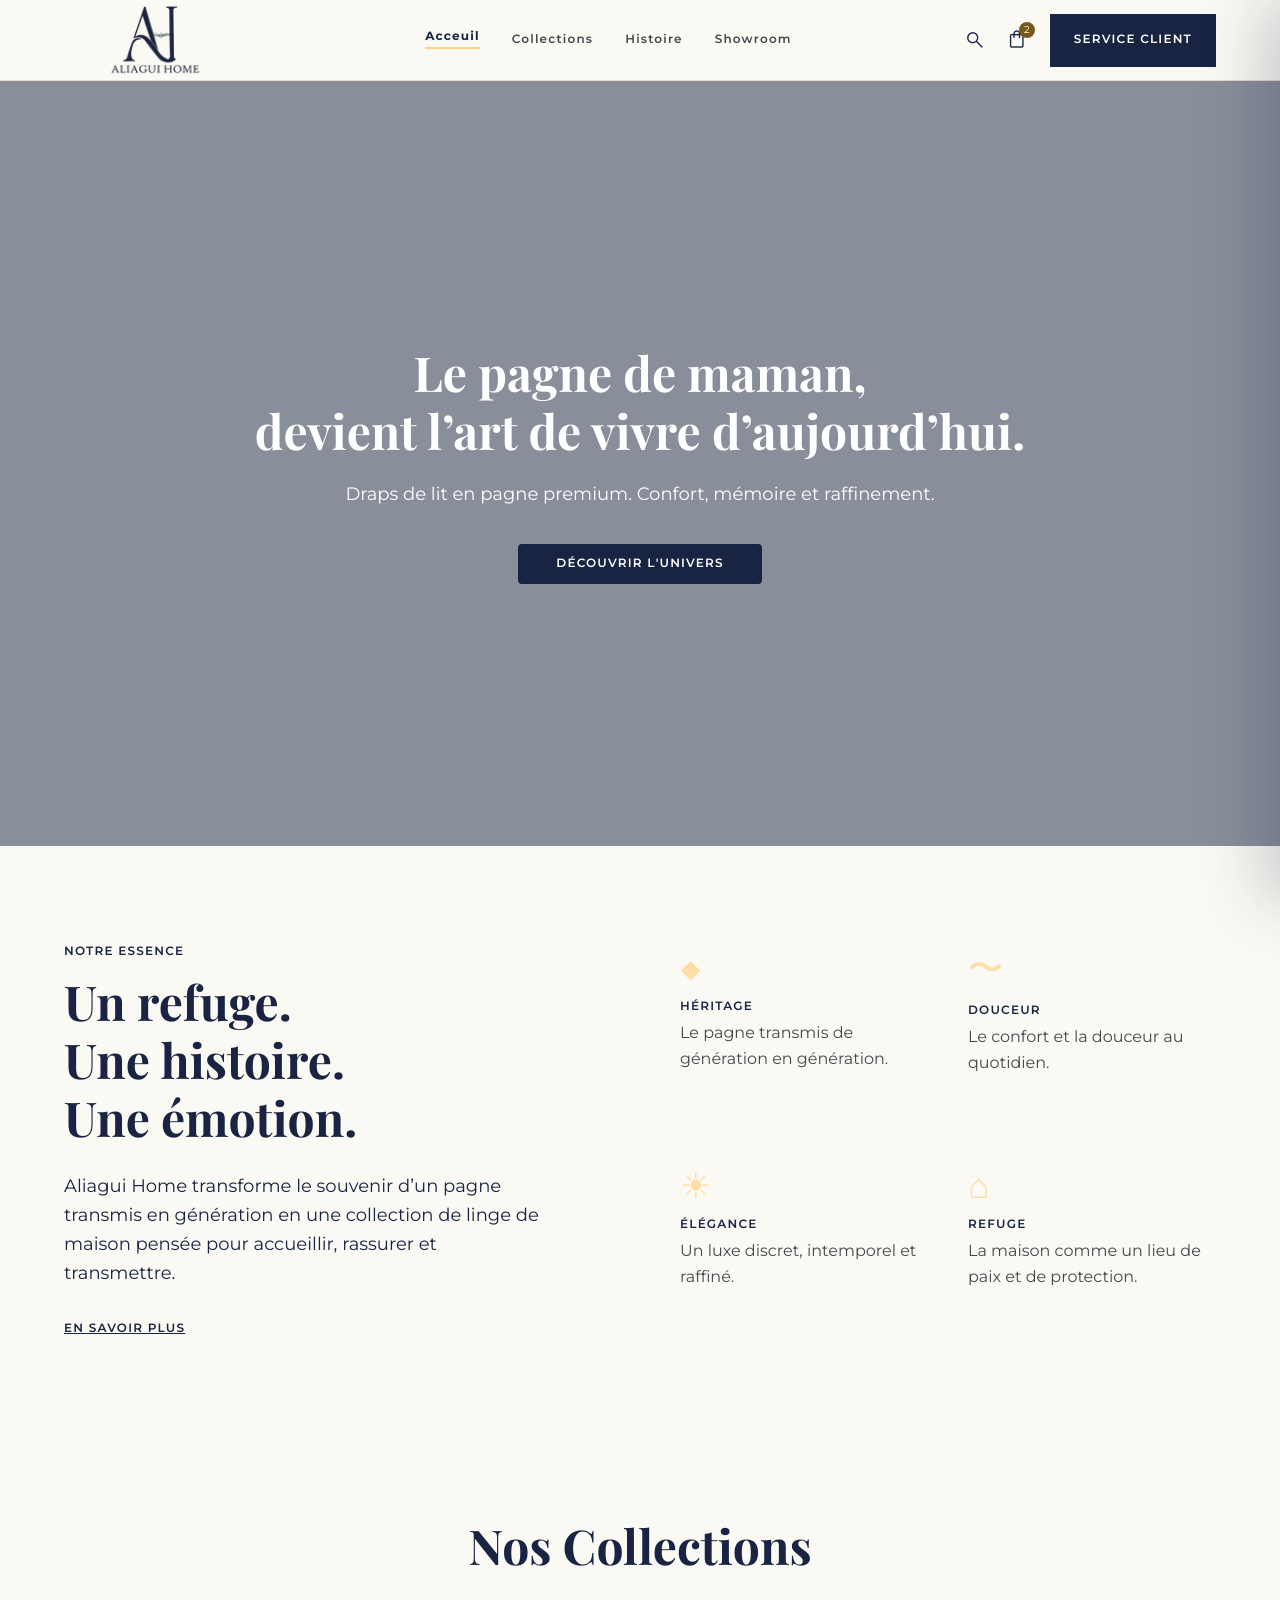
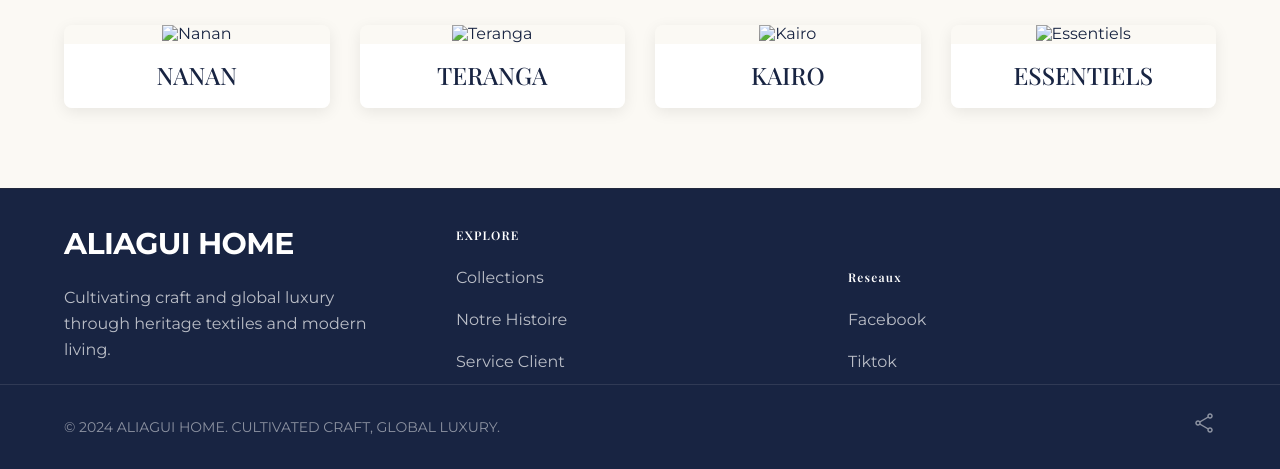
==== index.html @ f6e41bab "fix page accueil" ====
<!DOCTYPE html>
<html lang="fr">
<head>
  <meta charset="UTF-8">
  <meta name="viewport" content="width=device-width, initial-scale=1.0">
  <title>Aliagui Home</title>
  <link rel="stylesheet" href="style.css?v=20260707">
  <link rel="preconnect" href="https://fonts.googleapis.com">
  <link rel="preconnect" href="https://fonts.gstatic.com" crossorigin>
  <link href="https://fonts.googleapis.com/css2?family=Montserrat:wght@400;500;600;700&family=Playfair+Display:wght@500;600;700&display=swap" rel="stylesheet">
  <link href="https://fonts.googleapis.com/css2?family=Material+Symbols+Outlined:wght,FILL@100..700,0..1&display=swap" rel="stylesheet">
  <style>
    :root {
      --primary: #182442;
      --gold: #fed488;
      --footer-gold: #ffdea5;
      --cart: #775a19;
    }

    @keyframes badge-breathe {
      0%, 100% { transform: scale(1); }
      50% { transform: scale(1.12); }
    }

    .material-symbols-outlined {
      font-variation-settings: "FILL" 0, "wght" 300, "GRAD" 0, "opsz" 24;
      line-height: 1;
    }

    .site-header,
    .site-footer {
      font-family: "Montserrat", Arial, sans-serif;
    }

    .site-header {
      position: fixed;
      top: 0;
      left: 0;
      right: 0;
      z-index: 30;
      width: 100%;
      height: 81px;
      border-bottom: 1px solid rgba(119, 90, 25, 0.2);
      background: rgba(251, 249, 244, 0.9);
      backdrop-filter: blur(6px);
    }

    .site-header__inner {
      width: 100%;
      max-width: 1280px;
      height: 80px;
      margin: 0 auto;
      padding: 0 64px;
      display: flex;
      align-items: center;
      justify-content: space-between;
      gap: 48px;
    }

    .brand {
      width: 187px;
      height: 72px;
      display: inline-flex;
      align-items: center;
      justify-content: flex-start;
      transition: transform 220ms ease;
    }

    .brand img,
    .footer-logo img {
      display: block;
      width: 100%;
      height: 100%;
      object-fit: contain;
      object-position: left center;
    }

    .brand img {
      filter: brightness(0) saturate(100%) invert(12%) sepia(29%) saturate(1156%) hue-rotate(186deg) brightness(89%) contrast(93%);
    }

    body {
      padding-top: 81px;
    }

    body.modal-lock {
      overflow: hidden;
    }

    .brand:hover {
      transform: translateY(-1px);
    }

    .desktop-nav {
      height: 18px;
      display: flex;
      align-items: center;
      justify-content: flex-start;
      gap: 32px;
      padding: 0;
      border: 0;
      background: transparent;
      position: static;
      top: auto;
      z-index: auto;
    }

    .desktop-nav a {
      min-height: 12px;
      color: #45464e;
      font-size: 12px;
      font-weight: 600;
      line-height: 12px;
      letter-spacing: 1.2px;
      text-decoration: none;
      transition: color 200ms ease, opacity 200ms ease, transform 200ms ease;
    }

    .desktop-nav a:hover {
      color: var(--primary);
      opacity: 0.82;
      transform: translateY(-1px);
    }

    .desktop-nav a[aria-current="page"] {
      padding-bottom: 4px;
      border-bottom: 2px solid var(--gold);
      color: var(--primary);
      font-weight: 700;
    }

    .menu-toggle {
      width: 40px;
      height: 40px;
      padding: 0;
      border: 0;
      background: transparent;
      color: var(--primary);
      display: none;
      align-items: center;
      justify-content: center;
      position: relative;
      flex: 0 0 auto;
      transition: color 180ms ease, transform 180ms ease;
    }

    .menu-toggle:hover {
      color: var(--cart);
      transform: translateY(-1px);
    }

    .menu-toggle span {
      width: 22px;
      height: 1.5px;
      background: currentColor;
      position: absolute;
      left: 9px;
      transition: transform 180ms ease, opacity 180ms ease;
    }

    .menu-toggle span:nth-child(1) {
      transform: translateY(-6px);
    }

    .menu-toggle span:nth-child(2) {
      transform: translateY(0);
    }

    .menu-toggle span:nth-child(3) {
      transform: translateY(6px);
    }

    .menu-toggle[aria-expanded="true"] span:nth-child(1) {
      transform: rotate(45deg);
    }

    .menu-toggle[aria-expanded="true"] span:nth-child(2) {
      opacity: 0;
    }

    .menu-toggle[aria-expanded="true"] span:nth-child(3) {
      transform: rotate(-45deg);
    }

    .header-actions {
      height: 53px;
      display: flex;
      align-items: center;
      gap: 24px;
      color: var(--primary);
    }

    .icon-button {
      position: relative;
      width: 18px;
      height: 27px;
      padding: 0;
      border: 0;
      background: transparent;
      color: var(--primary);
      display: inline-flex;
      align-items: center;
      justify-content: center;
      text-decoration: none;
      transition: transform 180ms ease, opacity 180ms ease;
    }

    .icon-button .material-symbols-outlined {
      font-size: 22px;
      transition: transform 180ms ease;
    }

    .icon-button:hover {
      opacity: 0.82;
      transform: translateY(-2px);
    }

    .icon-button:hover .material-symbols-outlined {
      transform: scale(1.08);
    }

    .cart-badge {
      position: absolute;
      top: -5px;
      right: -9px;
      width: 16px;
      height: 16px;
      border-radius: 12px;
      background: var(--cart);
      color: #ffffff;
      display: flex;
      align-items: center;
      justify-content: center;
      font-size: 10px;
      font-weight: 400;
      line-height: 15px;
      animation: badge-breathe 2.8s ease-in-out infinite;
    }

    .service-button {
      width: 166.16px;
      height: 53px;
      border: 0;
      background: var(--primary);
      color: #ffffff;
      display: inline-flex;
      align-items: center;
      justify-content: center;
      font-size: 12px;
      font-weight: 600;
      line-height: 12px;
      letter-spacing: 1.2px;
      text-decoration: none;
      text-transform: uppercase;
      transition: background 220ms ease, box-shadow 220ms ease, transform 220ms ease;
    }

    .service-button:hover {
      background: #223153;
      box-shadow: 0 14px 24px -18px rgba(24, 36, 66, 0.85);
      transform: translateY(-2px);
    }

    .site-footer {
      width: 100%;
      min-height: 278px;
      padding: 37px 0 32px;
      border-top: 1px solid rgba(119, 90, 25, 0.1);
      background: var(--primary);
      color: #ffffff;
    }

    .footer-top {
      width: 100%;
      max-width: 1280px;
      min-height: 147.22px;
      margin: 0 auto 8px;
      padding: 0 64px;
      display: grid;
      grid-template-columns: repeat(3, minmax(0, 1fr));
      gap: 24px;
      align-items: end;
    }

    .footer-brand {
      padding-bottom: 11.63px;
    }

    .footer-logo {
      width: 150px;
      height: 58px;
      margin-bottom: 24px;
      display: block;
    }

    .footer-wordmark {
      width: auto;
      height: auto;
      color: #ffffff;
      font-size: 30px;
      font-weight: 700;
      line-height: 36px;
      letter-spacing: -0.6px;
      text-decoration: none;
    }

    .footer-logo img {
      filter: brightness(0) saturate(100%) invert(90%) sepia(23%) saturate(906%) hue-rotate(334deg) brightness(102%) contrast(103%);
    }

    .footer-brand p {
      max-width: 320px;
      color: rgba(255, 255, 255, 0.7);
      font-size: 16px;
      font-weight: 400;
      line-height: 26px;
    }

    .footer-column h2 {
      margin: 0 0 24px;
      color: #ffffff;
      font-size: 12px;
      font-weight: 600;
      line-height: 12px;
      letter-spacing: 1.2px;
    }

    .footer-column {
      display: block;
      padding: 0;
      border: 0;
      background: transparent;
      position: static;
      top: auto;
      z-index: auto;
    }

    .footer-column ul {
      display: flex;
      flex-direction: column;
      gap: 16px;
      list-style: none;
    }

    .footer-column a {
      color: rgba(255, 255, 255, 0.7);
      font-size: 16px;
      font-weight: 400;
      line-height: 26px;
      text-decoration: none;
      transition: color 180ms ease, transform 180ms ease;
    }

    .footer-column a:hover {
      color: var(--footer-gold);
      display: inline-block;
      transform: translateX(4px);
    }

    .footer-bottom {
      width: 100%;
      max-width: 1280px;
      height: 53px;
      margin: 0 auto;
      padding: 32px 64px 0;
      border-top: 1px solid rgba(255, 255, 255, 0.1);
      display: flex;
      align-items: center;
      justify-content: space-between;
      gap: 24px;
    }

    .footer-bottom p {
      color: rgba(255, 255, 255, 0.5);
      font-size: 14px;
      font-weight: 400;
      line-height: 20px;
    }

    .footer-bottom a {
      color: rgba(255, 255, 255, 0.5);
      line-height: 20px;
      transition: color 180ms ease, transform 180ms ease;
    }

    .footer-bottom a:hover {
      color: var(--footer-gold);
      transform: rotate(-12deg);
    }

    .home-menu-backdrop {
      position: fixed;
      inset: 0;
      z-index: 70;
      background: rgba(24, 36, 66, 0.28);
      opacity: 0;
      pointer-events: none;
      transition: opacity 180ms ease;
    }

    .home-menu-backdrop.is-open {
      opacity: 1;
      pointer-events: auto;
    }

    .mobile-menu {
      position: fixed;
      top: 0;
      right: 0;
      z-index: 80;
      width: min(390px, 100vw);
      height: 100vh;
      height: 100dvh;
      padding: 24px 24px 28px;
      background: #ffffff;
      box-shadow: -18px 0 60px rgba(24, 36, 66, 0.22);
      display: flex;
      flex-direction: column;
      gap: 28px;
      transform: translateX(100%);
      transition: transform 220ms ease;
    }

    .mobile-menu.is-open {
      transform: translateX(0);
    }

    .mobile-menu-head {
      display: flex;
      align-items: flex-start;
      justify-content: space-between;
      gap: 18px;
    }

    .mobile-menu-kicker,
    .mobile-menu-title {
      margin: 0;
    }

    .mobile-menu-kicker {
      color: var(--cart);
      font-size: 11px;
      font-weight: 600;
      line-height: 14px;
      letter-spacing: 1.4px;
      text-transform: uppercase;
    }

    .mobile-menu-title {
      margin-top: 8px;
      color: var(--primary);
      font-family: "Playfair Display", Georgia, serif;
      font-size: 34px;
      line-height: 40px;
    }

    .mobile-menu-close {
      width: 40px;
      height: 40px;
      padding: 0;
      background: transparent;
      color: var(--primary);
      position: relative;
      flex: 0 0 auto;
    }

    .mobile-menu-close::before,
    .mobile-menu-close::after {
      content: "";
      position: absolute;
      left: 9px;
      top: 19px;
      width: 22px;
      height: 1.5px;
      background: currentColor;
    }

    .mobile-menu-close::before {
      transform: rotate(45deg);
    }

    .mobile-menu-close::after {
      transform: rotate(-45deg);
    }

    .mobile-menu-links {
      display: flex;
      flex-direction: column;
      gap: 18px;
    }

    .mobile-menu-links a {
      min-height: 44px;
      border-bottom: 1px solid rgba(119, 90, 25, 0.16);
      color: var(--primary);
      display: flex;
      align-items: center;
      font-size: 14px;
      font-weight: 600;
      letter-spacing: 1.2px;
      text-transform: uppercase;
    }

    @media (max-width: 1024px) {
      .site-header__inner {
        padding: 0 32px;
        gap: 28px;
      }

      .desktop-nav {
        gap: 22px;
      }

      .service-button {
        width: auto;
        padding: 0 20px;
      }
    }

    @media (max-width: 820px) {
      .site-header__inner {
        padding: 0 20px;
      }

      .brand {
        width: 150px;
        height: 58px;
      }

      .desktop-nav,
      .service-button,
      .header-actions .icon-button:first-child {
        display: none;
      }

      .menu-toggle {
        display: inline-flex;
      }

      .footer-top,
      .footer-bottom {
        padding-right: 20px;
        padding-left: 20px;
      }

      .footer-top {
        grid-template-columns: 1fr;
        gap: 36px;
        align-items: start;
      }

      .footer-bottom {
        height: auto;
        flex-direction: column;
        align-items: flex-start;
      }
    }
  </style>
</head>
<body>

  <header class="site-header">
    <div class="site-header__inner">
      <a class="brand" href="acceuil.html" aria-label="ALIAGUI HOME">
        <img src="img/logo.png" alt="ALIAGUI HOME">
      </a>
      <nav class="desktop-nav" aria-label="Navigation principale">
        <a href="acceuil.html" aria-current="page">Acceuil</a>
        <a href="collections.html">Collections</a>
        <a href="histoire.html">Histoire</a>
        <a href="showroom.html">Showroom</a>
      </nav>
      <button class="menu-toggle" type="button" aria-label="Ouvrir le menu" aria-controls="home-mobile-menu" aria-expanded="false">
        <span aria-hidden="true"></span>
        <span aria-hidden="true"></span>
        <span aria-hidden="true"></span>
      </button>
      <div class="header-actions">
        <button class="icon-button" type="button" aria-label="Rechercher">
          <span class="material-symbols-outlined" aria-hidden="true">search</span>
        </button>
        <a class="icon-button" href="panier.html" aria-label="Panier">
          <span class="material-symbols-outlined" aria-hidden="true">shopping_bag</span>
          <span class="cart-badge">2</span>
        </a>
        <a class="service-button" href="contact.html">Service Client</a>
      </div>
    </div>
  </header>

  <div class="home-menu-backdrop" hidden></div>
  <nav id="home-mobile-menu" class="mobile-menu" aria-label="Navigation mobile" hidden>
    <div class="mobile-menu-head">
      <div>
        <p class="mobile-menu-kicker">Navigation</p>
        <h2 class="mobile-menu-title">Menu</h2>
      </div>
      <button class="mobile-menu-close" type="button" aria-label="Fermer le menu"></button>
    </div>
    <div class="mobile-menu-links">
      <a href="acceuil.html" aria-current="page">Acceuil</a>
      <a href="collections.html">Collections</a>
      <a href="histoire.html">Histoire</a>
      <a href="showroom.html">Showroom</a>
      <a href="contact.html">Service Client</a>
    </div>
  </nav>

  <!-- Ancienne navbar remplacee par le header ci-dessus.
  <nav>
    <div class="logo">ALIAGUI HOME</div>
    <ul class="nav-links">
      <li><a href="#">Accueil</a></li>
      <li><a href="#">Collections</a></li>
      <li><a href="#">Notre Histoire</a></li>
      <li><a href="#">Showroom</a></li>
    </ul>
    <div class="nav-right">
      <a href="#" class="icon search">🔍</a>
      <a href="#" class="icon cart">
        <svg width="24" height="24" viewBox="0 0 24 24" fill="none" stroke="currentColor" stroke-width="2" stroke-linecap="round" stroke-linejoin="round">
          <path d="M9 22a1 1 0 1 0 0-2 1 1 0 0 0 0 2zM18 22a1 1 0 1 0 0-2 1 1 0 0 0 0 2z"/>
          <path d="M3 3h2l.4 2M7 17h10l4-11H5.4M7 17L5.4 5M7 17h-.6"/>
        </svg>
      </a>
      <button class="btn-service">SERVICE CLIENT</button>
    </div>
  </nav>
  -->

  <section class="hero">
    <div class="hero-content">
      <h1>Le pagne de maman, <br>devient l’art de vivre d’aujourd’hui.</h1>
      <p>Draps de lit en pagne premium. Confort, mémoire et raffinement.</p>
      <div class="hero-buttons">
        <a href="#" class="btn primary">Découvrir l'univers</a>
      </div>
    </div>
  </section>

  <section class="essence">
    <div class="essence-container">
      <div class="essence-text">
        <h2>NOTRE ESSENCE</h2>
        <h3>Un refuge.<br>Une histoire.<br>Une émotion.</h3>
        <p>Aliagui Home transforme le souvenir d’un pagne transmis en génération en une collection de linge de maison pensée pour accueillir, rassurer et transmettre.</p>
        <a href="#" class="link">EN SAVOIR PLUS</a>
      </div>

      <div class="essence-values">
        <div class="value">
          <div class="icon">◆</div>
          <h4>HÉRITAGE</h4>
          <p>Le pagne transmis de génération en génération.</p>
        </div>
        <div class="value">
          <div class="icon">〜</div>
          <h4>DOUCEUR</h4>
          <p>Le confort et la douceur au quotidien.</p>
        </div>
        <div class="value">
          <div class="icon">☀</div>
          <h4>ÉLÉGANCE</h4>
          <p>Un luxe discret, intemporel et raffiné.</p>
        </div>
        <div class="value">
          <div class="icon">⌂</div>
          <h4>REFUGE</h4>
          <p>La maison comme un lieu de paix et de protection.</p>
        </div>
      </div>
    </div>
  </section>

  <section class="collections-preview">
    <h2>Nos Collections</h2>
    <div class="grid">
      <div class="card">
        <img src="https://via.placeholder.com/400x500/8B5A2B/FFF?text=NANAN" alt="Nanan">
        <h3>NANAN</h3>
      </div>
      <div class="card">
        <img src="https://via.placeholder.com/400x500/9C6644/FFF?text=TERANGA" alt="Teranga">
        <h3>TERANGA</h3>
      </div>
      <div class="card">
        <img src="https://via.placeholder.com/400x500/6B4423/FFF?text=KAIRO" alt="Kairo">
        <h3>KAIRO</h3>
      </div>
      <div class="card">
        <img src="https://via.placeholder.com/400x500/A67B5B/FFF?text=ESSENTIELS" alt="Essentiels">
        <h3>ESSENTIELS</h3>
      </div>
    </div>
  </section>

  <footer class="site-footer">
    <div class="footer-top">
      <div class="footer-brand">
        <a class="footer-logo footer-wordmark" href="acceuil.html" aria-label="ALIAGUI HOME">ALIAGUI HOME</a>
        <p>Cultivating craft and global luxury through heritage textiles and modern living.</p>
      </div>

      <nav class="footer-column" aria-label="Explorer">
        <h2>EXPLORE</h2>
        <ul>
          <li><a href="collections.html">Collections</a></li>
          <li><a href="histoire.html">Notre Histoire</a></li>
          <li><a href="contact.html">Service Client</a></li>
        </ul>
      </nav>

      <nav class="footer-column" aria-label="Réseaux sociaux">
        <h2>Reseaux</h2>
        <ul>
          <li><a href="#">Facebook</a></li>
          <li><a href="#">Tiktok</a></li>
        </ul>
      </nav>
    </div>

    <div class="footer-bottom">
      <p>© 2024 ALIAGUI HOME. CULTIVATED CRAFT, GLOBAL LUXURY.</p>
      <a href="#" aria-label="Partager">
        <span class="material-symbols-outlined" aria-hidden="true">share</span>
      </a>
    </div>
  </footer>

  <!-- Ancien footer remplace par le footer ci-dessus.
  <footer>
    <div class="footer-content">
      <div class="footer-col">
        <h3>ALIAGUI HOME</h3>
        <p>Cultiver le confort et l’héritage africain à travers le linge de maison moderne.</p>
      </div>
      <div class="footer-col">
        <h3>Explorer</h3>
        <a href="#">Collections</a>
        <a href="#">Notre Histoire</a>
        <a href="#">Showroom</a>
      </div>
      <div class="footer-col">
        <h3>Service Client</h3>
        <a href="#">Contact</a>
        <a href="#">Livraison</a>
        <a href="#">FAQ</a>
      </div>
      <div class="footer-col">
        <h3>Réseaux</h3>
        <a href="#">Instagram</a>
        <a href="#">TikTok</a>
        <a href="#">Facebook</a>
      </div>
    </div>
    <div class="copyright">
      © 2026 Aliagui Home - Tous droits réservés
    </div>
  </footer>
  -->

  <script>
    const homeMenuToggle = document.querySelector(".menu-toggle");
    const homeMobileMenu = document.querySelector("#home-mobile-menu");
    const homeMenuBackdrop = document.querySelector(".home-menu-backdrop");
    const homeMenuClose = document.querySelector(".mobile-menu-close");

    function openHomeMenu() {
      homeMobileMenu.hidden = false;
      homeMenuBackdrop.hidden = false;
      document.body.classList.add("modal-lock");
      requestAnimationFrame(() => {
        homeMobileMenu.classList.add("is-open");
        homeMenuBackdrop.classList.add("is-open");
      });
      homeMenuToggle.setAttribute("aria-expanded", "true");
      homeMenuToggle.setAttribute("aria-label", "Fermer le menu");
    }

    function closeHomeMenu() {
      homeMobileMenu.classList.remove("is-open");
      homeMenuBackdrop.classList.remove("is-open");
      document.body.classList.remove("modal-lock");
      homeMenuToggle.setAttribute("aria-expanded", "false");
      homeMenuToggle.setAttribute("aria-label", "Ouvrir le menu");
      setTimeout(() => {
        if (!homeMobileMenu.classList.contains("is-open")) {
          homeMobileMenu.hidden = true;
          homeMenuBackdrop.hidden = true;
        }
      }, 220);
    }

    homeMenuToggle.addEventListener("click", () => {
      if (homeMobileMenu.classList.contains("is-open")) closeHomeMenu();
      else openHomeMenu();
    });

    homeMenuClose.addEventListener("click", closeHomeMenu);
    homeMenuBackdrop.addEventListener("click", closeHomeMenu);
    homeMobileMenu.querySelectorAll("a").forEach((link) => link.addEventListener("click", closeHomeMenu));
    document.addEventListener("keydown", (event) => {
      if (event.key === "Escape") closeHomeMenu();
    });
  </script>
</body>
</html>
---- style.css ----
* { margin: 0; padding: 0; box-sizing: border-box; }

body { 
  font-family: 'Montserrat', Arial, sans-serif; 
  color: #182442; 
  background: #FBF9F4;
  font-size: 16px;
  -webkit-font-smoothing: antialiased;
  text-rendering: geometricPrecision;
}

h1, h2, h3, h4 {
  font-family: 'Playfair Display', Georgia, serif;
  letter-spacing: 0;
}

/* Navigation */
nav {
  display: flex;
  justify-content: space-between;
  align-items: center;
  padding: 20px 5%;
  background: #FFDEA5;
  border-bottom: 1px solid #e5d9b8;
  position: sticky;
  top: 0;
  z-index: 100;
}

.logo { 
  font-size: 26px; 
  font-weight: bold; 
  letter-spacing: 1px; 
  color: #182442;
}

.nav-links {
  display: flex;
  gap: 35px;
  list-style: none;
}

.nav-links a {
  text-decoration: none;
  color: #182442;
  font-weight: 500;
}

.nav-right {
  display: flex;
  align-items: center;
  gap: 20px;
}

.icon { color: #182442; transition: color 0.3s; }
.icon:hover { color: #182442; }

.cart svg { width: 24px; height: 24px; }

.btn-service {
  background: #182442;
  color: white;
  border: none;
  padding: 10px 22px;
  border-radius: 4px;
  cursor: pointer;
  font-weight: 500;
}

/* Hero */
.hero {
  height: 85vh;
  background: linear-gradient(rgba(24,36,66,0.5), rgba(24,36,66,0.5)), 
              url('https://via.placeholder.com/1920x1080/182442/FFDEA5?text=Aliagui+Home') center/cover;
  display: flex;
  align-items: center;
  justify-content: center;
  text-align: center;
  color: white;
}

.hero-content h1 {
  font-size: 48px;
  font-weight: 700;
  margin-bottom: 20px;
  line-height: 58px;
}

.hero-content p {
  font-family: 'Montserrat', Arial, sans-serif;
  font-size: 18px;
  font-weight: 400;
  line-height: 29px;
  max-width: 700px;
  margin: 0 auto 35px;
}

.hero-buttons { display: flex; gap: 20px; justify-content: center; }

.btn {
  padding: 14px 38px;
  border-radius: 4px;
  text-decoration: none;
  font-family: 'Montserrat', Arial, sans-serif;
  font-size: 12px;
  font-weight: 600;
  line-height: 12px;
  letter-spacing: 1.2px;
  text-transform: uppercase;
}

.primary { background: #182442; color: white; }
.secondary { background: transparent; color: white; border: 2px solid white; }

/* Notre Essence */
.essence {
  padding: 100px 5%;
  background: #FBF9F4;
}

.essence-container {
  display: grid;
  grid-template-columns: 1fr 1fr;
  gap: 80px;
  max-width: 1200px;
  margin: 0 auto;
}

.essence-text h2 {
  font-family: 'Montserrat', Arial, sans-serif;
  font-size: 12px;
  font-weight: 600;
  line-height: 12px;
  letter-spacing: 1.2px;
  color: #182442;
  margin-bottom: 15px;
}

.essence-text h3 {
  font-size: 48px;
  font-weight: 700;
  line-height: 58px;
  margin-bottom: 25px;
  color: #182442;
}

.essence-text p {
  font-size: 18px;
  font-weight: 400;
  line-height: 29px;
  max-width: 480px;
  margin-bottom: 30px;
}

.link {
  color: #182442;
  text-decoration: underline;
  font-size: 12px;
  font-weight: 600;
  line-height: 12px;
  letter-spacing: 1.2px;
}

.essence-values {
  display: grid;
  grid-template-columns: repeat(2, 1fr);
  gap: 40px;
}

.value .icon {
  font-size: 2.2rem;
  margin-bottom: 12px;
  color: #FFDEA5;
}

.value h4 {
  font-family: 'Montserrat', Arial, sans-serif;
  font-size: 12px;
  font-weight: 600;
  line-height: 12px;
  letter-spacing: 1.2px;
  margin-bottom: 8px;
  color: #182442;
}

.value p {
  font-size: 16px;
  font-weight: 400;
  color: #44474D;
  line-height: 26px;
}

/* Collections */
.collections-preview {
  padding: 80px 5%;
  text-align: center;
  background: #FBF9F4;
}

.collections-preview h2 {
  margin-bottom: 50px;
  font-size: 48px;
  font-weight: 700;
  line-height: 58px;
  color: #182442;
}

.grid {
  display: grid;
  grid-template-columns: repeat(auto-fit, minmax(260px, 1fr));
  gap: 30px;
}

.card {
  border-radius: 8px;
  overflow: hidden;
  box-shadow: 0 4px 15px rgba(0,0,0,0.08);
}

.card img {
  width: 100%;
  height: 320px;
  object-fit: cover;
}

.card h3 {
  padding: 15px;
  background: white;
  text-align: center;
  color: #182442;
  font-size: 24px;
  font-weight: 500;
  line-height: 34px;
}

/* Footer */
footer {
  background: #182442;
  color: #ddd;
  padding: 70px 5% 40px;
}

.footer-content {
  display: grid;
  grid-template-columns: 2fr 1fr 1fr 1fr;
  gap: 40px;
  max-width: 1200px;
  margin: 0 auto;
}

.footer-col h3 {
  color: #FFDEA5;
  margin-bottom: 20px;
}

.footer-col a {
  color: #ddd;
  text-decoration: none;
  display: block;
  margin-bottom: 12px;
}

.copyright {
  text-align: center;
  margin-top: 60px;
  padding-top: 20px;
  border-top: 1px solid #344d45;
  font-size: 0.95rem;
}

@media (max-width: 820px) {
  body {
    overflow-x: hidden;
  }

  .hero {
    min-height: 72vh;
    height: auto;
    padding: 72px 20px;
  }

  .hero-content h1 {
    font-size: 38px;
    line-height: 46px;
  }

  .hero-content p {
    font-size: 16px;
    line-height: 26px;
  }

  .hero-buttons {
    flex-wrap: wrap;
  }

  .btn {
    max-width: 100%;
    text-align: center;
  }

  .essence {
    padding: 72px 20px;
  }

  .essence-container {
    grid-template-columns: 1fr;
    gap: 42px;
  }

  .essence-text h3,
  .collections-preview h2 {
    font-size: 38px;
    line-height: 46px;
  }

  .essence-text p {
    max-width: none;
  }

  .essence-values {
    width: 100%;
    grid-template-columns: repeat(2, minmax(0, 1fr));
    gap: 26px 22px;
  }

  .value {
    min-width: 0;
  }

  .value p {
    overflow-wrap: anywhere;
  }
}

@media (max-width: 520px) {
  .hero {
    padding: 56px 18px;
  }

  .hero-content h1 {
    font-size: 32px;
    line-height: 39px;
  }

  .essence,
  .collections-preview {
    padding-right: 18px;
    padding-left: 18px;
  }

  .essence-values {
    grid-template-columns: 1fr;
  }

  .footer-wordmark {
    font-size: 26px;
    line-height: 32px;
  }
}
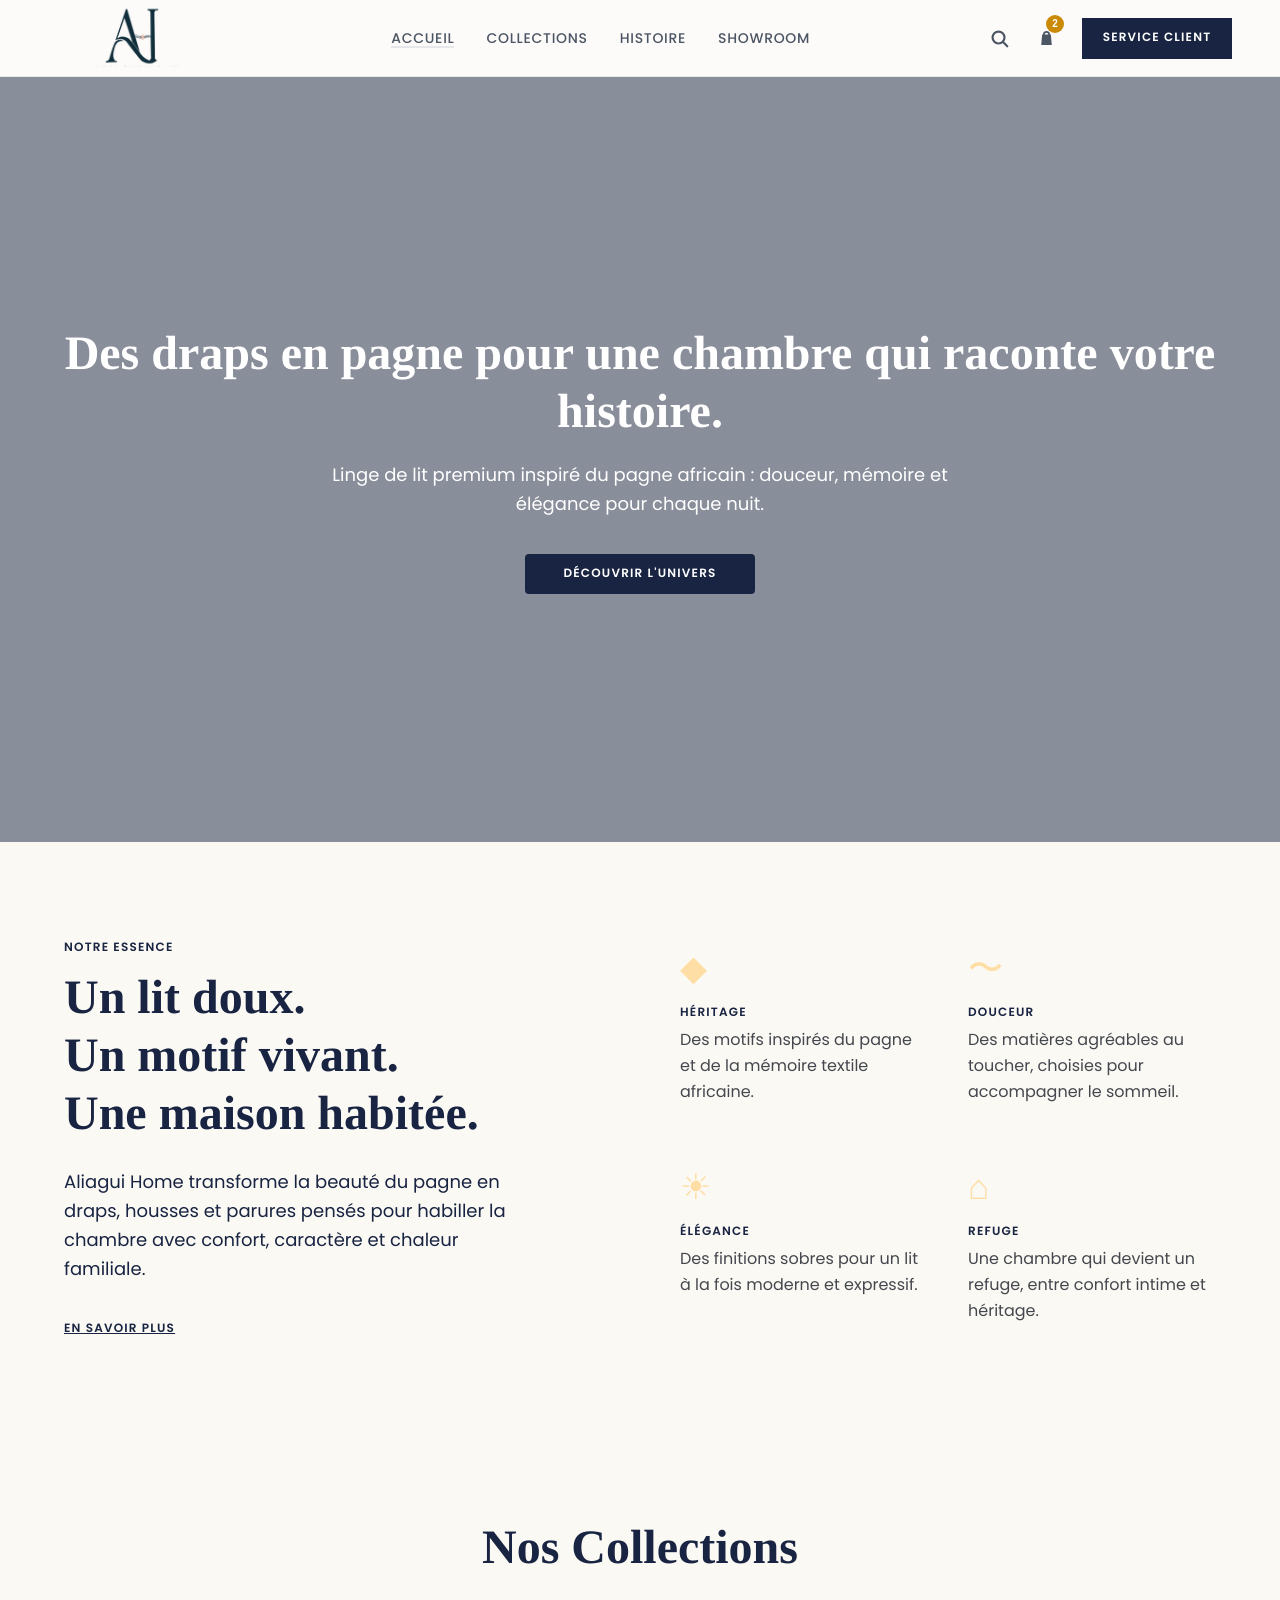
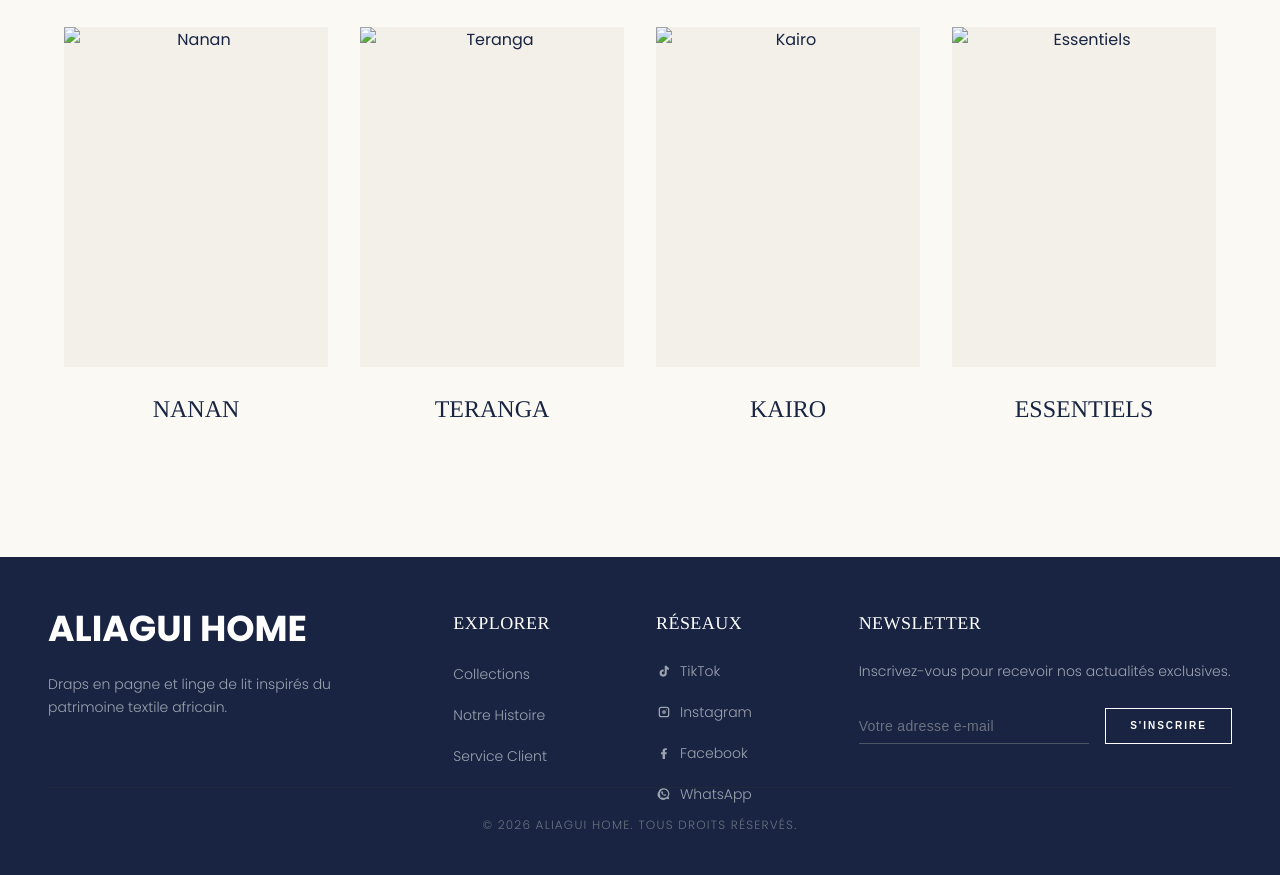
==== commit e23c46cd: "fix page accueil" ====
--- a/index.html
+++ b/index.html
@@ -7,7 +7,7 @@
   <link rel="stylesheet" href="style.css?v=20260707">
   <link rel="preconnect" href="https://fonts.googleapis.com">
   <link rel="preconnect" href="https://fonts.gstatic.com" crossorigin>
-  <link href="https://fonts.googleapis.com/css2?family=Montserrat:wght@400;500;600;700&family=Playfair+Display:wght@500;600;700&display=swap" rel="stylesheet">
+  <link href="https://fonts.googleapis.com/css2?family=Poppins:wght@300;400;500;600;700&display=swap" rel="stylesheet">
   <link href="https://fonts.googleapis.com/css2?family=Material+Symbols+Outlined:wght,FILL@100..700,0..1&display=swap" rel="stylesheet">
   <style>
     :root {
@@ -29,7 +29,7 @@
 
     .site-header,
     .site-footer {
-      font-family: "Montserrat", Arial, sans-serif;
+      font-family: "Poppins", Arial, sans-serif;
     }
 
     .site-header {
@@ -37,29 +37,33 @@
       top: 0;
       left: 0;
       right: 0;
-      z-index: 30;
+      z-index: 20;
       width: 100%;
-      height: 81px;
-      border-bottom: 1px solid rgba(119, 90, 25, 0.2);
-      background: rgba(251, 249, 244, 0.9);
-      backdrop-filter: blur(6px);
+      height: 77px;
+      padding: 0 48px;
+      border-bottom: 1px solid #e5e7eb;
+      background: #fcfbfa;
+      display: flex;
+      align-items: center;
+      justify-content: center;
     }
 
     .site-header__inner {
       width: 100%;
-      max-width: 1280px;
-      height: 80px;
+      max-width: 1184px;
+      height: 70px;
       margin: 0 auto;
-      padding: 0 64px;
+      padding: 0;
       display: flex;
       align-items: center;
       justify-content: space-between;
-      gap: 48px;
+      gap: 64px;
     }
 
     .brand {
-      width: 187px;
-      height: 72px;
+      width: 177px;
+      height: 70px;
+      flex: 0 0 auto;
       display: inline-flex;
       align-items: center;
       justify-content: flex-start;
@@ -76,11 +80,11 @@
     }
 
     .brand img {
-      filter: brightness(0) saturate(100%) invert(12%) sepia(29%) saturate(1156%) hue-rotate(186deg) brightness(89%) contrast(93%);
+      filter: none;
     }
 
     body {
-      padding-top: 81px;
+      padding-top: 77px;
     }
 
     body.modal-lock {
@@ -91,10 +95,12 @@
       transform: translateY(-1px);
     }
 
-    .desktop-nav {
-      height: 18px;
-      display: flex;
-      align-items: center;
+    .main-nav {
+      width: 428.53px;
+      height: 20px;
+      flex: 0 0 auto;
+      display: flex;
+      align-items: flex-start;
       justify-content: flex-start;
       gap: 32px;
       padding: 0;
@@ -105,28 +111,44 @@
       z-index: auto;
     }
 
-    .desktop-nav a {
-      min-height: 12px;
-      color: #45464e;
-      font-size: 12px;
-      font-weight: 600;
-      line-height: 12px;
-      letter-spacing: 1.2px;
+    .main-nav a {
+      height: 20px;
+      color: #4b5563;
+      font-size: 14px;
+      font-weight: 500;
+      line-height: 20px;
+      letter-spacing: 0.7px;
       text-decoration: none;
+      text-transform: uppercase;
+      white-space: nowrap;
       transition: color 200ms ease, opacity 200ms ease, transform 200ms ease;
     }
 
-    .desktop-nav a:hover {
+    .main-nav a:hover {
       color: var(--primary);
       opacity: 0.82;
       transform: translateY(-1px);
     }
 
-    .desktop-nav a[aria-current="page"] {
+    .main-nav a[aria-current="page"] {
       padding-bottom: 4px;
-      border-bottom: 2px solid var(--gold);
-      color: var(--primary);
-      font-weight: 700;
+      border-bottom: 2px solid #e5e7eb;
+      color: #4b5563;
+      font-weight: 500;
+    }
+
+    .main-nav .main-nav__service {
+      display: none;
+    }
+
+    .menu-panel-head,
+    .menu-close {
+      display: none;
+    }
+
+    .menu-panel-kicker,
+    .menu-panel-title {
+      margin: 0;
     }
 
     .menu-toggle {
@@ -183,21 +205,25 @@
     }
 
     .header-actions {
-      height: 53px;
-      display: flex;
+      width: 246px;
+      height: 41px;
+      flex: 0 0 auto;
+      display: grid;
+      grid-template-columns: 26px 44px 150px;
+      column-gap: 13px;
       align-items: center;
-      gap: 24px;
-      color: var(--primary);
+      position: relative;
+      color: #4b5563;
     }
 
     .icon-button {
       position: relative;
-      width: 18px;
-      height: 27px;
+      width: 26px;
+      height: 32px;
       padding: 0;
       border: 0;
       background: transparent;
-      color: var(--primary);
+      color: #4b5563;
       display: inline-flex;
       align-items: center;
       justify-content: center;
@@ -205,9 +231,14 @@
       transition: transform 180ms ease, opacity 180ms ease;
     }
 
-    .icon-button .material-symbols-outlined {
-      font-size: 22px;
+    .icon-button svg {
+      display: block;
       transition: transform 180ms ease;
+    }
+
+    .cart-button {
+      width: 44px;
+      justify-self: center;
     }
 
     .icon-button:hover {
@@ -215,31 +246,101 @@
       transform: translateY(-2px);
     }
 
-    .icon-button:hover .material-symbols-outlined {
+    .icon-button:hover svg {
       transform: scale(1.08);
     }
 
     .cart-badge {
       position: absolute;
-      top: -5px;
-      right: -9px;
-      width: 16px;
-      height: 16px;
+      top: -7px;
+      right: 5px;
+      min-width: 18px;
+      height: 18px;
+      padding: 2px 6px;
       border-radius: 12px;
-      background: var(--cart);
+      background: #ca8a04;
       color: #ffffff;
       display: flex;
       align-items: center;
       justify-content: center;
       font-size: 10px;
-      font-weight: 400;
-      line-height: 15px;
+      font-weight: 700;
+      line-height: 14px;
       animation: badge-breathe 2.8s ease-in-out infinite;
     }
 
+    .search-popover {
+      position: absolute;
+      top: 56px;
+      right: 163px;
+      width: 288px;
+      padding: 14px;
+      border: 1px solid #e5e7eb;
+      background: #ffffff;
+      box-shadow: 0 18px 36px rgba(24, 36, 66, 0.12);
+      opacity: 0;
+      pointer-events: none;
+      transform: translateY(-8px);
+      transition: opacity 180ms ease, transform 180ms ease;
+    }
+
+    .search-popover.is-open {
+      opacity: 1;
+      pointer-events: auto;
+      transform: translateY(0);
+    }
+
+    .search-popover input {
+      width: 100%;
+      height: 38px;
+      border: 0;
+      border-bottom: 1px solid #d1d5db;
+      color: #000000;
+      outline: 0;
+      font-size: 14px;
+      line-height: 20px;
+    }
+
+    .search-results {
+      margin: 12px 0 0;
+      padding: 0;
+      list-style: none;
+      display: flex;
+      flex-direction: column;
+      gap: 8px;
+    }
+
+    .search-results a,
+    .search-empty {
+      color: #6b7280;
+      font-size: 13px;
+      line-height: 20px;
+    }
+
+    .search-results a {
+      display: flex;
+      justify-content: space-between;
+      gap: 12px;
+      text-decoration: none;
+      transition: color 160ms ease, transform 160ms ease;
+    }
+
+    .search-results a:hover {
+      color: var(--primary);
+      transform: translateX(2px);
+    }
+
+    .search-empty {
+      margin: 12px 0 0;
+    }
+
+    .card.is-hidden {
+      display: none;
+    }
+
     .service-button {
-      width: 166.16px;
-      height: 53px;
+      width: 150px;
+      height: 41px;
       border: 0;
       background: var(--primary);
       color: #ffffff;
@@ -248,7 +349,7 @@
       justify-content: center;
       font-size: 12px;
       font-weight: 600;
-      line-height: 12px;
+      line-height: 16px;
       letter-spacing: 1.2px;
       text-decoration: none;
       text-transform: uppercase;
@@ -263,66 +364,59 @@
 
     .site-footer {
       width: 100%;
-      min-height: 278px;
-      padding: 37px 0 32px;
-      border-top: 1px solid rgba(119, 90, 25, 0.1);
+      height: 318px;
+      padding: 52px 48px 36px;
       background: var(--primary);
       color: #ffffff;
     }
 
-    .footer-top {
+    .footer-inner {
       width: 100%;
-      max-width: 1280px;
-      min-height: 147.22px;
-      margin: 0 auto 8px;
-      padding: 0 64px;
+      max-width: 1184px;
+      min-height: 226px;
+      margin: 0 auto;
+      display: flex;
+      flex-direction: column;
+      gap: 34px;
+    }
+
+    .footer-columns {
+      width: 100%;
+      height: 144px;
       display: grid;
-      grid-template-columns: repeat(3, minmax(0, 1fr));
+      grid-template-columns: 373.33px 170.67px 170.67px 373.33px;
+      column-gap: 32px;
+    }
+
+    .footer-brand {
+      padding-right: 48px;
+      display: flex;
+      flex-direction: column;
       gap: 24px;
-      align-items: end;
-    }
-
-    .footer-brand {
-      padding-bottom: 11.63px;
-    }
-
-    .footer-logo {
-      width: 150px;
-      height: 58px;
-      margin-bottom: 24px;
-      display: block;
-    }
-
-    .footer-wordmark {
-      width: auto;
-      height: auto;
+    }
+
+    .footer-brand a {
+      width: 325.33px;
+      height: 40px;
       color: #ffffff;
-      font-size: 30px;
+      display: flex;
+      align-items: center;
+      font-size: 36px;
       font-weight: 700;
-      line-height: 36px;
-      letter-spacing: -0.6px;
+      line-height: 40px;
+      letter-spacing: 0;
       text-decoration: none;
-    }
-
-    .footer-logo img {
-      filter: brightness(0) saturate(100%) invert(90%) sepia(23%) saturate(906%) hue-rotate(334deg) brightness(102%) contrast(103%);
+      text-transform: uppercase;
     }
 
     .footer-brand p {
-      max-width: 320px;
-      color: rgba(255, 255, 255, 0.7);
-      font-size: 16px;
-      font-weight: 400;
-      line-height: 26px;
-    }
-
-    .footer-column h2 {
-      margin: 0 0 24px;
-      color: #ffffff;
-      font-size: 12px;
-      font-weight: 600;
-      line-height: 12px;
-      letter-spacing: 1.2px;
+      width: 320px;
+      max-width: 100%;
+      margin: 0;
+      color: #9ca3af;
+      font-size: 14px;
+      font-weight: 300;
+      line-height: 23px;
     }
 
     .footer-column {
@@ -335,179 +429,273 @@
       z-index: auto;
     }
 
-    .footer-column ul {
+    .footer-column h2,
+    .newsletter h2 {
+      margin: 0 0 24px;
+      color: #ffffff;
+      font-size: 18px;
+      font-weight: 400;
+      line-height: 28px;
+      letter-spacing: 0.45px;
+      text-transform: uppercase;
+    }
+
+    .footer-column ul,
+    .social-list {
+      margin: 0;
+      padding: 0;
+      list-style: none;
       display: flex;
       flex-direction: column;
       gap: 16px;
-      list-style: none;
-    }
-
-    .footer-column a {
-      color: rgba(255, 255, 255, 0.7);
-      font-size: 16px;
-      font-weight: 400;
-      line-height: 26px;
+    }
+
+    .footer-column a,
+    .social-list a {
+      color: #9ca3af;
+      display: inline-flex;
+      align-items: center;
+      gap: 8px;
+      font-size: 14px;
+      font-weight: 300;
+      line-height: 20px;
       text-decoration: none;
-      transition: color 180ms ease, transform 180ms ease;
-    }
-
-    .footer-column a:hover {
-      color: var(--footer-gold);
-      display: inline-block;
-      transform: translateX(4px);
+      transition: color 160ms ease, transform 160ms ease;
+    }
+
+    .footer-column a:hover,
+    .social-list a:hover {
+      color: #ffffff;
+      transform: translateX(2px);
+    }
+
+    .footer-column a svg {
+      flex: 0 0 auto;
+    }
+
+    .newsletter p {
+      width: 373.33px;
+      margin: 0 0 24px;
+      color: #9ca3af;
+      font-size: 14px;
+      font-weight: 300;
+      line-height: 20px;
+    }
+
+    .newsletter-form {
+      width: 373.33px;
+      height: 41px;
+      display: flex;
+      align-items: center;
+      gap: 16px;
+      position: relative;
+    }
+
+    .newsletter-form input {
+      width: 230.52px;
+      height: 37px;
+      padding: 10px 0 9px;
+      border: 0;
+      border-bottom: 1px solid #4b5563;
+      background: transparent;
+      color: #ffffff;
+      outline: 0;
+      font-size: 14px;
+      font-weight: 300;
+      line-height: 17px;
+      letter-spacing: 0.35px;
+    }
+
+    .newsletter-form input::placeholder {
+      color: #6b7280;
+      opacity: 1;
+    }
+
+    .newsletter-form button {
+      width: 126.81px;
+      height: 36px;
+      border: 1px solid #ffffff;
+      background: transparent;
+      color: #ffffff;
+      display: flex;
+      align-items: center;
+      justify-content: center;
+      font-size: 10px;
+      font-weight: 600;
+      line-height: 15px;
+      letter-spacing: 2px;
+      text-transform: uppercase;
+      transition: background 160ms ease, color 160ms ease;
+    }
+
+    .newsletter-form button:hover {
+      background: #ffffff;
+      color: var(--primary);
+    }
+
+    .newsletter-message {
+      position: absolute;
+      left: 0;
+      top: 46px;
+      color: #ffffff;
+      font-size: 12px;
+      line-height: 16px;
+      opacity: 0;
+      transform: translateY(-4px);
+      transition: opacity 160ms ease, transform 160ms ease;
+    }
+
+    .newsletter-message.is-visible {
+      opacity: 1;
+      transform: translateY(0);
     }
 
     .footer-bottom {
       width: 100%;
-      max-width: 1280px;
-      height: 53px;
-      margin: 0 auto;
-      padding: 32px 64px 0;
-      border-top: 1px solid rgba(255, 255, 255, 0.1);
-      display: flex;
-      align-items: center;
-      justify-content: space-between;
-      gap: 24px;
+      min-height: 48px;
+      padding-top: 30px;
+      border-top: 1px solid #1f2937;
+      display: flex;
+      align-items: flex-start;
+      justify-content: center;
     }
 
     .footer-bottom p {
-      color: rgba(255, 255, 255, 0.5);
-      font-size: 14px;
-      font-weight: 400;
-      line-height: 20px;
-    }
-
-    .footer-bottom a {
-      color: rgba(255, 255, 255, 0.5);
-      line-height: 20px;
-      transition: color 180ms ease, transform 180ms ease;
-    }
-
-    .footer-bottom a:hover {
-      color: var(--footer-gold);
-      transform: rotate(-12deg);
-    }
-
-    .home-menu-backdrop {
+      width: 338.8px;
+      margin: 0;
+      color: #6b7280;
+      font-size: 12px;
+      font-weight: 300;
+      line-height: 16px;
+      letter-spacing: 1.2px;
+      text-transform: uppercase;
+      text-align: center;
+    }
+
+    .backdrop,
+    .cart-drawer {
       position: fixed;
-      inset: 0;
-      z-index: 70;
-      background: rgba(24, 36, 66, 0.28);
       opacity: 0;
       pointer-events: none;
-      transition: opacity 180ms ease;
-    }
-
-    .home-menu-backdrop.is-open {
+      transition: opacity 180ms ease, transform 180ms ease;
+    }
+
+    .backdrop {
+      inset: 0;
+      z-index: 85;
+      background: rgba(24, 36, 66, 0.34);
+    }
+
+    .backdrop.is-open {
       opacity: 1;
       pointer-events: auto;
     }
 
-    .mobile-menu {
-      position: fixed;
+    .cart-drawer {
+      z-index: 95;
       top: 0;
       right: 0;
-      z-index: 80;
       width: min(390px, 100vw);
       height: 100vh;
       height: 100dvh;
-      padding: 24px 24px 28px;
+      padding: 64px 24px 24px;
       background: #ffffff;
       box-shadow: -18px 0 60px rgba(24, 36, 66, 0.22);
+      transform: translateX(100%);
+    }
+
+    .cart-drawer.is-open {
+      opacity: 1;
+      pointer-events: auto;
+      transform: translateX(0);
+    }
+
+    .drawer-close {
+      position: absolute;
+      top: 16px;
+      right: 16px;
+      width: 32px;
+      height: 32px;
+      padding: 0;
+      border: 0;
+      background: transparent;
+      color: #4b5563;
+      display: flex;
+      align-items: center;
+      justify-content: center;
+    }
+
+    .cart-drawer h2 {
+      margin: 0 0 8px;
+      color: #000000;
+      font-family: "Calisto MT", "Bookman Old Style", Georgia, serif;
+      font-size: 28px;
+      font-weight: 400;
+      line-height: 34px;
+    }
+
+    .cart-summary {
+      margin: 0 0 14px;
+      color: #6b7280;
+      font-size: 15px;
+      line-height: 22px;
+    }
+
+    .cart-list {
+      margin: 18px 0 0;
+      padding: 0;
+      list-style: none;
       display: flex;
       flex-direction: column;
-      gap: 28px;
-      transform: translateX(100%);
-      transition: transform 220ms ease;
-    }
-
-    .mobile-menu.is-open {
-      transform: translateX(0);
-    }
-
-    .mobile-menu-head {
-      display: flex;
-      align-items: flex-start;
+      gap: 14px;
+    }
+
+    .cart-list li {
+      padding: 14px 0;
+      border-bottom: 1px solid #e5e7eb;
+      color: #4b5563;
+      font-size: 14px;
+      line-height: 20px;
+      display: flex;
       justify-content: space-between;
-      gap: 18px;
-    }
-
-    .mobile-menu-kicker,
-    .mobile-menu-title {
-      margin: 0;
-    }
-
-    .mobile-menu-kicker {
-      color: var(--cart);
-      font-size: 11px;
+      gap: 12px;
+    }
+
+    .cart-total {
+      margin: 24px 0 0;
+      padding-top: 18px;
+      border-top: 1px solid #e5e7eb;
+      color: #000000;
+      display: flex;
+      justify-content: space-between;
+      font-size: 16px;
+      line-height: 24px;
+    }
+
+    .checkout-button {
+      width: 100%;
+      height: 44px;
+      margin-top: 18px;
+      background: var(--primary);
+      color: #ffffff;
+      font-size: 12px;
       font-weight: 600;
-      line-height: 14px;
-      letter-spacing: 1.4px;
-      text-transform: uppercase;
-    }
-
-    .mobile-menu-title {
-      margin-top: 8px;
-      color: var(--primary);
-      font-family: "Playfair Display", Georgia, serif;
-      font-size: 34px;
-      line-height: 40px;
-    }
-
-    .mobile-menu-close {
-      width: 40px;
-      height: 40px;
-      padding: 0;
-      background: transparent;
-      color: var(--primary);
-      position: relative;
-      flex: 0 0 auto;
-    }
-
-    .mobile-menu-close::before,
-    .mobile-menu-close::after {
-      content: "";
-      position: absolute;
-      left: 9px;
-      top: 19px;
-      width: 22px;
-      height: 1.5px;
-      background: currentColor;
-    }
-
-    .mobile-menu-close::before {
-      transform: rotate(45deg);
-    }
-
-    .mobile-menu-close::after {
-      transform: rotate(-45deg);
-    }
-
-    .mobile-menu-links {
-      display: flex;
-      flex-direction: column;
-      gap: 18px;
-    }
-
-    .mobile-menu-links a {
-      min-height: 44px;
-      border-bottom: 1px solid rgba(119, 90, 25, 0.16);
-      color: var(--primary);
-      display: flex;
-      align-items: center;
-      font-size: 14px;
-      font-weight: 600;
+      line-height: 12px;
       letter-spacing: 1.2px;
       text-transform: uppercase;
     }
 
     @media (max-width: 1024px) {
+      .site-header {
+        padding: 0 24px;
+      }
+
       .site-header__inner {
-        padding: 0 32px;
+        padding: 0;
         gap: 28px;
       }
 
-      .desktop-nav {
+      .main-nav {
         gap: 22px;
       }
 
@@ -515,44 +703,335 @@
         width: auto;
         padding: 0 20px;
       }
+
+      .footer-columns {
+        grid-template-columns: repeat(2, minmax(0, 1fr));
+        height: auto;
+        row-gap: 36px;
+      }
+
+      .site-footer {
+        height: auto;
+        min-height: 318px;
+        padding-bottom: 36px;
+      }
+
+      .footer-inner {
+        height: auto;
+        min-height: 0;
+      }
     }
 
     @media (max-width: 820px) {
+      .site-header {
+        position: fixed;
+        padding: 0 20px;
+      }
+
+      .site-header.menu-is-open {
+        z-index: 100;
+        border-bottom-color: transparent;
+        background: transparent;
+        pointer-events: none;
+      }
+
       .site-header__inner {
-        padding: 0 20px;
+        position: relative;
+        flex-wrap: nowrap;
+        column-gap: 12px;
+        padding: 0;
       }
 
       .brand {
+        order: 1;
         width: 150px;
         height: 58px;
       }
 
-      .desktop-nav,
-      .service-button,
-      .header-actions .icon-button:first-child {
+      .service-button {
         display: none;
       }
 
+      .header-actions {
+        order: 2;
+        margin-left: auto;
+        width: auto;
+        grid-template-columns: 34px 44px;
+      }
+
       .menu-toggle {
+        order: 3;
         display: inline-flex;
       }
 
-      .footer-top,
+      .site-header.menu-is-open .brand,
+      .site-header.menu-is-open .header-actions,
+      .site-header.menu-is-open .menu-toggle {
+        opacity: 0;
+        pointer-events: none;
+      }
+
+      .main-nav {
+        order: 4;
+        position: fixed;
+        top: 0;
+        right: 0;
+        left: auto;
+        width: min(390px, 100vw);
+        height: 100vh;
+        height: 100dvh;
+        min-height: 0;
+        padding: 24px 24px 28px;
+        border: 0;
+        background: #ffffff;
+        box-shadow: -18px 0 60px rgba(24, 36, 66, 0.22);
+        display: flex;
+        flex-direction: column;
+        align-items: stretch;
+        gap: 0;
+        overflow-y: auto;
+        opacity: 0;
+        pointer-events: none;
+        visibility: hidden;
+        transform: translateX(100%);
+        transition: opacity 180ms ease, transform 180ms ease, visibility 180ms ease;
+        z-index: 95;
+      }
+
+      .main-nav.is-open {
+        opacity: 1;
+        pointer-events: auto;
+        visibility: visible;
+        transform: translateX(0);
+      }
+
+      .menu-panel-head {
+        min-height: 72px;
+        padding: 0 44px 22px 0;
+        border-bottom: 1px solid #e5e7eb;
+        display: flex;
+        align-items: flex-start;
+        justify-content: space-between;
+        gap: 18px;
+      }
+
+      .menu-panel-kicker {
+        margin-bottom: 6px;
+        color: #ca8a04;
+        font-size: 11px;
+        font-weight: 700;
+        line-height: 14px;
+        letter-spacing: 1.4px;
+        text-transform: uppercase;
+      }
+
+      .menu-panel-title {
+        color: #000000;
+        font-family: "Calisto MT", "Bookman Old Style", Georgia, serif;
+        font-size: 28px;
+        font-weight: 400;
+        line-height: 34px;
+      }
+
+      .menu-close {
+        position: absolute;
+        top: 18px;
+        right: 18px;
+        width: 36px;
+        height: 36px;
+        background: transparent;
+        color: #4b5563;
+        display: flex;
+        align-items: center;
+        justify-content: center;
+        transition: color 180ms ease, transform 180ms ease;
+      }
+
+      .menu-close:hover {
+        color: var(--primary);
+        transform: rotate(90deg);
+      }
+
+      .menu-close::before,
+      .menu-close::after {
+        content: "";
+        width: 20px;
+        height: 1.5px;
+        background: currentColor;
+        position: absolute;
+      }
+
+      .menu-close::before {
+        transform: rotate(45deg);
+      }
+
+      .menu-close::after {
+        transform: rotate(-45deg);
+      }
+
+      .main-nav a {
+        width: 100%;
+        height: auto;
+        min-height: 58px;
+        padding: 18px 0;
+        border-bottom: 1px solid #e5e7eb;
+        display: flex;
+        align-items: center;
+        justify-content: space-between;
+        color: #4b5563;
+        font-size: 13px;
+        font-weight: 600;
+        line-height: 18px;
+        letter-spacing: 1.3px;
+        text-transform: uppercase;
+      }
+
+      .main-nav a[aria-current="page"] {
+        padding-bottom: 18px;
+        border-bottom: 1px solid #e5e7eb;
+        color: var(--primary);
+      }
+
+      .main-nav a::after {
+        content: "";
+        width: 7px;
+        height: 7px;
+        border-top: 1px solid currentColor;
+        border-right: 1px solid currentColor;
+        opacity: 0.55;
+        transform: rotate(45deg);
+      }
+
+      .main-nav .main-nav__service {
+        min-height: 48px;
+        margin-top: 22px;
+        padding: 0 18px;
+        border-bottom: 0;
+        background: var(--primary);
+        color: #ffffff;
+        display: flex;
+        align-items: center;
+        justify-content: center;
+      }
+
+      .main-nav .main-nav__service::after {
+        display: none;
+      }
+
+      .search-popover {
+        position: fixed;
+        top: 77px;
+        right: 20px;
+        left: 20px;
+        width: auto;
+      }
+
+      .site-footer {
+        height: auto;
+        padding: 42px 20px 28px;
+      }
+
+      .footer-inner,
+      .footer-columns,
       .footer-bottom {
-        padding-right: 20px;
-        padding-left: 20px;
-      }
-
-      .footer-top {
+        width: 100%;
+        padding-right: 0;
+        padding-left: 0;
+      }
+
+      .footer-columns {
         grid-template-columns: 1fr;
         gap: 36px;
         align-items: start;
       }
 
+      .footer-brand,
+      .footer-column,
+      .newsletter,
+      .newsletter p,
+      .newsletter-form {
+        width: 100%;
+      }
+
+      .footer-brand {
+        padding-right: 0;
+      }
+
+      .footer-brand p {
+        width: 100%;
+      }
+
+      .footer-brand a {
+        width: 100%;
+        height: auto;
+        font-size: 30px;
+        line-height: 36px;
+        overflow-wrap: anywhere;
+      }
+
+      .newsletter-form {
+        height: auto;
+        align-items: stretch;
+        flex-direction: column;
+      }
+
+      .newsletter-form input,
+      .newsletter-form button {
+        width: 100%;
+      }
+
       .footer-bottom {
         height: auto;
-        flex-direction: column;
-        align-items: flex-start;
+        padding-top: 30px;
+      }
+
+      .footer-bottom p {
+        width: 100%;
+        max-width: 338.8px;
+      }
+    }
+
+    @media (max-width: 520px) {
+      .site-header {
+        padding: 10px 16px 12px;
+      }
+
+      body {
+        padding-top: 68px;
+      }
+
+      .site-header__inner {
+        column-gap: 8px;
+      }
+
+      .brand,
+      .brand img {
+        width: 112px;
+        height: 46px;
+      }
+
+      .header-actions {
+        grid-template-columns: 32px 40px;
+        column-gap: 8px;
+      }
+
+      .cart-button {
+        width: 40px;
+      }
+
+      .menu-toggle {
+        width: 40px;
+        height: 40px;
+      }
+
+      .menu-toggle span {
+        left: 9px;
+      }
+
+      .search-popover {
+        top: 72px;
+        left: 16px;
+        right: 16px;
       }
     }
   </style>
@@ -561,50 +1040,62 @@
 
   <header class="site-header">
     <div class="site-header__inner">
-      <a class="brand" href="acceuil.html" aria-label="ALIAGUI HOME">
+      <a class="brand" href="index.html" aria-label="ALIAGUI HOME">
         <img src="img/logo.png" alt="ALIAGUI HOME">
       </a>
-      <nav class="desktop-nav" aria-label="Navigation principale">
-        <a href="acceuil.html" aria-current="page">Acceuil</a>
+      <nav id="main-navigation" class="main-nav" aria-label="Navigation principale">
+        <div class="menu-panel-head">
+          <div>
+            <p class="menu-panel-kicker">Navigation</p>
+            <h2 class="menu-panel-title">Menu</h2>
+          </div>
+          <button class="menu-close" type="button" aria-label="Fermer la navigation"></button>
+        </div>
+        <a href="index.html" aria-current="page">Accueil</a>
         <a href="collections.html">Collections</a>
         <a href="histoire.html">Histoire</a>
         <a href="showroom.html">Showroom</a>
+        <a class="main-nav__service" href="contact.html">Service Client</a>
       </nav>
-      <button class="menu-toggle" type="button" aria-label="Ouvrir le menu" aria-controls="home-mobile-menu" aria-expanded="false">
+      <button class="menu-toggle" type="button" aria-label="Ouvrir le menu" aria-controls="main-navigation" aria-expanded="false">
         <span aria-hidden="true"></span>
         <span aria-hidden="true"></span>
         <span aria-hidden="true"></span>
       </button>
       <div class="header-actions">
-        <button class="icon-button" type="button" aria-label="Rechercher">
-          <span class="material-symbols-outlined" aria-hidden="true">search</span>
+        <button class="icon-button search-toggle" type="button" aria-label="Rechercher" aria-expanded="false">
+          <svg width="22" height="22" viewBox="0 0 24 24" aria-hidden="true">
+            <path d="m21 21-4.3-4.3m1.3-5.2a6.5 6.5 0 1 1-13 0 6.5 6.5 0 0 1 13 0Z" fill="none" stroke="currentColor" stroke-width="2.4" stroke-linecap="round"/>
+          </svg>
         </button>
-        <a class="icon-button" href="panier.html" aria-label="Panier">
-          <span class="material-symbols-outlined" aria-hidden="true">shopping_bag</span>
+        <button class="icon-button cart-button" type="button" aria-label="Ouvrir le panier">
+          <svg width="21" height="22" viewBox="0 0 24 24" aria-hidden="true">
+            <path d="M7 8h10l1 12H6L7 8Z" fill="currentColor"/>
+            <path d="M9 8a3 3 0 0 1 6 0" fill="none" stroke="currentColor" stroke-width="2" stroke-linecap="round"/>
+          </svg>
           <span class="cart-badge">2</span>
-        </a>
+        </button>
         <a class="service-button" href="contact.html">Service Client</a>
+        <div class="search-popover" role="search">
+          <input id="search-input" type="search" placeholder="Rechercher un drap en pagne" autocomplete="off" aria-label="Rechercher">
+          <ul class="search-results" aria-label="R&eacute;sultats de recherche"></ul>
+          <p class="search-empty" hidden>Aucun r&eacute;sultat.</p>
+        </div>
       </div>
     </div>
   </header>
 
-  <div class="home-menu-backdrop" hidden></div>
-  <nav id="home-mobile-menu" class="mobile-menu" aria-label="Navigation mobile" hidden>
-    <div class="mobile-menu-head">
-      <div>
-        <p class="mobile-menu-kicker">Navigation</p>
-        <h2 class="mobile-menu-title">Menu</h2>
-      </div>
-      <button class="mobile-menu-close" type="button" aria-label="Fermer le menu"></button>
-    </div>
-    <div class="mobile-menu-links">
-      <a href="acceuil.html" aria-current="page">Acceuil</a>
-      <a href="collections.html">Collections</a>
-      <a href="histoire.html">Histoire</a>
-      <a href="showroom.html">Showroom</a>
-      <a href="contact.html">Service Client</a>
-    </div>
-  </nav>
+  <div class="backdrop" hidden></div>
+  <aside class="cart-drawer" aria-label="Panier" hidden>
+    <button class="drawer-close" type="button" aria-label="Fermer le panier">
+      <svg width="18" height="18" viewBox="0 0 24 24" aria-hidden="true"><path fill="currentColor" d="m6.4 5 12.6 12.6-1.4 1.4L5 6.4 6.4 5Zm12.6 1.4L6.4 19 5 17.6 17.6 5 19 6.4Z"/></svg>
+    </button>
+    <h2>Votre panier</h2>
+    <p class="cart-summary">2 articles s&eacute;lectionn&eacute;s.</p>
+    <ul class="cart-list"></ul>
+    <p class="cart-total"><span>Total</span><strong>395 000 FCFA</strong></p>
+    <button class="checkout-button" type="button">Finaliser</button>
+  </aside>
 
   <!-- Ancienne navbar remplacee par le header ci-dessus.
   <nav>
@@ -630,8 +1121,8 @@
 
   <section class="hero">
     <div class="hero-content">
-      <h1>Le pagne de maman, <br>devient l’art de vivre d’aujourd’hui.</h1>
-      <p>Draps de lit en pagne premium. Confort, mémoire et raffinement.</p>
+      <h1>Des draps en pagne pour une chambre qui raconte votre histoire.</h1>
+      <p>Linge de lit premium inspir&eacute; du pagne africain : douceur, m&eacute;moire et &eacute;l&eacute;gance pour chaque nuit.</p>
       <div class="hero-buttons">
         <a href="#" class="btn primary">Découvrir l'univers</a>
       </div>
@@ -642,8 +1133,8 @@
     <div class="essence-container">
       <div class="essence-text">
         <h2>NOTRE ESSENCE</h2>
-        <h3>Un refuge.<br>Une histoire.<br>Une émotion.</h3>
-        <p>Aliagui Home transforme le souvenir d’un pagne transmis en génération en une collection de linge de maison pensée pour accueillir, rassurer et transmettre.</p>
+        <h3>Un lit doux.<br>Un motif vivant.<br>Une maison habit&eacute;e.</h3>
+        <p>Aliagui Home transforme la beaut&eacute; du pagne en draps, housses et parures pens&eacute;s pour habiller la chambre avec confort, caract&egrave;re et chaleur familiale.</p>
         <a href="#" class="link">EN SAVOIR PLUS</a>
       </div>
 
@@ -651,22 +1142,22 @@
         <div class="value">
           <div class="icon">◆</div>
           <h4>HÉRITAGE</h4>
-          <p>Le pagne transmis de génération en génération.</p>
+          <p>Des motifs inspir&eacute;s du pagne et de la m&eacute;moire textile africaine.</p>
         </div>
         <div class="value">
           <div class="icon">〜</div>
           <h4>DOUCEUR</h4>
-          <p>Le confort et la douceur au quotidien.</p>
+          <p>Des mati&egrave;res agr&eacute;ables au toucher, choisies pour accompagner le sommeil.</p>
         </div>
         <div class="value">
           <div class="icon">☀</div>
           <h4>ÉLÉGANCE</h4>
-          <p>Un luxe discret, intemporel et raffiné.</p>
+          <p>Des finitions sobres pour un lit &agrave; la fois moderne et expressif.</p>
         </div>
         <div class="value">
           <div class="icon">⌂</div>
           <h4>REFUGE</h4>
-          <p>La maison comme un lieu de paix et de protection.</p>
+          <p>Une chambre qui devient un refuge, entre confort intime et h&eacute;ritage.</p>
         </div>
       </div>
     </div>
@@ -695,14 +1186,15 @@
   </section>
 
   <footer class="site-footer">
-    <div class="footer-top">
-      <div class="footer-brand">
-        <a class="footer-logo footer-wordmark" href="acceuil.html" aria-label="ALIAGUI HOME">ALIAGUI HOME</a>
-        <p>Cultivating craft and global luxury through heritage textiles and modern living.</p>
+    <div class="footer-inner">
+      <div class="footer-columns">
+        <div class="footer-brand">
+        <a href="index.html">ALIAGUI HOME</a>
+        <p>Draps en pagne et linge de lit inspir&eacute;s du patrimoine textile africain.</p>
       </div>
 
       <nav class="footer-column" aria-label="Explorer">
-        <h2>EXPLORE</h2>
+        <h2>Explorer</h2>
         <ul>
           <li><a href="collections.html">Collections</a></li>
           <li><a href="histoire.html">Notre Histoire</a></li>
@@ -711,19 +1203,41 @@
       </nav>
 
       <nav class="footer-column" aria-label="Réseaux sociaux">
-        <h2>Reseaux</h2>
-        <ul>
-          <li><a href="#">Facebook</a></li>
-          <li><a href="#">Tiktok</a></li>
+        <h2>R&eacute;seaux</h2>
+        <ul class="social-list">
+          <li><a href="#" aria-label="TikTok">
+            <svg width="16" height="16" viewBox="0 0 24 24" aria-hidden="true"><path fill="currentColor" d="M16.2 4.1c.5 1.5 1.6 2.7 3.1 3.2v3.1c-1.1 0-2.2-.3-3.1-.9v5.6a5.4 5.4 0 1 1-5.4-5.4h.8v3.2a2.2 2.2 0 1 0 1.5 2.1V4.1h3.1Z"/></svg>
+            TikTok
+          </a></li>
+          <li><a href="#" aria-label="Instagram">
+            <svg width="16" height="16" viewBox="0 0 24 24" aria-hidden="true"><path fill="currentColor" d="M8 4h8a4 4 0 0 1 4 4v8a4 4 0 0 1-4 4H8a4 4 0 0 1-4-4V8a4 4 0 0 1 4-4Zm0 2a2 2 0 0 0-2 2v8a2 2 0 0 0 2 2h8a2 2 0 0 0 2-2V8a2 2 0 0 0-2-2H8Zm4 3.2a2.8 2.8 0 1 1 0 5.6 2.8 2.8 0 0 1 0-5.6Zm0 2a.8.8 0 1 0 0 1.6.8.8 0 0 0 0-1.6Zm4.2-2.7a.8.8 0 1 1-1.6 0 .8.8 0 0 1 1.6 0Z"/></svg>
+            Instagram
+          </a></li>
+          <li><a href="#" aria-label="Facebook">
+            <svg width="16" height="16" viewBox="0 0 24 24" aria-hidden="true"><path fill="currentColor" d="M13.5 21v-7h2.3l.4-3h-2.7V9.1c0-.9.2-1.5 1.5-1.5h1.3V4.9c-.6-.1-1.4-.2-2.4-.2-2.4 0-4 1.5-4 4.1V11H7.5v3h2.4v7h3.6Z"/></svg>
+            Facebook
+          </a></li>
+          <li><a href="#" aria-label="WhatsApp">
+            <svg width="16" height="16" viewBox="0 0 24 24" aria-hidden="true"><path fill="currentColor" d="M12 3.5a8.1 8.1 0 0 1 6.9 12.3l.9 4.2-4.3-.9A8.1 8.1 0 0 1 3.9 8.1 8.1 8.1 0 0 1 12 3.5Zm0 1.8a6.3 6.3 0 0 0-5.4 9.5l.2.3-.5 2.4 2.5-.5.3.2A6.3 6.3 0 1 0 12 5.3Zm-2.4 3c.2 0 .4 0 .5.4l.5 1.2c.1.2.1.4 0 .5l-.4.5c-.1.1-.2.2-.1.4.4.8 1.1 1.5 1.9 1.9.2.1.3.1.4-.1l.6-.7c.1-.2.3-.2.5-.1l1.3.6c.2.1.4.2.4.4 0 .5-.4 1.1-.8 1.3-.4.2-1.2.4-2.7-.2-1.8-.8-3-2.4-3.1-2.6-.1-.1-.8-1.1-.8-2.1s.5-1.5.7-1.7c.2-.2.4-.2.6-.2Z"/></svg>
+            WhatsApp
+          </a></li>
         </ul>
       </nav>
-    </div>
-
-    <div class="footer-bottom">
-      <p>© 2024 ALIAGUI HOME. CULTIVATED CRAFT, GLOBAL LUXURY.</p>
-      <a href="#" aria-label="Partager">
-        <span class="material-symbols-outlined" aria-hidden="true">share</span>
-      </a>
+
+        <section class="newsletter" aria-label="Newsletter">
+          <h2>Newsletter</h2>
+          <p>Inscrivez-vous pour recevoir nos actualit&eacute;s exclusives.</p>
+          <form class="newsletter-form">
+            <input type="email" placeholder="Votre adresse e-mail" aria-label="Votre adresse e-mail" required>
+            <button type="submit">S'inscrire</button>
+            <span class="newsletter-message" aria-live="polite"></span>
+          </form>
+        </section>
+      </div>
+
+      <div class="footer-bottom">
+        <p>&copy; 2026 ALIAGUI HOME. TOUS DROITS R&Eacute;SERV&Eacute;S.</p>
+      </div>
     </div>
   </footer>
 
@@ -760,48 +1274,197 @@
   -->
 
   <script>
-    const homeMenuToggle = document.querySelector(".menu-toggle");
-    const homeMobileMenu = document.querySelector("#home-mobile-menu");
-    const homeMenuBackdrop = document.querySelector(".home-menu-backdrop");
-    const homeMenuClose = document.querySelector(".mobile-menu-close");
-
-    function openHomeMenu() {
-      homeMobileMenu.hidden = false;
-      homeMenuBackdrop.hidden = false;
+    const menuToggle = document.querySelector(".menu-toggle");
+    const mainNav = document.querySelector("#main-navigation");
+    const siteHeader = document.querySelector(".site-header");
+    const menuClose = document.querySelector(".menu-close");
+    const searchToggle = document.querySelector(".search-toggle");
+    const searchPopover = document.querySelector(".search-popover");
+    const searchInput = document.querySelector("#search-input");
+    const searchResults = document.querySelector(".search-results");
+    const searchEmpty = document.querySelector(".search-empty");
+    const collectionCards = Array.from(document.querySelectorAll(".collections-preview .card"));
+    const cartButton = document.querySelector(".cart-button");
+    const cartDrawer = document.querySelector(".cart-drawer");
+    const drawerClose = document.querySelector(".drawer-close");
+    const backdrop = document.querySelector(".backdrop");
+    const cartBadge = document.querySelector(".cart-badge");
+    const cartSummary = document.querySelector(".cart-summary");
+    const cartList = document.querySelector(".cart-list");
+    const cartTotal = document.querySelector(".cart-total strong");
+    const checkoutButton = document.querySelector(".checkout-button");
+    const cartItems = [
+      { name: "Parure Soleil Abstrait", price: 185000 },
+      { name: "Parure Épure Verte", price: 210000 }
+    ];
+    const searchEntries = [
+      { label: "NANAN", meta: "Collection de draps en pagne", href: "collections.html", keywords: "nanan collection drap pagne lit" },
+      { label: "TERANGA", meta: "Parures chaleureuses", href: "collections.html", keywords: "teranga parure drap pagne chambre" },
+      { label: "KAIRO", meta: "Linge de lit premium", href: "collections.html", keywords: "kairo linge lit drap pagne" },
+      { label: "ESSENTIELS", meta: "Draps et coussins assortis", href: "collections.html", keywords: "essentiels coussins draps pagne" },
+      { label: "Notre histoire", meta: "Héritage & craft", href: "histoire.html", keywords: "histoire heritage craft artisanat pagne" },
+      { label: "Showroom", meta: "Inspirations chambre", href: "showroom.html", keywords: "showroom inspiration chambre drap pagne" },
+      { label: "Service client", meta: "Contact & WhatsApp", href: "contact.html", keywords: "contact service client whatsapp aide" }
+    ];
+
+    function openMenu() {
+      closeSearch();
+      closeCart();
+      backdrop.hidden = false;
+      document.body.classList.add("modal-lock");
+      siteHeader.classList.add("menu-is-open");
+      mainNav.classList.add("is-open");
+      requestAnimationFrame(() => {
+        backdrop.classList.add("is-open");
+      });
+      menuToggle.setAttribute("aria-expanded", "true");
+      menuToggle.setAttribute("aria-label", "Fermer le menu");
+    }
+
+    function closeMenu(options = {}) {
+      const wasOpen = mainNav.classList.contains("is-open");
+      mainNav.classList.remove("is-open");
+      siteHeader.classList.remove("menu-is-open");
+      menuToggle.setAttribute("aria-expanded", "false");
+      menuToggle.setAttribute("aria-label", "Ouvrir le menu");
+      if (!wasOpen || options.keepBackdrop) return;
+      if (!cartDrawer.classList.contains("is-open")) {
+        backdrop.classList.remove("is-open");
+        document.body.classList.remove("modal-lock");
+      }
+      setTimeout(() => {
+        if (!mainNav.classList.contains("is-open") && !cartDrawer.classList.contains("is-open")) {
+          backdrop.hidden = true;
+        }
+      }, 180);
+    }
+
+    function toggleMenu() {
+      if (mainNav.classList.contains("is-open")) closeMenu();
+      else openMenu();
+    }
+
+    function closeSearch() {
+      searchPopover.classList.remove("is-open");
+      searchToggle.setAttribute("aria-expanded", "false");
+    }
+
+    function openSearch() {
+      closeMenu();
+      closeCart();
+      searchPopover.classList.add("is-open");
+      searchToggle.setAttribute("aria-expanded", "true");
+      renderSearch();
+      searchInput.focus();
+    }
+
+    function toggleSearch() {
+      if (searchPopover.classList.contains("is-open")) closeSearch();
+      else openSearch();
+    }
+
+    function renderSearch() {
+      const query = searchInput.value.trim().toLowerCase();
+      const matchingEntries = searchEntries.filter((entry) => {
+        const haystack = `${entry.label} ${entry.meta} ${entry.keywords}`.toLowerCase();
+        return query === "" || haystack.includes(query);
+      });
+      let visibleCards = 0;
+
+      collectionCards.forEach((card) => {
+        const text = card.textContent.toLowerCase();
+        const alt = card.querySelector("img")?.alt.toLowerCase() || "";
+        const show = query === "" || `${text} ${alt}`.includes(query);
+        card.classList.toggle("is-hidden", !show);
+        if (show) visibleCards += 1;
+      });
+
+      searchResults.innerHTML = matchingEntries.slice(0, 5).map((entry) => `
+        <li><a href="${entry.href}"><span>${entry.label}</span><small>${entry.meta}</small></a></li>
+      `).join("");
+      searchEmpty.hidden = matchingEntries.length > 0 || visibleCards > 0;
+    }
+
+    function updateCart() {
+      const total = cartItems.reduce((sum, item) => sum + item.price, 0);
+      cartBadge.textContent = cartItems.length;
+      cartSummary.textContent = `${cartItems.length} articles sélectionnés.`;
+      cartList.innerHTML = cartItems.map((item) => `
+        <li><span>${item.name}</span><strong>${item.price.toLocaleString("fr-FR")} FCFA</strong></li>
+      `).join("");
+      cartTotal.textContent = `${total.toLocaleString("fr-FR")} FCFA`;
+    }
+
+    function openCart() {
+      closeMenu({ keepBackdrop: true });
+      closeSearch();
+      updateCart();
+      cartDrawer.hidden = false;
+      backdrop.hidden = false;
       document.body.classList.add("modal-lock");
       requestAnimationFrame(() => {
-        homeMobileMenu.classList.add("is-open");
-        homeMenuBackdrop.classList.add("is-open");
+        cartDrawer.classList.add("is-open");
+        backdrop.classList.add("is-open");
       });
-      homeMenuToggle.setAttribute("aria-expanded", "true");
-      homeMenuToggle.setAttribute("aria-label", "Fermer le menu");
-    }
-
-    function closeHomeMenu() {
-      homeMobileMenu.classList.remove("is-open");
-      homeMenuBackdrop.classList.remove("is-open");
-      document.body.classList.remove("modal-lock");
-      homeMenuToggle.setAttribute("aria-expanded", "false");
-      homeMenuToggle.setAttribute("aria-label", "Ouvrir le menu");
+    }
+
+    function closeCart() {
+      cartDrawer.classList.remove("is-open");
+      backdrop.classList.remove("is-open");
+      if (!mainNav.classList.contains("is-open")) {
+        document.body.classList.remove("modal-lock");
+      }
       setTimeout(() => {
-        if (!homeMobileMenu.classList.contains("is-open")) {
-          homeMobileMenu.hidden = true;
-          homeMenuBackdrop.hidden = true;
+        if (!cartDrawer.classList.contains("is-open") && !mainNav.classList.contains("is-open")) {
+          cartDrawer.hidden = true;
+          backdrop.hidden = true;
         }
-      }, 220);
-    }
-
-    homeMenuToggle.addEventListener("click", () => {
-      if (homeMobileMenu.classList.contains("is-open")) closeHomeMenu();
-      else openHomeMenu();
+      }, 180);
+    }
+
+    menuToggle.addEventListener("click", (event) => {
+      event.stopPropagation();
+      toggleMenu();
     });
 
-    homeMenuClose.addEventListener("click", closeHomeMenu);
-    homeMenuBackdrop.addEventListener("click", closeHomeMenu);
-    homeMobileMenu.querySelectorAll("a").forEach((link) => link.addEventListener("click", closeHomeMenu));
+    menuClose.addEventListener("click", () => closeMenu());
+    mainNav.querySelectorAll("a").forEach((link) => link.addEventListener("click", () => closeMenu()));
+    searchToggle.addEventListener("click", toggleSearch);
+    searchInput.addEventListener("input", renderSearch);
+    cartButton.addEventListener("click", openCart);
+    drawerClose.addEventListener("click", closeCart);
+    backdrop.addEventListener("click", () => {
+      closeMenu();
+      closeCart();
+    });
+    checkoutButton.addEventListener("click", () => {
+      window.location.href = "contact.html";
+    });
+    document.addEventListener("click", (event) => {
+      if (!event.target.closest(".site-header")) closeSearch();
+    });
     document.addEventListener("keydown", (event) => {
-      if (event.key === "Escape") closeHomeMenu();
+      if (event.key === "Escape") {
+        closeMenu();
+        closeSearch();
+        closeCart();
+      }
     });
+
+    updateCart();
+    renderSearch();
+
+    const newsletterForm = document.querySelector(".newsletter-form");
+    if (newsletterForm) {
+      newsletterForm.addEventListener("submit", (event) => {
+        event.preventDefault();
+        const message = newsletterForm.querySelector(".newsletter-message");
+        message.textContent = "Merci, votre inscription est prise en compte.";
+        message.classList.add("is-visible");
+        newsletterForm.reset();
+        setTimeout(() => message.classList.remove("is-visible"), 3200);
+      });
+    }
   </script>
 </body>
 </html>
--- a/style.css
+++ b/style.css
@@ -1,7 +1,7 @@
 * { margin: 0; padding: 0; box-sizing: border-box; }
 
 body { 
-  font-family: 'Montserrat', Arial, sans-serif; 
+  font-family: 'Poppins', Arial, sans-serif; 
   color: #182442; 
   background: #FBF9F4;
   font-size: 16px;
@@ -10,7 +10,7 @@
 }
 
 h1, h2, h3, h4 {
-  font-family: 'Playfair Display', Georgia, serif;
+  font-family: 'Calisto MT', 'Bookman Old Style', Georgia, serif;
   letter-spacing: 0;
 }
 
@@ -87,7 +87,7 @@
 }
 
 .hero-content p {
-  font-family: 'Montserrat', Arial, sans-serif;
+  font-family: 'Poppins', Arial, sans-serif;
   font-size: 18px;
   font-weight: 400;
   line-height: 29px;
@@ -101,7 +101,7 @@
   padding: 14px 38px;
   border-radius: 4px;
   text-decoration: none;
-  font-family: 'Montserrat', Arial, sans-serif;
+  font-family: 'Poppins', Arial, sans-serif;
   font-size: 12px;
   font-weight: 600;
   line-height: 12px;
@@ -127,7 +127,7 @@
 }
 
 .essence-text h2 {
-  font-family: 'Montserrat', Arial, sans-serif;
+  font-family: 'Poppins', Arial, sans-serif;
   font-size: 12px;
   font-weight: 600;
   line-height: 12px;
@@ -174,7 +174,7 @@
 }
 
 .value h4 {
-  font-family: 'Montserrat', Arial, sans-serif;
+  font-family: 'Poppins', Arial, sans-serif;
   font-size: 12px;
   font-weight: 600;
   line-height: 12px;
@@ -207,30 +207,49 @@
 
 .grid {
   display: grid;
-  grid-template-columns: repeat(auto-fit, minmax(260px, 1fr));
-  gap: 30px;
+  grid-template-columns: repeat(4, minmax(0, 1fr));
+  gap: 32px;
+  max-width: 1184px;
+  margin: 0 auto;
+  align-items: start;
 }
 
 .card {
-  border-radius: 8px;
-  overflow: hidden;
-  box-shadow: 0 4px 15px rgba(0,0,0,0.08);
+  min-width: 0;
+  min-height: 450px;
+  border-radius: 0;
+  overflow: visible;
+  background: transparent;
+  box-shadow: none;
+  display: flex;
+  flex-direction: column;
+  align-items: center;
 }
 
 .card img {
   width: 100%;
-  height: 320px;
+  aspect-ratio: 272 / 340;
+  min-height: 340px;
+  background: #f3efe9;
   object-fit: cover;
+  display: block;
 }
 
 .card h3 {
-  padding: 15px;
-  background: white;
+  width: 100%;
+  min-height: 60px;
+  margin: 28px 0 0;
+  padding: 0 8px;
+  background: transparent;
   text-align: center;
   color: #182442;
   font-size: 24px;
-  font-weight: 500;
-  line-height: 34px;
+  font-weight: 400;
+  line-height: 30px;
+  display: flex;
+  align-items: flex-start;
+  justify-content: center;
+  text-wrap: balance;
 }
 
 /* Footer */
@@ -323,6 +342,19 @@
     gap: 26px 22px;
   }
 
+  .grid {
+    grid-template-columns: repeat(2, minmax(0, 1fr));
+    gap: 32px 22px;
+  }
+
+  .card {
+    min-height: 0;
+  }
+
+  .card img {
+    min-height: 0;
+  }
+
   .value {
     min-width: 0;
   }
@@ -352,6 +384,11 @@
     grid-template-columns: 1fr;
   }
 
+  .grid {
+    grid-template-columns: 1fr;
+    max-width: 330px;
+  }
+
   .footer-wordmark {
     font-size: 26px;
     line-height: 32px;
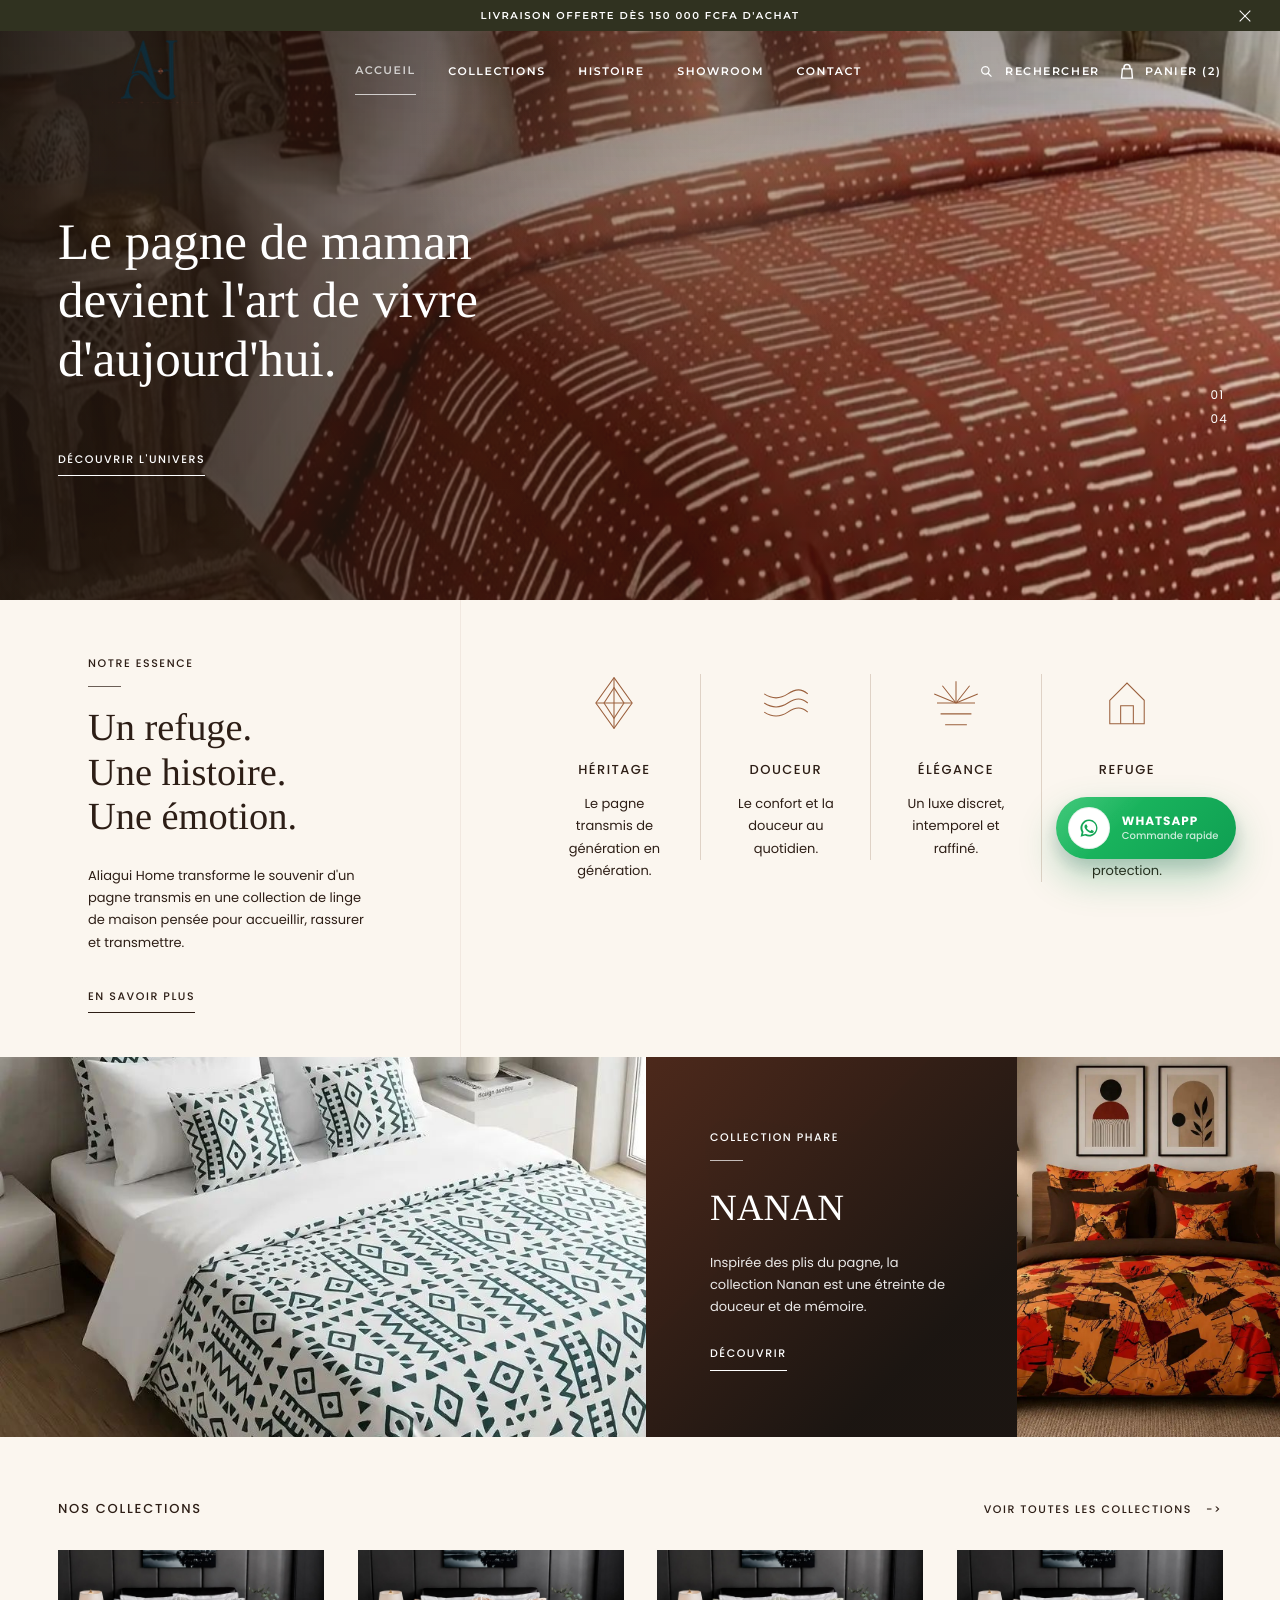
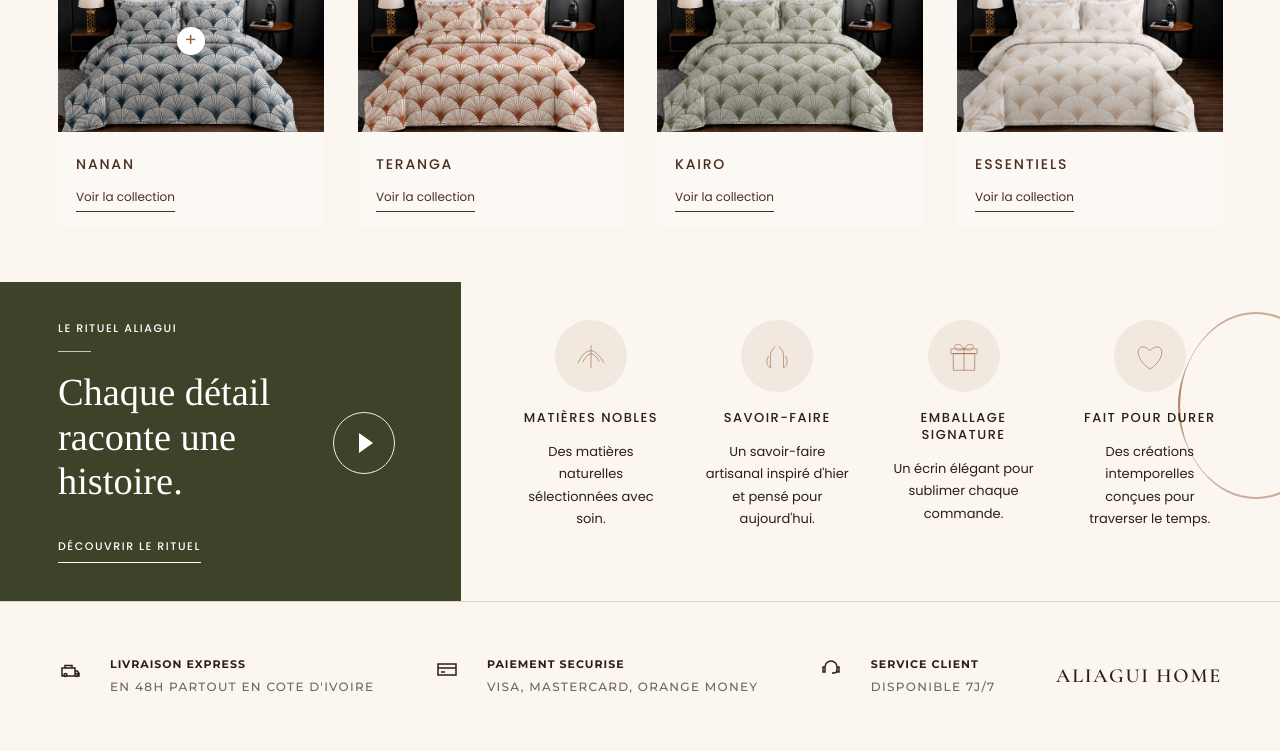
==== commit ba8461da: "site final" ====
--- a/index.html
+++ b/index.html
@@ -3,371 +3,1037 @@
 <head>
   <meta charset="UTF-8">
   <meta name="viewport" content="width=device-width, initial-scale=1.0">
-  <title>Aliagui Home</title>
-  <link rel="stylesheet" href="style.css?v=20260707">
+  <title>Aliagui Home - Nouvelle Accueil</title>
   <link rel="preconnect" href="https://fonts.googleapis.com">
   <link rel="preconnect" href="https://fonts.gstatic.com" crossorigin>
-  <link href="https://fonts.googleapis.com/css2?family=Poppins:wght@300;400;500;600;700&display=swap" rel="stylesheet">
-  <link href="https://fonts.googleapis.com/css2?family=Material+Symbols+Outlined:wght,FILL@100..700,0..1&display=swap" rel="stylesheet">
+  <link href="https://fonts.googleapis.com/css2?family=Cormorant+Garamond:wght@400;500;600&family=Montserrat:wght@400;500;600;700&family=Poppins:wght@300;400;500;600;700&display=swap" rel="stylesheet">
   <style>
     :root {
-      --primary: #182442;
-      --gold: #fed488;
-      --footer-gold: #ffdea5;
-      --cart: #775a19;
-    }
-
-    @keyframes badge-breathe {
-      0%, 100% { transform: scale(1); }
-      50% { transform: scale(1.12); }
-    }
-
-    .material-symbols-outlined {
-      font-variation-settings: "FILL" 0, "wght" 300, "GRAD" 0, "opsz" 24;
-      line-height: 1;
-    }
-
-    .site-header,
-    .site-footer {
-      font-family: "Poppins", Arial, sans-serif;
-    }
-
-    .site-header {
-      position: fixed;
-      top: 0;
-      left: 0;
-      right: 0;
-      z-index: 20;
-      width: 100%;
-      height: 77px;
-      padding: 0 48px;
-      border-bottom: 1px solid #e5e7eb;
-      background: #fcfbfa;
+      --paper: #fbf6ef;
+      --cream: #f4eadf;
+      --cream-2: #efe3d6;
+      --ink: #2d1e16;
+      --muted: #6f655d;
+      --white: #fffaf3;
+      --navy: #182442;
+      --olive: #303220;
+      --olive-soft: #3c4328;
+      --brown: #4d2b1e;
+      --brown-deep: #1e1713;
+      --copper: #9b603d;
+      --copper-soft: #c9916c;
+      --line: rgba(124, 83, 56, 0.22);
+      --shadow: 0 22px 70px rgba(48, 33, 24, 0.22);
+      --serif: "Calisto MT", "Bookman Old Style", Georgia, serif;
+      --sans: "Poppins", Arial, sans-serif;
+    }
+
+    * {
+      box-sizing: border-box;
+    }
+
+    html {
+      scroll-behavior: smooth;
+    }
+
+    body {
+      margin: 0;
+      min-width: 320px;
+      background: var(--paper);
+      color: var(--ink);
+      font-family: var(--sans);
+      -webkit-font-smoothing: antialiased;
+      text-rendering: geometricPrecision;
+    }
+
+    body.is-locked {
+      overflow: hidden;
+    }
+
+    a {
+      color: inherit;
+      text-decoration: none;
+    }
+
+    button,
+    input {
+      font: inherit;
+    }
+
+    button {
+      border: 0;
+      cursor: pointer;
+    }
+
+    img {
+      max-width: 100%;
+    }
+
+    .promo-bar {
+      height: 31px;
+      padding: 0 52px;
+      background: var(--olive);
+      color: #fff;
       display: flex;
       align-items: center;
       justify-content: center;
-    }
-
-    .site-header__inner {
+      position: fixed;
+      inset: 0 0 auto;
+      z-index: 100;
+      font-family: "Montserrat", Arial, Helvetica, sans-serif;
+      font-size: 10px;
+      font-weight: 600;
+      line-height: 1;
+      letter-spacing: 1.6px;
+      text-transform: uppercase;
+    }
+
+    .promo-bar.is-hidden {
+      display: none;
+    }
+
+    body.promo-hidden {
+      --header-top: 0px;
+    }
+
+    .icon-button {
+      width: 42px;
+      height: 42px;
+      padding: 0;
+      background: transparent;
+      color: currentColor;
+      display: inline-grid;
+      place-items: center;
+      position: relative;
+    }
+
+    .promo-close {
+      position: absolute;
+      right: 14px;
+      top: -5px;
+      color: #fff;
+    }
+
+    .x-icon::before,
+    .x-icon::after {
+      content: "";
+      width: 15px;
+      height: 1px;
+      background: currentColor;
+      position: absolute;
+      left: 50%;
+      top: 50%;
+      transform-origin: center;
+    }
+
+    .x-icon::before {
+      transform: translate(-50%, -50%) rotate(45deg);
+    }
+
+    .x-icon::after {
+      transform: translate(-50%, -50%) rotate(-45deg);
+    }
+
+    .hero {
+      min-height: 596px;
+      padding-top: 31px;
+      background: var(--brown-deep);
+      color: #fff;
+      position: relative;
+      overflow: hidden;
+      --hero-y: 0px;
+      --hero-scroll-scale: 0;
+    }
+
+    .hero-bg {
+      position: absolute;
+      inset: -34px 0 -70px;
+      z-index: 0;
+      overflow: hidden;
+    }
+
+    .hero-bg img {
       width: 100%;
-      max-width: 1184px;
-      height: 70px;
+      height: 100%;
+      display: block;
+      object-fit: cover;
+      object-position: center 52%;
+      filter: saturate(0.95) contrast(1.04);
+      transform: translate3d(0, var(--hero-y), 0) scale(calc(1.04 + var(--hero-scroll-scale)));
+      transform-origin: center;
+      animation: heroImageBreath 9s ease-in-out infinite alternate;
+      will-change: transform;
+    }
+
+    .hero::before {
+      content: "";
+      position: absolute;
+      inset: 0;
+      z-index: 1;
+      background: linear-gradient(90deg, rgba(29, 20, 14, 0.88) 0%, rgba(58, 35, 22, 0.54) 38%, rgba(58, 35, 22, 0.18) 100%);
+      pointer-events: none;
+    }
+
+    .hero::after {
+      content: "";
+      position: absolute;
+      inset: 0;
+      z-index: 2;
+      background:
+        linear-gradient(180deg, rgba(0, 0, 0, 0.18), rgba(0, 0, 0, 0) 34%),
+        radial-gradient(circle at 55% 20%, rgba(255, 228, 192, 0.22), transparent 34%);
+      pointer-events: none;
+    }
+
+    .site-header {
+      min-height: 82px;
+      padding: 0 clamp(30px, 4.6vw, 64px);
+      display: flex;
+      align-items: center;
+      position: fixed;
+      inset: var(--header-top, 31px) 0 auto;
+      z-index: 120;
+      color: #fff;
+      font-family: "Montserrat", Arial, Helvetica, sans-serif;
+      transition: top 260ms ease, min-height 360ms cubic-bezier(0.22, 1, 0.36, 1), box-shadow 360ms ease, color 300ms ease;
+      isolation: isolate;
+    }
+
+    .site-header::before {
+      content: "";
+      position: absolute;
+      inset: 0;
+      z-index: -1;
+      background:
+        linear-gradient(90deg, rgba(251, 246, 239, 0.96), rgba(244, 234, 223, 0.92)),
+        radial-gradient(circle at 18% 50%, rgba(155, 96, 61, 0.12), transparent 35%);
+      opacity: 0;
+      transform: translateY(-100%);
+      transition: opacity 420ms ease, transform 520ms cubic-bezier(0.22, 1, 0.36, 1);
+    }
+
+    .site-header::after {
+      content: "";
+      position: absolute;
+      left: 58px;
+      right: 58px;
+      bottom: 0;
+      height: 1px;
+      background: rgba(45, 30, 22, 0.14);
+      opacity: 0;
+      transform: scaleX(0.6);
+      transition: opacity 380ms ease, transform 520ms cubic-bezier(0.22, 1, 0.36, 1);
+      transform-origin: center;
+    }
+
+    .site-header.is-scrolled {
+      min-height: 70px;
+      color: var(--ink);
+      box-shadow: 0 18px 55px rgba(45, 30, 22, 0.1);
+      backdrop-filter: blur(16px);
+    }
+
+    .site-header.is-scrolled::before {
+      opacity: 1;
+      transform: translateY(0);
+    }
+
+    .site-header.is-scrolled::after {
+      opacity: 1;
+      transform: scaleX(1);
+    }
+
+    .header-inner {
+      width: min(100%, 1395px);
       margin: 0 auto;
+      display: grid;
+      grid-template-columns: 218px minmax(500px, 1fr) 300px;
+      gap: 26px;
+      align-items: center;
+    }
+
+    .brand {
+      width: max-content;
+      display: inline-flex;
+      align-items: center;
+      gap: 14px;
+      color: currentColor;
+      transition: color 280ms ease, transform 280ms ease;
+    }
+
+    .brand-logo {
+      width: 190px;
+      height: auto;
+      display: block;
+      max-width: none;
+    }
+
+    .brand-mark {
+      font-family: var(--serif);
+      font-size: 52px;
+      font-weight: 400;
+      line-height: 0.9;
+      letter-spacing: -5px;
+    }
+
+    .brand-name {
+      display: grid;
+      gap: 3px;
+      font-size: 11px;
+      font-weight: 500;
+      line-height: 1;
+      letter-spacing: 6px;
+      text-transform: uppercase;
+    }
+
+    .main-nav {
+      display: flex;
+      align-items: center;
+      justify-content: flex-end;
+      gap: clamp(20px, 2.55vw, 38px);
+      padding-right: clamp(18px, 2.6vw, 42px);
+    }
+
+    .main-nav a,
+    .header-action {
+      position: relative;
+      color: currentColor;
+      font-size: 11px;
+      font-weight: 600;
+      line-height: 1;
+      letter-spacing: 1.55px;
+      text-transform: uppercase;
+      white-space: nowrap;
+      transition: color 180ms ease, opacity 180ms ease, transform 180ms ease;
+    }
+
+    .main-nav a::after {
+      content: "";
+      position: absolute;
+      left: 0;
+      right: 0;
+      bottom: -19px;
+      height: 1px;
+      background: currentColor;
+      opacity: 0;
+      transform: scaleX(0.45);
+      transition: opacity 180ms ease, transform 180ms ease;
+    }
+
+    .main-nav a:hover,
+    .main-nav a[aria-current="page"],
+    .header-action:hover {
+      color: currentColor;
+      opacity: 0.72;
+      transform: translateY(-1px);
+    }
+
+    .main-nav a:hover::after,
+    .main-nav a[aria-current="page"]::after {
+      opacity: 1;
+      transform: scaleX(1);
+    }
+
+    .header-actions {
+      display: flex;
+      align-items: center;
+      justify-content: flex-end;
+      gap: 18px;
+    }
+
+    .header-action {
+      height: 38px;
       padding: 0;
+      background: transparent;
+      display: inline-flex;
+      align-items: center;
+      gap: 9px;
+    }
+
+    .header-action svg {
+      width: 18px;
+      height: 18px;
+      flex: 0 0 auto;
+    }
+
+    .cart-badge {
+      display: none;
+    }
+
+    .menu-toggle {
+      display: none;
+      color: currentColor;
+      background-image: none;
+      background-size: 0 0;
+    }
+
+    .menu-toggle::before,
+    .menu-toggle::after {
+      content: "";
+      width: 24px;
+      height: 1px;
+      background: currentColor;
+      position: absolute;
+      left: 50%;
+      transform: translateX(-50%);
+      transition: transform 180ms ease, top 180ms ease, box-shadow 180ms ease;
+    }
+
+    .menu-toggle::before {
+      top: 14px;
+      box-shadow: 0 7px 0 currentColor;
+    }
+
+    .menu-toggle::after {
+      top: 28px;
+    }
+
+    .menu-toggle[aria-expanded="true"] {
+      background-size: 0 1px;
+    }
+
+    .menu-toggle[aria-expanded="true"]::before,
+    .menu-toggle[aria-expanded="true"]::after {
+      top: 50%;
+      box-shadow: none;
+    }
+
+    .menu-toggle[aria-expanded="true"]::before {
+      transform: translate(-50%, -50%) rotate(45deg);
+    }
+
+    .menu-toggle[aria-expanded="true"]::after {
+      transform: translate(-50%, -50%) rotate(-45deg);
+    }
+
+    .hero-content {
+      width: min(100%, 1395px);
+      margin: 0 auto;
+      padding: 183px 58px 124px;
+      position: relative;
+      z-index: 3;
+    }
+
+    .hero h1 {
+      width: min(490px, 100%);
+      margin: 0 0 56px;
+      font-family: var(--serif);
+      font-size: clamp(43px, 4vw, 60px);
+      font-weight: 400;
+      line-height: 1.14;
+      letter-spacing: 0;
+    }
+
+    .text-link {
+      width: max-content;
+      max-width: 100%;
+      color: inherit;
+      display: inline-flex;
+      align-items: center;
+      gap: 14px;
+      padding-bottom: 10px;
+      border-bottom: 1px solid currentColor;
+      font-size: 11px;
+      font-weight: 500;
+      line-height: 1.1;
+      letter-spacing: 1.55px;
+      text-transform: uppercase;
+      transition: gap 180ms ease, opacity 180ms ease;
+    }
+
+    .text-link:hover {
+      gap: 19px;
+      opacity: 0.76;
+    }
+
+    .slider-count {
+      position: absolute;
+      right: 52px;
+      top: 65%;
+      z-index: 3;
+      display: grid;
+      gap: 12px;
+      color: #fff;
+      font-size: 12px;
+      line-height: 1;
+      letter-spacing: 1.2px;
+    }
+
+    .essence {
+      min-height: 350px;
+      background: var(--paper);
+      display: grid;
+      grid-template-columns: minmax(320px, 0.72fr) minmax(650px, 1.28fr);
+    }
+
+    .essence-copy {
+      padding: 58px 88px 44px;
+      border-right: 1px solid rgba(124, 83, 56, 0.08);
+    }
+
+    .eyebrow {
+      margin: 0 0 19px;
+      color: currentColor;
+      font-size: 11px;
+      font-weight: 500;
+      line-height: 1;
+      letter-spacing: 1.55px;
+      text-transform: uppercase;
+    }
+
+    .eyebrow::after {
+      content: "";
+      width: 33px;
+      height: 1px;
+      margin-top: 17px;
+      background: currentColor;
+      display: block;
+      opacity: 0.7;
+    }
+
+    .essence h2,
+    .ritual h2 {
+      margin: 0 0 25px;
+      font-family: var(--serif);
+      font-size: clamp(32px, 3vw, 42px);
+      font-weight: 400;
+      line-height: 1.16;
+    }
+
+    .essence-copy p:not(.eyebrow) {
+      width: 315px;
+      max-width: 100%;
+      margin: 0 0 28px;
+      font-size: 13px;
+      line-height: 1.72;
+    }
+
+    .essence-values {
+      padding: 74px 68px 66px;
+      display: grid;
+      grid-template-columns: repeat(4, minmax(120px, 1fr));
+      align-items: start;
+    }
+
+    body.motion-ready .essence-copy,
+    body.motion-ready .essence .value {
+      opacity: 0;
+      transform: translate3d(0, 24px, 0);
+      transition:
+        opacity 820ms ease,
+        transform 920ms cubic-bezier(0.22, 1, 0.36, 1);
+      will-change: opacity, transform;
+    }
+
+    body.motion-ready .essence.is-visible .essence-copy,
+    body.motion-ready .essence.is-visible .value {
+      opacity: 1;
+      transform: translate3d(0, 0, 0);
+    }
+
+    body.motion-ready .essence.is-visible .value:nth-child(1) {
+      transition-delay: 90ms;
+    }
+
+    body.motion-ready .essence.is-visible .value:nth-child(2) {
+      transition-delay: 160ms;
+    }
+
+    body.motion-ready .essence.is-visible .value:nth-child(3) {
+      transition-delay: 230ms;
+    }
+
+    body.motion-ready .essence.is-visible .value:nth-child(4) {
+      transition-delay: 300ms;
+    }
+
+    .value {
+      min-height: 186px;
+      padding: 0 34px;
+      border-left: 1px solid var(--line);
+      text-align: center;
+    }
+
+    .value:first-child {
+      border-left: 0;
+    }
+
+    .value svg {
+      width: 58px;
+      height: 58px;
+      margin: 0 auto 30px;
+      color: var(--copper);
+      display: block;
+      stroke-width: 1.15;
+    }
+
+    .value h3,
+    .ritual-value h3 {
+      margin: 0 0 14px;
+      font-size: 13px;
+      font-weight: 500;
+      line-height: 1.3;
+      letter-spacing: 1.45px;
+      text-transform: uppercase;
+    }
+
+    .value p,
+    .ritual-value p {
+      margin: 0;
+      font-size: 13px;
+      line-height: 1.72;
+    }
+
+    .featured {
+      min-height: 380px;
+      height: 380px;
+      display: grid;
+      grid-template-columns: minmax(350px, 1.08fr) minmax(292px, 0.62fr) minmax(250px, 0.44fr);
+      background: var(--brown-deep);
+      color: #fff;
+      overflow: hidden;
+      position: relative;
+    }
+
+    .image-panel {
+      min-height: 0;
+      height: 100%;
+      overflow: hidden;
+      background: var(--cream-2);
+      position: relative;
+      z-index: 1;
+      will-change: transform, opacity;
+    }
+
+    .image-panel img,
+    .collection-card img {
+      width: 100%;
+      height: 100%;
+      display: block;
+      object-fit: cover;
+      object-position: center;
+      transition: transform 750ms cubic-bezier(0.22, 1, 0.36, 1);
+    }
+
+    .image-panel:hover img,
+    .collection-card:hover img {
+      transform: scale(1.065);
+    }
+
+    .featured-flying-img {
+      position: absolute;
+      z-index: 2;
+      object-fit: cover;
+      object-position: center;
+      pointer-events: none;
+      box-shadow: 0 28px 70px rgba(20, 13, 9, 0.28);
+      will-change: left, top, width, height, opacity, filter;
+    }
+
+    body.motion-ready .featured .image-panel {
+      opacity: 0;
+    }
+
+    body.motion-ready .featured .image-panel:first-child {
+      transform: translate3d(-90px, 0, 0);
+    }
+
+    body.motion-ready .featured .image-panel:last-child {
+      transform: translate3d(90px, 0, 0);
+    }
+
+    body.motion-ready .featured.is-visible .image-panel {
+      animation: featuredPanelIn 1100ms cubic-bezier(0.22, 1, 0.36, 1) forwards;
+    }
+
+    body.motion-ready .featured.is-visible .image-panel:last-child {
+      animation-delay: 140ms;
+    }
+
+    body.motion-ready .featured.is-visible .image-panel img {
+      animation: featuredImageDrift 8s ease-in-out 900ms infinite alternate;
+    }
+
+    body.motion-ready .featured.is-visible .image-panel:last-child img {
+      animation-name: featuredImageDriftReverse;
+    }
+
+    .featured.is-swapping .image-panel img {
+      animation: none !important;
+    }
+
+    .featured.has-carousel .image-panel {
+      opacity: 1;
+      transform: none;
+    }
+
+    body.motion-ready .featured .image-panel,
+    body.motion-ready .featured .image-panel:first-child,
+    body.motion-ready .featured .image-panel:last-child {
+      opacity: 1;
+      transform: none;
+    }
+
+    body.motion-ready .featured.is-visible .image-panel,
+    body.motion-ready .featured.is-visible .image-panel img,
+    .featured .image-panel img,
+    .featured .image-panel:hover img {
+      animation: none;
+      transform: none;
+    }
+
+    .featured-arrows {
+      display: none;
+    }
+
+    .featured-copy {
+      padding: 50px 64px 42px;
+      background:
+        linear-gradient(135deg, rgba(78, 42, 28, 0.96), rgba(28, 22, 18, 0.98) 76%),
+        radial-gradient(circle at 20% 20%, rgba(210, 148, 100, 0.16), transparent 32%);
+      display: flex;
+      flex-direction: column;
+      justify-content: center;
+      position: relative;
+      z-index: 4;
+    }
+
+    .featured-copy .eyebrow {
+      margin-bottom: 28px;
+    }
+
+    .featured-copy h2 {
+      margin: 0 0 22px;
+      font-family: var(--serif);
+      font-size: clamp(31px, 2.9vw, 40px);
+      font-weight: 400;
+      line-height: 1.1;
+      text-transform: uppercase;
+    }
+
+    .featured-copy p:not(.eyebrow) {
+      width: 285px;
+      max-width: 100%;
+      margin: 0 0 30px;
+      color: rgba(255, 255, 255, 0.9);
+      font-size: 13px;
+      line-height: 1.68;
+    }
+
+    .featured-arrows {
+      margin-top: 32px;
+      display: flex;
+      gap: 31px;
+      color: #fff;
+    }
+
+    .arrow-button {
+      width: 32px;
+      height: 32px;
+      background: transparent;
+      color: currentColor;
+      position: relative;
+    }
+
+    .arrow-button::before {
+      content: "";
+      position: absolute;
+      top: 11px;
+      width: 11px;
+      height: 11px;
+      border-top: 1px solid currentColor;
+      border-left: 1px solid currentColor;
+    }
+
+    .arrow-button.prev::before {
+      left: 11px;
+      transform: rotate(-45deg);
+    }
+
+    .arrow-button.next::before {
+      left: 8px;
+      transform: rotate(135deg);
+    }
+
+    .featured .featured-arrows {
+      display: none;
+    }
+
+    .collections {
+      padding: 64px 58px 54px;
+      background: var(--paper);
+      overflow: hidden;
+    }
+
+    .section-head {
+      width: min(100%, 1432px);
+      margin: 0 auto 33px;
       display: flex;
       align-items: center;
       justify-content: space-between;
-      gap: 64px;
-    }
-
-    .brand {
-      width: 177px;
-      height: 70px;
-      flex: 0 0 auto;
-      display: inline-flex;
-      align-items: center;
-      justify-content: flex-start;
-      transition: transform 220ms ease;
-    }
-
-    .brand img,
-    .footer-logo img {
-      display: block;
-      width: 100%;
-      height: 100%;
-      object-fit: contain;
-      object-position: left center;
-    }
-
-    .brand img {
-      filter: none;
-    }
-
-    body {
-      padding-top: 77px;
-    }
-
-    body.modal-lock {
+      gap: 28px;
+    }
+
+    .section-head h2 {
+      margin: 0;
+      font-size: 13px;
+      font-weight: 500;
+      line-height: 1.2;
+      letter-spacing: 1.75px;
+      text-transform: uppercase;
+    }
+
+    .section-head .text-link {
+      color: var(--ink);
+      border-bottom: 0;
+      padding-bottom: 0;
+    }
+
+    .collection-grid {
+      width: min(100%, 1432px);
+      margin: 0 auto;
+      display: grid;
+      grid-template-columns: repeat(4, minmax(0, 1fr));
+      gap: 34px;
+      will-change: transform;
+    }
+
+    .collection-card {
+      min-width: 0;
+      background: rgba(255, 255, 255, 0.36);
+      will-change: transform, opacity;
+    }
+
+    body.motion-ready .collection-card {
+      opacity: 1;
+      transform: none;
+    }
+
+    body.motion-ready .collections.is-visible .collection-card {
+      animation: none;
+    }
+
+    body.motion-ready .collections.has-carousel .collection-card {
+      opacity: 1;
+      transform: none;
+      animation: none;
+    }
+
+    .collection-img {
+      height: clamp(168px, 17vw, 182px);
       overflow: hidden;
-    }
-
-    .brand:hover {
-      transform: translateY(-1px);
-    }
-
-    .main-nav {
-      width: 428.53px;
-      height: 20px;
-      flex: 0 0 auto;
-      display: flex;
-      align-items: flex-start;
-      justify-content: flex-start;
-      gap: 32px;
-      padding: 0;
-      border: 0;
-      background: transparent;
-      position: static;
-      top: auto;
-      z-index: auto;
-    }
-
-    .main-nav a {
-      height: 20px;
-      color: #4b5563;
+      background: #d9c5ae;
+      position: relative;
+    }
+
+    .collection-card.is-highlight .collection-img::after {
+      content: "+";
+      width: 28px;
+      height: 28px;
+      border-radius: 50%;
+      background: #fff;
+      color: var(--copper);
+      display: grid;
+      place-items: center;
+      position: absolute;
+      left: 50%;
+      top: 50%;
+      transform: translate(-50%, -50%);
+      font-size: 18px;
+      line-height: 1;
+      box-shadow: 0 8px 24px rgba(42, 31, 22, 0.12);
+    }
+
+    .collection-body {
+      min-height: 96px;
+      padding: 23px 18px 20px;
+    }
+
+    .collection-body h3 {
+      margin: 0 0 10px;
+      color: var(--brown);
       font-size: 14px;
       font-weight: 500;
-      line-height: 20px;
-      letter-spacing: 0.7px;
-      text-decoration: none;
+      line-height: 1.3;
+      letter-spacing: 1.8px;
+      text-transform: uppercase;
+    }
+
+    .collection-body a {
+      color: var(--brown);
+      padding-bottom: 5px;
+      border-bottom: 1px solid currentColor;
+      font-size: 12px;
+      line-height: 1.4;
+    }
+
+    .ritual-strip {
+      min-height: 214px;
+      display: grid;
+      grid-template-columns: minmax(340px, 0.72fr) minmax(680px, 1.28fr);
+      background: var(--paper);
+    }
+
+    .ritual {
+      min-height: 214px;
+      padding: 41px 58px 38px;
+      background: var(--olive-soft);
+      color: #fff;
+      display: grid;
+      grid-template-columns: 1fr 70px;
+      gap: 28px;
+      align-items: center;
+    }
+
+    .ritual .eyebrow {
+      margin-bottom: 19px;
+    }
+
+    .ritual h2 {
+      margin-bottom: 27px;
+    }
+
+    .play-button {
+      width: 62px;
+      height: 62px;
+      border: 1px solid rgba(255, 255, 255, 0.9);
+      border-radius: 50%;
+      background: transparent;
+      color: #fff;
+      position: relative;
+      transition: transform 180ms ease, background 180ms ease;
+    }
+
+    .play-button::before {
+      content: "";
+      position: absolute;
+      left: 25px;
+      top: 20px;
+      width: 0;
+      height: 0;
+      border-left: 14px solid currentColor;
+      border-top: 10px solid transparent;
+      border-bottom: 10px solid transparent;
+    }
+
+    .play-button:hover {
+      background: rgba(255, 255, 255, 0.12);
+      transform: scale(1.04);
+    }
+
+    .ritual-values {
+      min-height: 214px;
+      padding: 38px 58px;
+      display: grid;
+      grid-template-columns: repeat(4, minmax(130px, 1fr));
+      gap: 42px;
+      align-items: start;
+      overflow: hidden;
+      position: relative;
+    }
+
+    .ritual-values::after {
+      content: "";
+      position: absolute;
+      right: -52px;
+      top: 30px;
+      width: 150px;
+      height: 183px;
+      border: 2px solid rgba(155, 96, 61, 0.5);
+      border-left: 0;
+      border-radius: 50%;
+      box-shadow: -20px 0 0 -18px rgba(155, 96, 61, 0.5), -40px 0 0 -38px rgba(155, 96, 61, 0.5);
+    }
+
+    .ritual-value {
+      text-align: center;
+      position: relative;
+      z-index: 1;
+    }
+
+    .ritual-value .circle {
+      width: 72px;
+      height: 72px;
+      margin: 0 auto 18px;
+      border-radius: 50%;
+      background: #f1e8df;
+      color: var(--copper);
+      display: grid;
+      place-items: center;
+    }
+
+    .mini-footer {
+      height: 150px;
+      min-height: 96px;
+      padding: 0 clamp(22px, 5vw, 58px);
+      border-top: 1px solid var(--line);
+      background: #fbf6ef;
+      color: var(--ink);
+      display: flex;
+      align-items: center;
+      justify-content: space-between;
+      gap: 24px;
+      font-family: "Montserrat", Arial, Helvetica, sans-serif;
+    }
+
+    .footer-item {
+      min-width: 0;
+      display: grid;
+      grid-template-columns: 32px minmax(0, 1fr);
+      gap: 20px;
+      align-items: start;
+      transition: transform 220ms ease, color 180ms ease;
+    }
+
+    .footer-item:hover {
+      transform: translateY(-2px);
+    }
+
+    .footer-item svg {
+      width: 24px;
+      height: 24px;
+      color: var(--ink);
+    }
+
+    .footer-item h2 {
+      margin: 0 0 8px;
+      font-size: 11px;
+      font-weight: 700;
+      line-height: 15px;
+      letter-spacing: 1px;
+      text-transform: uppercase;
+    }
+
+    .footer-item p {
+      margin: 0;
+      color: var(--muted);
+      font-size: 12px;
+      font-weight: 500;
+      line-height: 15px;
+      letter-spacing: 1.3px;
+      text-transform: uppercase;
+    }
+
+    .footer-ah {
+      justify-self: end;
+      color: var(--ink);
+      font-family: "Cormorant Garamond", Georgia, "Times New Roman", serif;
+      font-size: 20px;
+      font-weight: 600;
+      line-height: 1;
+      letter-spacing: 1.8px;
+      text-align: right;
       text-transform: uppercase;
       white-space: nowrap;
-      transition: color 200ms ease, opacity 200ms ease, transform 200ms ease;
-    }
-
-    .main-nav a:hover {
-      color: var(--primary);
-      opacity: 0.82;
-      transform: translateY(-1px);
-    }
-
-    .main-nav a[aria-current="page"] {
-      padding-bottom: 4px;
-      border-bottom: 2px solid #e5e7eb;
-      color: #4b5563;
-      font-weight: 500;
-    }
-
-    .main-nav .main-nav__service {
-      display: none;
-    }
-
-    .menu-panel-head,
-    .menu-close {
-      display: none;
-    }
-
-    .menu-panel-kicker,
-    .menu-panel-title {
-      margin: 0;
-    }
-
-    .menu-toggle {
-      width: 40px;
-      height: 40px;
-      padding: 0;
-      border: 0;
-      background: transparent;
-      color: var(--primary);
-      display: none;
-      align-items: center;
-      justify-content: center;
-      position: relative;
-      flex: 0 0 auto;
-      transition: color 180ms ease, transform 180ms ease;
-    }
-
-    .menu-toggle:hover {
-      color: var(--cart);
-      transform: translateY(-1px);
-    }
-
-    .menu-toggle span {
-      width: 22px;
-      height: 1.5px;
-      background: currentColor;
-      position: absolute;
-      left: 9px;
-      transition: transform 180ms ease, opacity 180ms ease;
-    }
-
-    .menu-toggle span:nth-child(1) {
-      transform: translateY(-6px);
-    }
-
-    .menu-toggle span:nth-child(2) {
-      transform: translateY(0);
-    }
-
-    .menu-toggle span:nth-child(3) {
-      transform: translateY(6px);
-    }
-
-    .menu-toggle[aria-expanded="true"] span:nth-child(1) {
-      transform: rotate(45deg);
-    }
-
-    .menu-toggle[aria-expanded="true"] span:nth-child(2) {
-      opacity: 0;
-    }
-
-    .menu-toggle[aria-expanded="true"] span:nth-child(3) {
-      transform: rotate(-45deg);
-    }
-
-    .header-actions {
-      width: 246px;
-      height: 41px;
-      flex: 0 0 auto;
-      display: grid;
-      grid-template-columns: 26px 44px 150px;
-      column-gap: 13px;
-      align-items: center;
-      position: relative;
-      color: #4b5563;
-    }
-
-    .icon-button {
-      position: relative;
-      width: 26px;
-      height: 32px;
-      padding: 0;
-      border: 0;
-      background: transparent;
-      color: #4b5563;
-      display: inline-flex;
-      align-items: center;
-      justify-content: center;
-      text-decoration: none;
-      transition: transform 180ms ease, opacity 180ms ease;
-    }
-
-    .icon-button svg {
-      display: block;
-      transition: transform 180ms ease;
-    }
-
-    .cart-button {
-      width: 44px;
-      justify-self: center;
-    }
-
-    .icon-button:hover {
-      opacity: 0.82;
-      transform: translateY(-2px);
-    }
-
-    .icon-button:hover svg {
-      transform: scale(1.08);
-    }
-
-    .cart-badge {
-      position: absolute;
-      top: -7px;
-      right: 5px;
-      min-width: 18px;
-      height: 18px;
-      padding: 2px 6px;
-      border-radius: 12px;
-      background: #ca8a04;
-      color: #ffffff;
-      display: flex;
-      align-items: center;
-      justify-content: center;
-      font-size: 10px;
-      font-weight: 700;
-      line-height: 14px;
-      animation: badge-breathe 2.8s ease-in-out infinite;
-    }
-
-    .search-popover {
-      position: absolute;
-      top: 56px;
-      right: 163px;
-      width: 288px;
-      padding: 14px;
-      border: 1px solid #e5e7eb;
-      background: #ffffff;
-      box-shadow: 0 18px 36px rgba(24, 36, 66, 0.12);
-      opacity: 0;
-      pointer-events: none;
-      transform: translateY(-8px);
-      transition: opacity 180ms ease, transform 180ms ease;
-    }
-
-    .search-popover.is-open {
-      opacity: 1;
-      pointer-events: auto;
-      transform: translateY(0);
-    }
-
-    .search-popover input {
-      width: 100%;
-      height: 38px;
-      border: 0;
-      border-bottom: 1px solid #d1d5db;
-      color: #000000;
-      outline: 0;
-      font-size: 14px;
-      line-height: 20px;
-    }
-
-    .search-results {
-      margin: 12px 0 0;
-      padding: 0;
-      list-style: none;
-      display: flex;
-      flex-direction: column;
-      gap: 8px;
-    }
-
-    .search-results a,
-    .search-empty {
-      color: #6b7280;
-      font-size: 13px;
-      line-height: 20px;
-    }
-
-    .search-results a {
-      display: flex;
-      justify-content: space-between;
-      gap: 12px;
-      text-decoration: none;
-      transition: color 160ms ease, transform 160ms ease;
-    }
-
-    .search-results a:hover {
-      color: var(--primary);
-      transform: translateX(2px);
-    }
-
-    .search-empty {
-      margin: 12px 0 0;
-    }
-
-    .card.is-hidden {
-      display: none;
-    }
-
-    .service-button {
-      width: 150px;
-      height: 41px;
-      border: 0;
-      background: var(--primary);
-      color: #ffffff;
-      display: inline-flex;
-      align-items: center;
-      justify-content: center;
-      font-size: 12px;
-      font-weight: 600;
-      line-height: 16px;
-      letter-spacing: 1.2px;
-      text-decoration: none;
-      text-transform: uppercase;
-      transition: background 220ms ease, box-shadow 220ms ease, transform 220ms ease;
-    }
-
-    .service-button:hover {
-      background: #223153;
-      box-shadow: 0 14px 24px -18px rgba(24, 36, 66, 0.85);
-      transform: translateY(-2px);
     }
 
     .site-footer {
       width: 100%;
       height: 318px;
       padding: 52px 48px 36px;
-      background: var(--primary);
-      color: #ffffff;
+      background: #fbf6ef;
+      color: var(--ink);
+      border-top: 1px solid rgba(124, 83, 56, 0.18);
     }
 
     .footer-inner {
@@ -398,14 +1064,13 @@
     .footer-brand a {
       width: 325.33px;
       height: 40px;
-      color: #ffffff;
+      color: var(--ink);
       display: flex;
       align-items: center;
       font-size: 36px;
       font-weight: 700;
       line-height: 40px;
       letter-spacing: 0;
-      text-decoration: none;
       text-transform: uppercase;
     }
 
@@ -413,26 +1078,16 @@
       width: 320px;
       max-width: 100%;
       margin: 0;
-      color: #9ca3af;
+      color: var(--muted);
       font-size: 14px;
       font-weight: 300;
       line-height: 23px;
     }
 
-    .footer-column {
-      display: block;
-      padding: 0;
-      border: 0;
-      background: transparent;
-      position: static;
-      top: auto;
-      z-index: auto;
-    }
-
     .footer-column h2,
     .newsletter h2 {
       margin: 0 0 24px;
-      color: #ffffff;
+      color: var(--ink);
       font-size: 18px;
       font-weight: 400;
       line-height: 28px;
@@ -452,31 +1107,26 @@
 
     .footer-column a,
     .social-list a {
-      color: #9ca3af;
+      color: var(--muted);
+      font-size: 14px;
+      font-weight: 300;
+      line-height: 20px;
       display: inline-flex;
       align-items: center;
       gap: 8px;
-      font-size: 14px;
-      font-weight: 300;
-      line-height: 20px;
-      text-decoration: none;
       transition: color 160ms ease, transform 160ms ease;
     }
 
     .footer-column a:hover,
     .social-list a:hover {
-      color: #ffffff;
+      color: var(--copper);
       transform: translateX(2px);
-    }
-
-    .footer-column a svg {
-      flex: 0 0 auto;
     }
 
     .newsletter p {
       width: 373.33px;
       margin: 0 0 24px;
-      color: #9ca3af;
+      color: var(--muted);
       font-size: 14px;
       font-weight: 300;
       line-height: 20px;
@@ -496,9 +1146,9 @@
       height: 37px;
       padding: 10px 0 9px;
       border: 0;
-      border-bottom: 1px solid #4b5563;
+      border-bottom: 1px solid rgba(45, 30, 22, 0.34);
       background: transparent;
-      color: #ffffff;
+      color: var(--ink);
       outline: 0;
       font-size: 14px;
       font-weight: 300;
@@ -507,16 +1157,16 @@
     }
 
     .newsletter-form input::placeholder {
-      color: #6b7280;
+      color: rgba(111, 101, 93, 0.72);
       opacity: 1;
     }
 
     .newsletter-form button {
       width: 126.81px;
       height: 36px;
-      border: 1px solid #ffffff;
+      border: 1px solid var(--ink);
       background: transparent;
-      color: #ffffff;
+      color: var(--ink);
       display: flex;
       align-items: center;
       justify-content: center;
@@ -525,19 +1175,21 @@
       line-height: 15px;
       letter-spacing: 2px;
       text-transform: uppercase;
-      transition: background 160ms ease, color 160ms ease;
+      transition: background 160ms ease, color 160ms ease, border-color 160ms ease;
     }
 
     .newsletter-form button:hover {
-      background: #ffffff;
-      color: var(--primary);
+      background: var(--ink);
+      color: #fbf6ef;
+      border-color: var(--ink);
     }
 
     .newsletter-message {
       position: absolute;
       left: 0;
       top: 46px;
-      color: #ffffff;
+      margin: 0;
+      color: var(--copper);
       font-size: 12px;
       line-height: 16px;
       opacity: 0;
@@ -554,7 +1206,7 @@
       width: 100%;
       min-height: 48px;
       padding-top: 30px;
-      border-top: 1px solid #1f2937;
+      border-top: 1px solid rgba(124, 83, 56, 0.18);
       display: flex;
       align-items: flex-start;
       justify-content: center;
@@ -563,7 +1215,7 @@
     .footer-bottom p {
       width: 338.8px;
       margin: 0;
-      color: #6b7280;
+      color: var(--muted);
       font-size: 12px;
       font-weight: 300;
       line-height: 16px;
@@ -572,136 +1224,273 @@
       text-align: center;
     }
 
-    .backdrop,
-    .cart-drawer {
+    .overlay,
+    .drawer {
       position: fixed;
       opacity: 0;
       pointer-events: none;
-      transition: opacity 180ms ease, transform 180ms ease;
-    }
-
-    .backdrop {
+      transition: opacity 180ms ease, transform 240ms ease;
+    }
+
+    .overlay {
       inset: 0;
-      z-index: 85;
-      background: rgba(24, 36, 66, 0.34);
-    }
-
-    .backdrop.is-open {
+      z-index: 150;
+      background: rgba(31, 21, 15, 0.5);
+      backdrop-filter: blur(2px);
+    }
+
+    .overlay.is-open {
       opacity: 1;
       pointer-events: auto;
     }
 
-    .cart-drawer {
-      z-index: 95;
+    .drawer {
       top: 0;
       right: 0;
-      width: min(390px, 100vw);
+      z-index: 170;
+      width: min(430px, 100vw);
       height: 100vh;
-      height: 100dvh;
-      padding: 64px 24px 24px;
-      background: #ffffff;
-      box-shadow: -18px 0 60px rgba(24, 36, 66, 0.22);
+      padding: 36px 34px;
+      background: var(--paper);
+      color: var(--ink);
+      font-family: "Montserrat", Arial, Helvetica, sans-serif;
+      box-shadow: var(--shadow);
       transform: translateX(100%);
     }
 
-    .cart-drawer.is-open {
+    .drawer.is-open {
       opacity: 1;
       pointer-events: auto;
       transform: translateX(0);
     }
 
+    .drawer h2 {
+      margin: 0 0 28px;
+      font-family: "Cormorant Garamond", Georgia, "Times New Roman", serif;
+      font-size: 36px;
+      font-weight: 400;
+      line-height: 1;
+    }
+
     .drawer-close {
       position: absolute;
-      top: 16px;
-      right: 16px;
-      width: 32px;
-      height: 32px;
+      right: 19px;
+      top: 19px;
+      color: var(--ink);
+    }
+
+    .search-drawer input {
+      width: 100%;
+      height: 54px;
+      border: 0;
+      border-bottom: 1px solid var(--line);
+      background: transparent;
+      color: var(--ink);
+      outline: 0;
+      font-size: 15px;
+    }
+
+    .search-suggestions,
+    .cart-list {
+      margin: 30px 0 0;
       padding: 0;
-      border: 0;
-      background: transparent;
-      color: #4b5563;
+      list-style: none;
+      display: grid;
+      gap: 16px;
+    }
+
+    .search-suggestions a,
+    .cart-list li {
+      padding-bottom: 16px;
+      border-bottom: 1px solid var(--line);
+      display: flex;
+      justify-content: space-between;
+      gap: 20px;
+      font-size: 14px;
+      line-height: 1.45;
+    }
+
+    .menu-drawer nav {
+      margin-top: 34px;
+      display: grid;
+    }
+
+    .menu-drawer nav a {
+      min-height: 58px;
+      border-bottom: 1px solid var(--line);
       display: flex;
       align-items: center;
-      justify-content: center;
-    }
-
-    .cart-drawer h2 {
-      margin: 0 0 8px;
-      color: #000000;
-      font-family: "Calisto MT", "Bookman Old Style", Georgia, serif;
-      font-size: 28px;
-      font-weight: 400;
-      line-height: 34px;
-    }
-
-    .cart-summary {
-      margin: 0 0 14px;
-      color: #6b7280;
-      font-size: 15px;
-      line-height: 22px;
-    }
-
-    .cart-list {
-      margin: 18px 0 0;
-      padding: 0;
-      list-style: none;
-      display: flex;
-      flex-direction: column;
-      gap: 14px;
-    }
-
-    .cart-list li {
-      padding: 14px 0;
-      border-bottom: 1px solid #e5e7eb;
-      color: #4b5563;
-      font-size: 14px;
-      line-height: 20px;
-      display: flex;
       justify-content: space-between;
-      gap: 12px;
-    }
-
-    .cart-total {
-      margin: 24px 0 0;
-      padding-top: 18px;
-      border-top: 1px solid #e5e7eb;
-      color: #000000;
-      display: flex;
-      justify-content: space-between;
-      font-size: 16px;
-      line-height: 24px;
-    }
-
-    .checkout-button {
-      width: 100%;
-      height: 44px;
-      margin-top: 18px;
-      background: var(--primary);
-      color: #ffffff;
       font-size: 12px;
       font-weight: 600;
-      line-height: 12px;
-      letter-spacing: 1.2px;
+      line-height: 1;
+      letter-spacing: 1.6px;
       text-transform: uppercase;
-    }
-
-    @media (max-width: 1024px) {
+      transition: color 180ms ease, padding-left 180ms ease;
+    }
+
+    .menu-drawer nav a:hover,
+    .menu-drawer nav a[aria-current="page"] {
+      color: var(--copper);
+      padding-left: 6px;
+    }
+
+    .menu-drawer nav a::after {
+      content: "->";
+      opacity: 0.5;
+    }
+
+    .drawer-note {
+      margin: 34px 0 0;
+      color: var(--muted);
+      font-size: 13px;
+      line-height: 1.7;
+    }
+
+    .toast {
+      position: fixed;
+      left: 50%;
+      bottom: 24px;
+      z-index: 190;
+      min-width: 260px;
+      padding: 14px 18px;
+      background: var(--ink);
+      color: #fff;
+      text-align: center;
+      font-size: 13px;
+      box-shadow: var(--shadow);
+      opacity: 0;
+      pointer-events: none;
+      transform: translate(-50%, 18px);
+      transition: opacity 180ms ease, transform 180ms ease;
+    }
+
+    .toast.is-open {
+      opacity: 1;
+      transform: translate(-50%, 0);
+    }
+
+    @keyframes heroImageBreath {
+      0% {
+        transform: translate3d(0, var(--hero-y), 0) scale(calc(1.035 + var(--hero-scroll-scale)));
+      }
+
+      100% {
+        transform: translate3d(0, var(--hero-y), 0) scale(calc(1.105 + var(--hero-scroll-scale)));
+      }
+    }
+
+    @keyframes featuredPanelIn {
+      0% {
+        opacity: 0;
+      }
+
+      100% {
+        opacity: 1;
+        transform: translate3d(0, 0, 0);
+      }
+    }
+
+    @keyframes featuredImageDrift {
+      0% {
+        transform: translate3d(-2.5%, 0, 0) scale(1.08);
+      }
+
+      100% {
+        transform: translate3d(2.5%, 0, 0) scale(1.12);
+      }
+    }
+
+    @keyframes featuredImageDriftReverse {
+      0% {
+        transform: translate3d(2.5%, 0, 0) scale(1.08);
+      }
+
+      100% {
+        transform: translate3d(-2.5%, 0, 0) scale(1.12);
+      }
+    }
+
+    @keyframes collectionSlideIn {
+      0% {
+        opacity: 0;
+        transform: translate3d(120px, 0, 0);
+      }
+
+      58% {
+        opacity: 1;
+        transform: translate3d(-10px, 0, 0);
+      }
+
+      100% {
+        opacity: 1;
+        transform: translate3d(0, 0, 0);
+      }
+    }
+
+    @media (prefers-reduced-motion: reduce) {
+      *,
+      *::before,
+      *::after {
+        animation-duration: 0.01ms !important;
+        animation-iteration-count: 1 !important;
+        scroll-behavior: auto !important;
+        transition-duration: 0.01ms !important;
+      }
+
+      body.motion-ready .featured .image-panel,
+      body.motion-ready .collection-card {
+        opacity: 1;
+        transform: none;
+      }
+    }
+
+    @media (max-width: 1220px) {
       .site-header {
-        padding: 0 24px;
-      }
-
-      .site-header__inner {
-        padding: 0;
-        gap: 28px;
+        padding: 0 30px;
+      }
+
+      .site-header::after {
+        left: 30px;
+        right: 30px;
+      }
+
+      .header-inner {
+        grid-template-columns: 206px minmax(420px, 1fr) auto;
+        gap: 18px;
       }
 
       .main-nav {
-        gap: 22px;
-      }
-
-      .service-button {
-        width: auto;
-        padding: 0 20px;
+        gap: 18px;
+        padding-right: 16px;
+      }
+
+      .header-actions {
+        gap: 18px;
+      }
+
+      .account-action span,
+      .search-action span {
+        display: none;
+      }
+
+      .essence,
+      .featured,
+      .ritual-strip {
+        grid-template-columns: 1fr;
+      }
+
+      .featured {
+        grid-template-columns: minmax(0, 1fr) minmax(320px, 0.8fr);
+      }
+
+      .featured .image-panel:last-child {
+        display: none;
+      }
+
+      .ritual-values,
+      .essence-values {
+        grid-template-columns: repeat(2, minmax(0, 1fr));
       }
 
       .footer-columns {
@@ -712,222 +1501,273 @@
 
       .site-footer {
         height: auto;
-        min-height: 318px;
-        padding-bottom: 36px;
+        min-height: 290px;
+        padding-bottom: 32px;
       }
 
       .footer-inner {
         height: auto;
-        min-height: 0;
-      }
-    }
-
-    @media (max-width: 820px) {
+      }
+
+      .value:nth-child(3) {
+        border-left: 0;
+      }
+    }
+
+    @media (max-width: 860px) {
+      .promo-bar {
+        height: 36px;
+        padding: 0 46px 0 18px;
+        font-size: 10px;
+        line-height: 1.35;
+        text-align: center;
+      }
+
+      .promo-close {
+        top: -3px;
+      }
+
+      .hero {
+        min-height: 650px;
+        padding-top: 36px;
+        background-position: center;
+      }
+
       .site-header {
-        position: fixed;
-        padding: 0 20px;
-      }
-
-      .site-header.menu-is-open {
-        z-index: 100;
-        border-bottom-color: transparent;
-        background: transparent;
-        pointer-events: none;
-      }
-
-      .site-header__inner {
-        position: relative;
-        flex-wrap: nowrap;
-        column-gap: 12px;
-        padding: 0;
-      }
-
-      .brand {
-        order: 1;
-        width: 150px;
-        height: 58px;
-      }
-
-      .service-button {
-        display: none;
-      }
-
-      .header-actions {
-        order: 2;
-        margin-left: auto;
-        width: auto;
-        grid-template-columns: 34px 44px;
-      }
-
-      .menu-toggle {
-        order: 3;
-        display: inline-flex;
-      }
-
-      .site-header.menu-is-open .brand,
-      .site-header.menu-is-open .header-actions,
-      .site-header.menu-is-open .menu-toggle {
-        opacity: 0;
-        pointer-events: none;
-      }
-
-      .main-nav {
-        order: 4;
-        position: fixed;
-        top: 0;
-        right: 0;
-        left: auto;
-        width: min(390px, 100vw);
-        height: 100vh;
-        height: 100dvh;
-        min-height: 0;
-        padding: 24px 24px 28px;
-        border: 0;
-        background: #ffffff;
-        box-shadow: -18px 0 60px rgba(24, 36, 66, 0.22);
-        display: flex;
-        flex-direction: column;
-        align-items: stretch;
-        gap: 0;
-        overflow-y: auto;
-        opacity: 0;
-        pointer-events: none;
-        visibility: hidden;
-        transform: translateX(100%);
-        transition: opacity 180ms ease, transform 180ms ease, visibility 180ms ease;
-        z-index: 95;
-      }
-
-      .main-nav.is-open {
-        opacity: 1;
-        pointer-events: auto;
-        visibility: visible;
-        transform: translateX(0);
-      }
-
-      .menu-panel-head {
+        min-height: 84px;
+        padding: 0 18px;
+      }
+
+      .site-header.is-scrolled {
         min-height: 72px;
-        padding: 0 44px 22px 0;
-        border-bottom: 1px solid #e5e7eb;
-        display: flex;
-        align-items: flex-start;
-        justify-content: space-between;
-        gap: 18px;
-      }
-
-      .menu-panel-kicker {
-        margin-bottom: 6px;
-        color: #ca8a04;
-        font-size: 11px;
-        font-weight: 700;
-        line-height: 14px;
-        letter-spacing: 1.4px;
-        text-transform: uppercase;
-      }
-
-      .menu-panel-title {
-        color: #000000;
-        font-family: "Calisto MT", "Bookman Old Style", Georgia, serif;
-        font-size: 28px;
-        font-weight: 400;
-        line-height: 34px;
-      }
-
-      .menu-close {
-        position: absolute;
-        top: 18px;
+      }
+
+      .site-header::after {
+        left: 18px;
         right: 18px;
-        width: 36px;
-        height: 36px;
-        background: transparent;
-        color: #4b5563;
-        display: flex;
-        align-items: center;
-        justify-content: center;
-        transition: color 180ms ease, transform 180ms ease;
-      }
-
-      .menu-close:hover {
-        color: var(--primary);
-        transform: rotate(90deg);
-      }
-
-      .menu-close::before,
-      .menu-close::after {
-        content: "";
-        width: 20px;
-        height: 1.5px;
-        background: currentColor;
-        position: absolute;
-      }
-
-      .menu-close::before {
-        transform: rotate(45deg);
-      }
-
-      .menu-close::after {
-        transform: rotate(-45deg);
-      }
-
-      .main-nav a {
-        width: 100%;
-        height: auto;
-        min-height: 58px;
-        padding: 18px 0;
-        border-bottom: 1px solid #e5e7eb;
+      }
+
+      .header-inner {
         display: flex;
         align-items: center;
         justify-content: space-between;
-        color: #4b5563;
-        font-size: 13px;
-        font-weight: 600;
-        line-height: 18px;
-        letter-spacing: 1.3px;
-        text-transform: uppercase;
-      }
-
-      .main-nav a[aria-current="page"] {
-        padding-bottom: 18px;
-        border-bottom: 1px solid #e5e7eb;
-        color: var(--primary);
-      }
-
-      .main-nav a::after {
+        grid-template-columns: none;
+        gap: 10px;
+      }
+
+      .brand-logo {
+        width: 154px;
+      }
+
+      .main-nav {
+        display: none;
+        padding-right: 0;
+      }
+
+      .menu-toggle {
+        display: inline-grid;
+      }
+
+      .header-actions {
+        margin-left: auto;
+        flex: 0 0 auto;
+        gap: 14px;
+      }
+
+      .header-action {
+        width: 34px;
+        height: 40px;
+        min-width: 34px;
+        color: #202943;
+      }
+
+      .menu-toggle {
+        width: 40px;
+        height: 40px;
+        min-width: 40px;
+        color: #202943;
+        background-image: none;
+        background-size: 0 0;
+      }
+
+      .header-action {
+        position: relative;
+        justify-content: center;
+        gap: 0;
+      }
+
+      .header-action svg {
+        width: 19px;
+        height: 19px;
+      }
+
+      .search-action svg {
+        width: 29px;
+        height: 29px;
+      }
+
+      .cart-action svg {
+        width: 22px;
+        height: 22px;
+      }
+
+      .cart-badge {
+        position: absolute;
+        top: 3px;
+        right: -2px;
+        min-width: 18px;
+        height: 18px;
+        padding: 0 5px;
+        border-radius: 999px;
+        background: #c77a13;
+        color: #fff;
+        display: grid;
+        place-items: center;
+        font-size: 10px;
+        font-weight: 700;
+        line-height: 1;
+        letter-spacing: 0;
+      }
+
+      .menu-toggle {
+        background-size: 0 0;
+      }
+
+      .menu-toggle::before,
+      .menu-toggle::after {
         content: "";
-        width: 7px;
-        height: 7px;
-        border-top: 1px solid currentColor;
-        border-right: 1px solid currentColor;
-        opacity: 0.55;
-        transform: rotate(45deg);
-      }
-
-      .main-nav .main-nav__service {
-        min-height: 48px;
-        margin-top: 22px;
-        padding: 0 18px;
-        border-bottom: 0;
-        background: var(--primary);
-        color: #ffffff;
-        display: flex;
-        align-items: center;
+        display: block;
+        width: 28px;
+        height: 2px;
+      }
+
+      .menu-toggle::before {
+        top: 10px;
+        box-shadow: 0 8px 0 currentColor;
+      }
+
+      .menu-toggle::after {
+        top: 26px;
+      }
+
+      .header-action span:not(.cart-badge),
+      .account-action {
+        display: none;
+      }
+
+      .hero-content {
+        padding: 158px 24px 96px;
+      }
+
+      .hero h1 {
+        width: min(420px, 100%);
+        margin-bottom: 42px;
+        font-size: clamp(39px, 11vw, 49px);
+      }
+
+      .slider-count {
+        display: none;
+      }
+
+      .essence-copy,
+      .essence-values,
+      .featured-copy,
+      .collections,
+      .ritual,
+      .ritual-values {
+        padding-left: 24px;
+        padding-right: 24px;
+      }
+
+      .essence-copy {
+        border-right: 0;
+        padding-top: 58px;
+      }
+
+      .essence-values {
+        padding-top: 18px;
+        grid-template-columns: 1fr;
+      }
+
+      .value,
+      .value:nth-child(3) {
+        min-height: 0;
+        padding: 28px 4px;
+        border-left: 0;
+        border-top: 1px solid var(--line);
+      }
+
+      .value:first-child {
+        border-top: 0;
+      }
+
+      .featured {
+        grid-template-columns: 1fr;
+        height: auto;
+      }
+
+      .image-panel {
+        height: 286px;
+        min-height: 286px;
+      }
+
+      .featured-copy {
+        padding-top: 46px;
+        padding-bottom: 46px;
+      }
+
+      .section-head {
+        align-items: flex-start;
+        flex-direction: column;
+      }
+
+      .collection-grid {
+        grid-template-columns: repeat(2, minmax(0, 1fr));
+        gap: 22px;
+      }
+
+      .collection-img {
+        height: clamp(150px, 34vw, 210px);
+      }
+
+      .ritual {
+        grid-template-columns: 1fr;
+      }
+
+      .ritual-values {
+        grid-template-columns: repeat(2, minmax(0, 1fr));
+        gap: 34px 22px;
+      }
+
+      .mini-footer {
+        height: auto;
+        min-height: 116px;
+        align-items: flex-start;
         justify-content: center;
-      }
-
-      .main-nav .main-nav__service::after {
-        display: none;
-      }
-
-      .search-popover {
-        position: fixed;
-        top: 77px;
-        right: 20px;
-        left: 20px;
-        width: auto;
+        flex-direction: column;
+        padding-top: 28px;
+        padding-bottom: 28px;
+      }
+
+      .footer-item {
+        grid-template-columns: 30px minmax(0, 1fr);
+        gap: 14px;
+      }
+
+      .footer-item svg {
+        width: 22px;
+        height: 22px;
+      }
+
+      .footer-item h2 {
+        margin-bottom: 6px;
+      }
+
+      .footer-item p {
+        line-height: 16px;
       }
 
       .site-footer {
-        height: auto;
         padding: 42px 20px 28px;
       }
 
@@ -935,30 +1775,25 @@
       .footer-columns,
       .footer-bottom {
         width: 100%;
-        padding-right: 0;
-        padding-left: 0;
       }
 
       .footer-columns {
-        grid-template-columns: 1fr;
-        gap: 36px;
-        align-items: start;
+        grid-template-columns: minmax(0, 1fr);
+        height: auto;
       }
 
       .footer-brand,
       .footer-column,
       .newsletter,
-      .newsletter p,
-      .newsletter-form {
+      .footer-column h2,
+      .footer-column ul,
+      .footer-column li {
+        min-width: 0;
         width: 100%;
       }
 
       .footer-brand {
         padding-right: 0;
-      }
-
-      .footer-brand p {
-        width: 100%;
       }
 
       .footer-brand a {
@@ -969,6 +1804,12 @@
         overflow-wrap: anywhere;
       }
 
+      .newsletter,
+      .newsletter p,
+      .newsletter-form {
+        width: 100%;
+      }
+
       .newsletter-form {
         height: auto;
         align-items: stretch;
@@ -980,489 +1821,690 @@
         width: 100%;
       }
 
-      .footer-bottom {
-        height: auto;
-        padding-top: 30px;
-      }
-
       .footer-bottom p {
         width: 100%;
         max-width: 338.8px;
       }
     }
 
-    @media (max-width: 520px) {
-      .site-header {
-        padding: 10px 16px 12px;
-      }
-
-      body {
-        padding-top: 68px;
-      }
-
-      .site-header__inner {
-        column-gap: 8px;
-      }
-
-      .brand,
-      .brand img {
-        width: 112px;
-        height: 46px;
+    @media (max-width: 540px) {
+      .hero {
+        min-height: 620px;
+      }
+
+      .brand {
+        gap: 10px;
+      }
+
+      .brand-logo {
+        width: 136px;
       }
 
       .header-actions {
-        grid-template-columns: 32px 40px;
-        column-gap: 8px;
-      }
-
-      .cart-button {
-        width: 40px;
-      }
-
-      .menu-toggle {
-        width: 40px;
-        height: 40px;
-      }
-
-      .menu-toggle span {
-        left: 9px;
-      }
-
-      .search-popover {
-        top: 72px;
-        left: 16px;
+        gap: 12px;
+      }
+
+      .hero-content {
+        padding-top: 112px;
+      }
+
+      .essence h2,
+      .ritual h2 {
+        font-size: 34px;
+      }
+
+      .collection-grid,
+      .ritual-values {
+        grid-template-columns: 1fr;
+      }
+
+      .collection-img {
+        height: 230px;
+      }
+
+      .drawer {
+        width: 100vw;
+        padding: 34px 26px;
+      }
+
+      .site-footer {
+        padding-top: 38px;
+      }
+    }
+
+    .whatsapp-float {
+      position: fixed;
+      right: clamp(18px, 3.4vw, 44px);
+      bottom: clamp(18px, 3.2vw, 42px);
+      z-index: 82;
+      min-width: 178px;
+      min-height: 62px;
+      padding: 10px 18px 10px 12px;
+      border-radius: 999px;
+      display: inline-flex;
+      align-items: center;
+      gap: 12px;
+      color: #ffffff;
+      background: linear-gradient(135deg, rgba(255, 255, 255, 0.16), rgba(255, 255, 255, 0) 38%), linear-gradient(135deg, #1fbf63 0%, #0f9f52 100%);
+      box-shadow: 0 18px 38px rgba(13, 140, 75, 0.3), 0 8px 16px rgba(24, 36, 66, 0.14);
+      font-family: var(--sans);
+      text-decoration: none;
+      transform: translateZ(0);
+      transition: transform 180ms ease, box-shadow 180ms ease, filter 180ms ease;
+    }
+
+    .whatsapp-float:hover,
+    .whatsapp-float:focus-visible {
+      color: #ffffff;
+      filter: saturate(1.06);
+      transform: translateY(-3px);
+      box-shadow: 0 24px 48px rgba(13, 140, 75, 0.36), 0 10px 18px rgba(24, 36, 66, 0.16);
+    }
+
+    .whatsapp-float:focus-visible {
+      outline: 3px solid rgba(31, 191, 99, 0.28);
+      outline-offset: 4px;
+    }
+
+    .whatsapp-float__icon {
+      width: 42px;
+      height: 42px;
+      border-radius: 50%;
+      display: grid;
+      place-items: center;
+      color: #15a657;
+      background: #ffffff;
+      box-shadow: inset 0 0 0 1px rgba(17, 143, 76, 0.12);
+      flex: 0 0 auto;
+    }
+
+    .whatsapp-float__icon svg {
+      width: 24px;
+      height: 24px;
+      display: block;
+    }
+
+    .whatsapp-float__text {
+      display: grid;
+      gap: 3px;
+      line-height: 1;
+      white-space: nowrap;
+    }
+
+    .whatsapp-float__text strong {
+      font-size: 12px;
+      font-weight: 700;
+      letter-spacing: 1px;
+      text-transform: uppercase;
+    }
+
+    .whatsapp-float__text span {
+      color: rgba(255, 255, 255, 0.78);
+      font-size: 10px;
+      font-weight: 500;
+      letter-spacing: 0;
+      text-transform: none;
+    }
+
+    @media (max-width: 540px) {
+      .whatsapp-float {
         right: 16px;
+        bottom: 16px;
+        min-width: 0;
+        min-height: 56px;
+        padding: 8px;
+      }
+
+      .whatsapp-float__text {
+        position: absolute;
+        width: 1px;
+        height: 1px;
+        overflow: hidden;
+        clip: rect(0 0 0 0);
+        white-space: nowrap;
       }
     }
   </style>
 </head>
 <body>
-
-  <header class="site-header">
-    <div class="site-header__inner">
-      <a class="brand" href="index.html" aria-label="ALIAGUI HOME">
-        <img src="img/logo.png" alt="ALIAGUI HOME">
-      </a>
-      <nav id="main-navigation" class="main-nav" aria-label="Navigation principale">
-        <div class="menu-panel-head">
-          <div>
-            <p class="menu-panel-kicker">Navigation</p>
-            <h2 class="menu-panel-title">Menu</h2>
-          </div>
-          <button class="menu-close" type="button" aria-label="Fermer la navigation"></button>
-        </div>
-        <a href="index.html" aria-current="page">Accueil</a>
-        <a href="collections.html">Collections</a>
-        <a href="histoire.html">Histoire</a>
-        <a href="showroom.html">Showroom</a>
-        <a class="main-nav__service" href="contact.html">Service Client</a>
-      </nav>
-      <button class="menu-toggle" type="button" aria-label="Ouvrir le menu" aria-controls="main-navigation" aria-expanded="false">
-        <span aria-hidden="true"></span>
-        <span aria-hidden="true"></span>
-        <span aria-hidden="true"></span>
-      </button>
-      <div class="header-actions">
-        <button class="icon-button search-toggle" type="button" aria-label="Rechercher" aria-expanded="false">
-          <svg width="22" height="22" viewBox="0 0 24 24" aria-hidden="true">
-            <path d="m21 21-4.3-4.3m1.3-5.2a6.5 6.5 0 1 1-13 0 6.5 6.5 0 0 1 13 0Z" fill="none" stroke="currentColor" stroke-width="2.4" stroke-linecap="round"/>
-          </svg>
-        </button>
-        <button class="icon-button cart-button" type="button" aria-label="Ouvrir le panier">
-          <svg width="21" height="22" viewBox="0 0 24 24" aria-hidden="true">
-            <path d="M7 8h10l1 12H6L7 8Z" fill="currentColor"/>
-            <path d="M9 8a3 3 0 0 1 6 0" fill="none" stroke="currentColor" stroke-width="2" stroke-linecap="round"/>
-          </svg>
-          <span class="cart-badge">2</span>
-        </button>
-        <a class="service-button" href="contact.html">Service Client</a>
-        <div class="search-popover" role="search">
-          <input id="search-input" type="search" placeholder="Rechercher un drap en pagne" autocomplete="off" aria-label="Rechercher">
-          <ul class="search-results" aria-label="R&eacute;sultats de recherche"></ul>
-          <p class="search-empty" hidden>Aucun r&eacute;sultat.</p>
+  <div class="promo-bar">
+    Livraison offerte d&egrave;s 150 000 FCFA d'achat
+    <button class="icon-button promo-close x-icon" type="button" aria-label="Fermer la barre de livraison"></button>
+  </div>
+
+  <section class="hero">
+    <div class="hero-bg" aria-hidden="true">
+      <img src="assets/col/WhatsApp Image 2026-07-08 at 10.43.08.jpeg" alt="">
+    </div>
+    <header class="site-header">
+      <div class="header-inner">
+        <a class="brand" href="index.html" aria-label="Aliagui Home">
+          <img class="brand-logo" src="assets/img/logo.png" alt="Aliagui Home">
+        </a>
+
+        <nav class="main-nav" aria-label="Navigation principale">
+          <a href="index.html" aria-current="page">Accueil</a>
+          <a href="collections.html">Collections</a>
+          <a href="histoire.html">Histoire</a>
+          <a href="showroom.html">Showroom</a>
+          <a href="contact.html">Contact</a>
+        </nav>
+
+        <div class="header-actions">
+          <button class="header-action search-action" type="button" aria-label="Rechercher">
+            <svg viewBox="0 0 24 24" aria-hidden="true"><path fill="currentColor" d="M9.8 4a5.8 5.8 0 0 1 4.56 9.38l4.16 4.15-1.14 1.15-4.16-4.16A5.8 5.8 0 1 1 9.8 4Zm0 1.7a4.1 4.1 0 1 0 0 8.2 4.1 4.1 0 0 0 0-8.2Z"/></svg>
+            <span>Rechercher</span>
+          </button>
+          
+          <button class="header-action cart-action" type="button" aria-label="Ouvrir le panier">
+            <svg viewBox="0 0 24 24" aria-hidden="true"><path fill="currentColor" d="M7 7V6a5 5 0 0 1 10 0v1h2.05l1.2 14H3.75L4.95 7H7Zm2 0h6V6a3 3 0 0 0-6 0v1ZM6.7 8.7 5.82 19.3h12.36L17.3 8.7H6.7Z"/></svg>
+            <span>Panier (2)</span>
+            <span class="cart-badge" aria-hidden="true">2</span>
+          </button>
+          <button class="icon-button menu-toggle" type="button" aria-label="Ouvrir le menu" aria-expanded="false"></button>
         </div>
       </div>
+    </header>
+
+    <div class="hero-content">
+      <h1>Le pagne de maman devient l'art de vivre d'aujourd'hui.</h1>
+      <a class="text-link" href="collections.html">D&eacute;couvrir l'univers</a>
     </div>
-  </header>
-
-  <div class="backdrop" hidden></div>
-  <aside class="cart-drawer" aria-label="Panier" hidden>
-    <button class="drawer-close" type="button" aria-label="Fermer le panier">
-      <svg width="18" height="18" viewBox="0 0 24 24" aria-hidden="true"><path fill="currentColor" d="m6.4 5 12.6 12.6-1.4 1.4L5 6.4 6.4 5Zm12.6 1.4L6.4 19 5 17.6 17.6 5 19 6.4Z"/></svg>
-    </button>
-    <h2>Votre panier</h2>
-    <p class="cart-summary">2 articles s&eacute;lectionn&eacute;s.</p>
-    <ul class="cart-list"></ul>
-    <p class="cart-total"><span>Total</span><strong>395 000 FCFA</strong></p>
-    <button class="checkout-button" type="button">Finaliser</button>
-  </aside>
-
-  <!-- Ancienne navbar remplacee par le header ci-dessus.
-  <nav>
-    <div class="logo">ALIAGUI HOME</div>
-    <ul class="nav-links">
-      <li><a href="#">Accueil</a></li>
-      <li><a href="#">Collections</a></li>
-      <li><a href="#">Notre Histoire</a></li>
-      <li><a href="#">Showroom</a></li>
-    </ul>
-    <div class="nav-right">
-      <a href="#" class="icon search">🔍</a>
-      <a href="#" class="icon cart">
-        <svg width="24" height="24" viewBox="0 0 24 24" fill="none" stroke="currentColor" stroke-width="2" stroke-linecap="round" stroke-linejoin="round">
-          <path d="M9 22a1 1 0 1 0 0-2 1 1 0 0 0 0 2zM18 22a1 1 0 1 0 0-2 1 1 0 0 0 0 2z"/>
-          <path d="M3 3h2l.4 2M7 17h10l4-11H5.4M7 17L5.4 5M7 17h-.6"/>
-        </svg>
-      </a>
-      <button class="btn-service">SERVICE CLIENT</button>
+    <div class="slider-count" aria-hidden="true">
+      <span>01</span>
+      <span>04</span>
     </div>
-  </nav>
-  -->
-
-  <section class="hero">
-    <div class="hero-content">
-      <h1>Des draps en pagne pour une chambre qui raconte votre histoire.</h1>
-      <p>Linge de lit premium inspir&eacute; du pagne africain : douceur, m&eacute;moire et &eacute;l&eacute;gance pour chaque nuit.</p>
-      <div class="hero-buttons">
-        <a href="#" class="btn primary">Découvrir l'univers</a>
+  </section>
+
+  <section class="essence">
+    <div class="essence-copy">
+      <p class="eyebrow">Notre essence</p>
+      <h2>Un refuge.<br>Une histoire.<br>Une &eacute;motion.</h2>
+      <p>Aliagui Home transforme le souvenir d'un pagne transmis en une collection de linge de maison pens&eacute;e pour accueillir, rassurer et transmettre.</p>
+      <a class="text-link" href="histoire.html">En savoir plus</a>
+    </div>
+
+    <div class="essence-values">
+      <article class="value">
+        <svg viewBox="0 0 64 64" fill="none" stroke="currentColor" aria-hidden="true"><path d="M32 4 52 32 32 60 12 32 32 4Z"/><path d="m32 15 11 17-11 17-11-17 11-17Z"/><path d="M32 4v56M12 32h40"/></svg>
+        <h3>H&eacute;ritage</h3>
+        <p>Le pagne transmis de g&eacute;n&eacute;ration en g&eacute;n&eacute;ration.</p>
+      </article>
+      <article class="value">
+        <svg viewBox="0 0 64 64" fill="none" stroke="currentColor" aria-hidden="true"><path d="M8 22c9 6 17 6 26 0s15-6 22 0M8 32c9 6 17 6 26 0s15-6 22 0M8 42c9 6 17 6 26 0s15-6 22 0"/></svg>
+        <h3>Douceur</h3>
+        <p>Le confort et la douceur au quotidien.</p>
+      </article>
+      <article class="value">
+        <svg viewBox="0 0 64 64" fill="none" stroke="currentColor" aria-hidden="true"><path d="M32 8v24M15 44h34M20 56h24M11 32h42"/><path d="M32 32 17 13M32 32 47 13M32 32 8 22M32 32l24-10"/></svg>
+        <h3>&Eacute;l&eacute;gance</h3>
+        <p>Un luxe discret, intemporel et raffin&eacute;.</p>
+      </article>
+      <article class="value">
+        <svg viewBox="0 0 64 64" fill="none" stroke="currentColor" aria-hidden="true"><path d="M13 29 32 10l19 19v26H13V29Z"/><path d="M25 55V35h14v20"/></svg>
+        <h3>Refuge</h3>
+        <p>La maison comme un lieu de paix et de protection.</p>
+      </article>
+    </div>
+  </section>
+
+  <section class="featured">
+    <div class="image-panel">
+      <img src="assets/col/WhatsApp Image 2026-07-08 at 10.43.07 (1).jpeg" alt="Parure blanche aux motifs vert profond">
+    </div>
+    <div class="featured-copy">
+      <p class="eyebrow">Collection phare</p>
+      <h2>Nanan</h2>
+      <p>Inspir&eacute;e des plis du pagne, la collection Nanan est une &eacute;treinte de douceur et de m&eacute;moire.</p>
+      <a class="text-link" href="collections.html">D&eacute;couvrir</a>
+      <div class="featured-arrows" aria-hidden="true">
+        <button class="arrow-button prev" type="button" aria-label="Collection pr&eacute;c&eacute;dente"></button>
+        <button class="arrow-button next" type="button" aria-label="Collection suivante"></button>
       </div>
     </div>
-  </section>
-
-  <section class="essence">
-    <div class="essence-container">
-      <div class="essence-text">
-        <h2>NOTRE ESSENCE</h2>
-        <h3>Un lit doux.<br>Un motif vivant.<br>Une maison habit&eacute;e.</h3>
-        <p>Aliagui Home transforme la beaut&eacute; du pagne en draps, housses et parures pens&eacute;s pour habiller la chambre avec confort, caract&egrave;re et chaleur familiale.</p>
-        <a href="#" class="link">EN SAVOIR PLUS</a>
-      </div>
-
-      <div class="essence-values">
-        <div class="value">
-          <div class="icon">◆</div>
-          <h4>HÉRITAGE</h4>
-          <p>Des motifs inspir&eacute;s du pagne et de la m&eacute;moire textile africaine.</p>
-        </div>
-        <div class="value">
-          <div class="icon">〜</div>
-          <h4>DOUCEUR</h4>
-          <p>Des mati&egrave;res agr&eacute;ables au toucher, choisies pour accompagner le sommeil.</p>
-        </div>
-        <div class="value">
-          <div class="icon">☀</div>
-          <h4>ÉLÉGANCE</h4>
-          <p>Des finitions sobres pour un lit &agrave; la fois moderne et expressif.</p>
-        </div>
-        <div class="value">
-          <div class="icon">⌂</div>
-          <h4>REFUGE</h4>
-          <p>Une chambre qui devient un refuge, entre confort intime et h&eacute;ritage.</p>
-        </div>
-      </div>
+    <div class="image-panel">
+      <img src="assets/col/WhatsApp Image 2026-07-08 at 10.43.07.jpeg" alt="Chambre avec parure de lit orange et brune">
     </div>
   </section>
 
-  <section class="collections-preview">
-    <h2>Nos Collections</h2>
-    <div class="grid">
-      <div class="card">
-        <img src="https://via.placeholder.com/400x500/8B5A2B/FFF?text=NANAN" alt="Nanan">
-        <h3>NANAN</h3>
-      </div>
-      <div class="card">
-        <img src="https://via.placeholder.com/400x500/9C6644/FFF?text=TERANGA" alt="Teranga">
-        <h3>TERANGA</h3>
-      </div>
-      <div class="card">
-        <img src="https://via.placeholder.com/400x500/6B4423/FFF?text=KAIRO" alt="Kairo">
-        <h3>KAIRO</h3>
-      </div>
-      <div class="card">
-        <img src="https://via.placeholder.com/400x500/A67B5B/FFF?text=ESSENTIELS" alt="Essentiels">
-        <h3>ESSENTIELS</h3>
-      </div>
+  <section class="collections">
+    <div class="section-head">
+      <h2>Nos collections</h2>
+      <a class="text-link" href="collections.html">Voir toutes les collections <span aria-hidden="true">-&gt;</span></a>
+    </div>
+    <div class="collection-grid">
+      <article class="collection-card is-highlight">
+        <div class="collection-img"><img src="assets/new_/nanan.jpeg" alt="Collection Nanan"></div>
+        <div class="collection-body">
+          <h3>Nanan</h3>
+          <a href="collections.html">Voir la collection</a>
+        </div>
+      </article>
+      <article class="collection-card">
+        <div class="collection-img"><img src="assets/new_/teranga.jpeg" alt="Collection Teranga"></div>
+        <div class="collection-body">
+          <h3>Teranga</h3>
+          <a href="collections.html">Voir la collection</a>
+        </div>
+      </article>
+      <article class="collection-card">
+        <div class="collection-img"><img src="assets/new_/kairo.jpeg" alt="Collection Kairo"></div>
+        <div class="collection-body">
+          <h3>Kairo</h3>
+          <a href="collections.html">Voir la collection</a>
+        </div>
+      </article>
+      <article class="collection-card">
+        <div class="collection-img"><img src="assets/new_/essentiels.jpeg" alt="Collection Essentiels"></div>
+        <div class="collection-body">
+          <h3>Essentiels</h3>
+          <a href="collections.html">Voir la collection</a>
+        </div>
+      </article>
     </div>
   </section>
 
-  <footer class="site-footer">
-    <div class="footer-inner">
-      <div class="footer-columns">
-        <div class="footer-brand">
-        <a href="index.html">ALIAGUI HOME</a>
-        <p>Draps en pagne et linge de lit inspir&eacute;s du patrimoine textile africain.</p>
+  <section class="ritual-strip">
+    <div class="ritual">
+      <div>
+        <p class="eyebrow">Le rituel Aliagui</p>
+        <h2>Chaque d&eacute;tail raconte une histoire.</h2>
+        <a class="text-link" href="histoire.html">D&eacute;couvrir le rituel</a>
       </div>
-
-      <nav class="footer-column" aria-label="Explorer">
-        <h2>Explorer</h2>
-        <ul>
-          <li><a href="collections.html">Collections</a></li>
-          <li><a href="histoire.html">Notre Histoire</a></li>
-          <li><a href="contact.html">Service Client</a></li>
-        </ul>
-      </nav>
-
-      <nav class="footer-column" aria-label="Réseaux sociaux">
-        <h2>R&eacute;seaux</h2>
-        <ul class="social-list">
-          <li><a href="#" aria-label="TikTok">
-            <svg width="16" height="16" viewBox="0 0 24 24" aria-hidden="true"><path fill="currentColor" d="M16.2 4.1c.5 1.5 1.6 2.7 3.1 3.2v3.1c-1.1 0-2.2-.3-3.1-.9v5.6a5.4 5.4 0 1 1-5.4-5.4h.8v3.2a2.2 2.2 0 1 0 1.5 2.1V4.1h3.1Z"/></svg>
-            TikTok
-          </a></li>
-          <li><a href="#" aria-label="Instagram">
-            <svg width="16" height="16" viewBox="0 0 24 24" aria-hidden="true"><path fill="currentColor" d="M8 4h8a4 4 0 0 1 4 4v8a4 4 0 0 1-4 4H8a4 4 0 0 1-4-4V8a4 4 0 0 1 4-4Zm0 2a2 2 0 0 0-2 2v8a2 2 0 0 0 2 2h8a2 2 0 0 0 2-2V8a2 2 0 0 0-2-2H8Zm4 3.2a2.8 2.8 0 1 1 0 5.6 2.8 2.8 0 0 1 0-5.6Zm0 2a.8.8 0 1 0 0 1.6.8.8 0 0 0 0-1.6Zm4.2-2.7a.8.8 0 1 1-1.6 0 .8.8 0 0 1 1.6 0Z"/></svg>
-            Instagram
-          </a></li>
-          <li><a href="#" aria-label="Facebook">
-            <svg width="16" height="16" viewBox="0 0 24 24" aria-hidden="true"><path fill="currentColor" d="M13.5 21v-7h2.3l.4-3h-2.7V9.1c0-.9.2-1.5 1.5-1.5h1.3V4.9c-.6-.1-1.4-.2-2.4-.2-2.4 0-4 1.5-4 4.1V11H7.5v3h2.4v7h3.6Z"/></svg>
-            Facebook
-          </a></li>
-          <li><a href="#" aria-label="WhatsApp">
-            <svg width="16" height="16" viewBox="0 0 24 24" aria-hidden="true"><path fill="currentColor" d="M12 3.5a8.1 8.1 0 0 1 6.9 12.3l.9 4.2-4.3-.9A8.1 8.1 0 0 1 3.9 8.1 8.1 8.1 0 0 1 12 3.5Zm0 1.8a6.3 6.3 0 0 0-5.4 9.5l.2.3-.5 2.4 2.5-.5.3.2A6.3 6.3 0 1 0 12 5.3Zm-2.4 3c.2 0 .4 0 .5.4l.5 1.2c.1.2.1.4 0 .5l-.4.5c-.1.1-.2.2-.1.4.4.8 1.1 1.5 1.9 1.9.2.1.3.1.4-.1l.6-.7c.1-.2.3-.2.5-.1l1.3.6c.2.1.4.2.4.4 0 .5-.4 1.1-.8 1.3-.4.2-1.2.4-2.7-.2-1.8-.8-3-2.4-3.1-2.6-.1-.1-.8-1.1-.8-2.1s.5-1.5.7-1.7c.2-.2.4-.2.6-.2Z"/></svg>
-            WhatsApp
-          </a></li>
-        </ul>
-      </nav>
-
-        <section class="newsletter" aria-label="Newsletter">
-          <h2>Newsletter</h2>
-          <p>Inscrivez-vous pour recevoir nos actualit&eacute;s exclusives.</p>
-          <form class="newsletter-form">
-            <input type="email" placeholder="Votre adresse e-mail" aria-label="Votre adresse e-mail" required>
-            <button type="submit">S'inscrire</button>
-            <span class="newsletter-message" aria-live="polite"></span>
-          </form>
-        </section>
-      </div>
-
-      <div class="footer-bottom">
-        <p>&copy; 2026 ALIAGUI HOME. TOUS DROITS R&Eacute;SERV&Eacute;S.</p>
-      </div>
+      <button class="play-button" type="button" aria-label="Lire la video"></button>
     </div>
+    <div class="ritual-values">
+      <article class="ritual-value">
+        <div class="circle"><svg width="38" height="38" viewBox="0 0 64 64" fill="none" stroke="currentColor" aria-hidden="true"><path d="M10 44c14-28 28-28 44 0"/><path d="M18 42c10-18 19-18 28 0"/><path d="M32 14v38"/></svg></div>
+        <h3>Mati&egrave;res nobles</h3>
+        <p>Des mati&egrave;res naturelles s&eacute;lectionn&eacute;es avec soin.</p>
+      </article>
+      <article class="ritual-value">
+        <div class="circle"><svg width="38" height="38" viewBox="0 0 64 64" fill="none" stroke="currentColor" aria-hidden="true"><path d="M21 52V30c0-7 5-10 8-14M43 52V30c0-7-5-10-8-14"/><path d="M18 32c-5 8-4 15 3 20M46 32c5 8 4 15-3 20"/></svg></div>
+        <h3>Savoir-faire</h3>
+        <p>Un savoir-faire artisanal inspir&eacute; d'hier et pens&eacute; pour aujourd'hui.</p>
+      </article>
+      <article class="ritual-value">
+        <div class="circle"><svg width="38" height="38" viewBox="0 0 64 64" fill="none" stroke="currentColor" aria-hidden="true"><path d="M14 28h36v28H14zM10 20h44v8H10zM32 20v36"/><path d="M32 20c-8-14-21-6-14 0 4 4 10 2 14 0Zm0 0c8-14 21-6 14 0-4 4-10 2-14 0Z"/></svg></div>
+        <h3>Emballage signature</h3>
+        <p>Un &eacute;crin &eacute;l&eacute;gant pour sublimer chaque commande.</p>
+      </article>
+      <article class="ritual-value">
+        <div class="circle"><svg width="38" height="38" viewBox="0 0 64 64" fill="none" stroke="currentColor" aria-hidden="true"><path d="M32 54S12 42 12 25c0-8 10-13 20-2 10-11 20-6 20 2 0 17-20 29-20 29Z"/></svg></div>
+        <h3>Fait pour durer</h3>
+        <p>Des cr&eacute;ations intemporelles con&ccedil;ues pour traverser le temps.</p>
+      </article>
+    </div>
+  </section>
+
+  <footer class="mini-footer">
+    <div class="footer-item">
+      <svg viewBox="0 0 24 24" aria-hidden="true"><path fill="none" stroke="currentColor" stroke-width="1.5" d="M4 11h13v8H4v-8Zm13 3h2.3l1.7 2.2V19h-4v-5ZM7 11V8.5h7V11M7.5 19.5a1.5 1.5 0 1 0 0-3 1.5 1.5 0 0 0 0 3Zm11 0a1.5 1.5 0 1 0 0-3 1.5 1.5 0 0 0 0 3Z"/></svg>
+      <div><h2>Livraison Express</h2><p>en 48h partout en Cote d'Ivoire</p></div>
+    </div>
+    <div class="footer-item">
+      <svg viewBox="0 0 24 24" aria-hidden="true"><path fill="none" stroke="currentColor" stroke-width="1.5" d="M3 7h18v11H3V7Zm0 4h18M6 15h4"/></svg>
+      <div><h2>Paiement securise</h2><p>Visa, Mastercard, Orange Money</p></div>
+    </div>
+    <div class="footer-item">
+      <svg viewBox="0 0 24 24" aria-hidden="true"><path fill="none" stroke="currentColor" stroke-width="1.5" d="M6 10a6 6 0 0 1 12 0v3a3 3 0 0 1-3 3h-2m-7-6H4v5h2v-5Zm12 0h2v5h-2v-5Z"/></svg>
+      <div><h2>Service Client</h2><p>Disponible 7j/7</p></div>
+    </div>
+    <div class="footer-ah">ALIAGUI HOME</div>
   </footer>
 
-  <!-- Ancien footer remplace par le footer ci-dessus.
-  <footer>
-    <div class="footer-content">
-      <div class="footer-col">
-        <h3>ALIAGUI HOME</h3>
-        <p>Cultiver le confort et l’héritage africain à travers le linge de maison moderne.</p>
-      </div>
-      <div class="footer-col">
-        <h3>Explorer</h3>
-        <a href="#">Collections</a>
-        <a href="#">Notre Histoire</a>
-        <a href="#">Showroom</a>
-      </div>
-      <div class="footer-col">
-        <h3>Service Client</h3>
-        <a href="#">Contact</a>
-        <a href="#">Livraison</a>
-        <a href="#">FAQ</a>
-      </div>
-      <div class="footer-col">
-        <h3>Réseaux</h3>
-        <a href="#">Instagram</a>
-        <a href="#">TikTok</a>
-        <a href="#">Facebook</a>
-      </div>
-    </div>
-    <div class="copyright">
-      © 2026 Aliagui Home - Tous droits réservés
-    </div>
-  </footer>
-  -->
+  <div class="overlay" hidden></div>
+
+  <a class="whatsapp-float" href="https://wa.me/2250707070707?text=Bonjour%20Aliagui%20Home%2C%20je%20souhaite%20avoir%20des%20informations." target="_blank" rel="noopener noreferrer" aria-label="Contacter Aliagui Home sur WhatsApp">
+    <span class="whatsapp-float__icon" aria-hidden="true">
+      <svg viewBox="0 0 32 32" focusable="false">
+        <path fill="currentColor" d="M16.03 4.5A11.4 11.4 0 0 0 6.2 21.68L4.8 27.5l5.96-1.35A11.42 11.42 0 1 0 16.03 4.5Zm0 2.05a9.37 9.37 0 0 1 7.9 14.42 9.35 9.35 0 0 1-11.9 3.13l-.41-.21-3.74.85.88-3.62-.25-.43a9.34 9.34 0 0 1 7.52-14.14Zm-4.2 4.8c-.2 0-.53.07-.8.37-.28.31-1.06 1.04-1.06 2.54 0 1.5 1.09 2.95 1.24 3.15.15.2 2.1 3.36 5.2 4.58 2.58 1.02 3.11.82 3.67.77.56-.05 1.8-.74 2.05-1.45.25-.71.25-1.32.18-1.45-.08-.13-.28-.2-.58-.35-.31-.15-1.8-.89-2.08-.99-.28-.1-.48-.15-.68.15-.2.3-.78.98-.96 1.18-.18.2-.35.23-.66.08-.3-.15-1.29-.48-2.46-1.52-.91-.81-1.52-1.81-1.7-2.11-.18-.3-.02-.47.13-.62.13-.13.3-.35.46-.53.15-.18.2-.31.3-.51.1-.2.05-.38-.03-.53-.08-.15-.68-1.64-.93-2.24-.25-.58-.5-.5-.68-.51h-.58Z"/>
+      </svg>
+    </span>
+    <span class="whatsapp-float__text">
+      <strong>WhatsApp</strong>
+      <span>Commande rapide</span>
+    </span>
+  </a>
+
+  <aside class="drawer menu-drawer" aria-label="Menu mobile" hidden>
+    <button class="icon-button drawer-close x-icon" type="button" aria-label="Fermer le menu"></button>
+    <h2>Menu</h2>
+    <nav aria-label="Navigation mobile">
+      <a href="index.html" aria-current="page">Accueil</a>
+      <a href="collections.html">Collections</a>
+      <a href="histoire.html">Histoire</a>
+      <a href="showroom.html">Showroom</a>
+      <a href="contact.html">Contact</a>
+    </nav>
+    <p class="drawer-note">Des draps en pagne et du linge de lit con&ccedil;us pour donner &agrave; la maison une m&eacute;moire douce et contemporaine.</p>
+  </aside>
+
+  <aside class="drawer search-drawer" aria-label="Recherche" hidden>
+    <button class="icon-button drawer-close x-icon" type="button" aria-label="Fermer la recherche"></button>
+    <h2>Rechercher</h2>
+    <input type="search" placeholder="Draps, collections, sur-mesure" aria-label="Recherche">
+    <ul class="search-suggestions">
+      <li><a href="collections.html">Parures en pagne</a></li>
+      <li><a href="collections.html">Coussins assortis</a></li>
+      <li><a href="contact.html">Commande sur-mesure</a></li>
+    </ul>
+  </aside>
+
+  <aside class="drawer cart-drawer" aria-label="Panier" hidden>
+    <button class="icon-button drawer-close x-icon" type="button" aria-label="Fermer le panier"></button>
+    <h2>Panier</h2>
+    <ul class="cart-list">
+      <li><span>Parure Nanan</span><strong>185 000 FCFA</strong></li>
+      <li><span>Coussins Teranga</span><strong>45 000 FCFA</strong></li>
+    </ul>
+    <p class="drawer-note">Votre panier est une demonstration interactive pour cette maquette.</p>
+  </aside>
+
+  <div class="toast" role="status" aria-live="polite">Le rituel Aliagui sera bient&ocirc;t disponible.</div>
 
   <script>
+    const body = document.body;
+    const hero = document.querySelector(".hero");
+    const siteHeader = document.querySelector(".site-header");
+    const promoBar = document.querySelector(".promo-bar");
+    const promoClose = document.querySelector(".promo-close");
+    const overlay = document.querySelector(".overlay");
     const menuToggle = document.querySelector(".menu-toggle");
-    const mainNav = document.querySelector("#main-navigation");
-    const siteHeader = document.querySelector(".site-header");
-    const menuClose = document.querySelector(".menu-close");
-    const searchToggle = document.querySelector(".search-toggle");
-    const searchPopover = document.querySelector(".search-popover");
-    const searchInput = document.querySelector("#search-input");
-    const searchResults = document.querySelector(".search-results");
-    const searchEmpty = document.querySelector(".search-empty");
-    const collectionCards = Array.from(document.querySelectorAll(".collections-preview .card"));
-    const cartButton = document.querySelector(".cart-button");
+    const menuDrawer = document.querySelector(".menu-drawer");
+    const searchDrawer = document.querySelector(".search-drawer");
     const cartDrawer = document.querySelector(".cart-drawer");
-    const drawerClose = document.querySelector(".drawer-close");
-    const backdrop = document.querySelector(".backdrop");
-    const cartBadge = document.querySelector(".cart-badge");
-    const cartSummary = document.querySelector(".cart-summary");
-    const cartList = document.querySelector(".cart-list");
-    const cartTotal = document.querySelector(".cart-total strong");
-    const checkoutButton = document.querySelector(".checkout-button");
-    const cartItems = [
-      { name: "Parure Soleil Abstrait", price: 185000 },
-      { name: "Parure Épure Verte", price: 210000 }
-    ];
-    const searchEntries = [
-      { label: "NANAN", meta: "Collection de draps en pagne", href: "collections.html", keywords: "nanan collection drap pagne lit" },
-      { label: "TERANGA", meta: "Parures chaleureuses", href: "collections.html", keywords: "teranga parure drap pagne chambre" },
-      { label: "KAIRO", meta: "Linge de lit premium", href: "collections.html", keywords: "kairo linge lit drap pagne" },
-      { label: "ESSENTIELS", meta: "Draps et coussins assortis", href: "collections.html", keywords: "essentiels coussins draps pagne" },
-      { label: "Notre histoire", meta: "Héritage & craft", href: "histoire.html", keywords: "histoire heritage craft artisanat pagne" },
-      { label: "Showroom", meta: "Inspirations chambre", href: "showroom.html", keywords: "showroom inspiration chambre drap pagne" },
-      { label: "Service client", meta: "Contact & WhatsApp", href: "contact.html", keywords: "contact service client whatsapp aide" }
-    ];
-
-    function openMenu() {
-      closeSearch();
-      closeCart();
-      backdrop.hidden = false;
-      document.body.classList.add("modal-lock");
-      siteHeader.classList.add("menu-is-open");
-      mainNav.classList.add("is-open");
-      requestAnimationFrame(() => {
-        backdrop.classList.add("is-open");
+    const drawers = [menuDrawer, searchDrawer, cartDrawer];
+    const toast = document.querySelector(".toast");
+    const animatedSections = document.querySelectorAll(".essence, .collections");
+    const featuredSection = document.querySelector(".featured");
+    const collectionSection = document.querySelector(".collections");
+    const collectionGrid = document.querySelector(".collection-grid");
+    const reduceMotion = window.matchMedia("(prefers-reduced-motion: reduce)").matches;
+    let toastTimer;
+    let ticking = false;
+    let featuredTimer;
+    let collectionTimer;
+    let featuredBusy = false;
+    let featuredStarted = false;
+    let collectionStarted = false;
+
+    body.classList.add("motion-ready");
+
+    function updateScrollEffects() {
+      const scrollY = window.scrollY || window.pageYOffset;
+      const heroHeight = hero.offsetHeight || 1;
+      const progress = Math.min(scrollY / heroHeight, 1);
+
+      siteHeader.classList.toggle("is-scrolled", scrollY > 44);
+      hero.style.setProperty("--hero-y", `${progress * 72}px`);
+      hero.style.setProperty("--hero-scroll-scale", (progress * 0.055).toFixed(3));
+      ticking = false;
+    }
+
+    function requestScrollUpdate() {
+      if (!ticking) {
+        window.requestAnimationFrame(updateScrollEffects);
+        ticking = true;
+      }
+    }
+
+    function isPanelVisible(panel) {
+      const style = window.getComputedStyle(panel);
+      return style.display !== "none" && panel.offsetWidth > 0 && panel.offsetHeight > 0;
+    }
+
+    async function swapFeaturedImages() {
+      if (featuredBusy || reduceMotion || document.hidden) return;
+
+      const panels = featuredSection.querySelectorAll(".image-panel");
+      if (panels.length < 2 || !isPanelVisible(panels[1])) return;
+
+      const leftPanel = panels[0];
+      const rightPanel = panels[1];
+      const leftImg = leftPanel.querySelector("img");
+      const rightImg = rightPanel.querySelector("img");
+      if (!leftImg || !rightImg) return;
+
+      const sectionRect = featuredSection.getBoundingClientRect();
+      const leftRect = leftPanel.getBoundingClientRect();
+      const rightRect = rightPanel.getBoundingClientRect();
+      if (!leftRect.width || !rightRect.width) return;
+
+      featuredBusy = true;
+      featuredSection.classList.add("is-swapping", "has-carousel");
+
+      const clone = rightImg.cloneNode(false);
+      clone.className = "featured-flying-img";
+      Object.assign(clone.style, {
+        left: `${rightRect.left - sectionRect.left}px`,
+        top: `${rightRect.top - sectionRect.top}px`,
+        width: `${rightRect.width}px`,
+        height: `${rightRect.height}px`
       });
-      menuToggle.setAttribute("aria-expanded", "true");
-      menuToggle.setAttribute("aria-label", "Fermer le menu");
-    }
-
-    function closeMenu(options = {}) {
-      const wasOpen = mainNav.classList.contains("is-open");
-      mainNav.classList.remove("is-open");
-      siteHeader.classList.remove("menu-is-open");
+      featuredSection.appendChild(clone);
+
+      const oldLeftSrc = leftImg.getAttribute("src");
+      const oldLeftAlt = leftImg.getAttribute("alt") || "";
+      const nextLeftSrc = rightImg.getAttribute("src");
+      const nextLeftAlt = rightImg.getAttribute("alt") || "";
+
+      rightImg.style.opacity = "0";
+
+      const leftOut = leftImg.animate([
+        { opacity: 1, transform: "translate3d(0, 0, 0) scale(1)" },
+        { opacity: 0.12, transform: "translate3d(-16%, 0, 0) scale(0.96)" }
+      ], {
+        duration: 850,
+        easing: "cubic-bezier(0.22, 1, 0.36, 1)",
+        fill: "forwards"
+      });
+
+      const flight = clone.animate([
+        {
+          left: `${rightRect.left - sectionRect.left}px`,
+          top: `${rightRect.top - sectionRect.top}px`,
+          width: `${rightRect.width}px`,
+          height: `${rightRect.height}px`,
+          opacity: 0.98,
+          filter: "brightness(0.92) saturate(0.94)"
+        },
+        {
+          left: `${leftRect.left - sectionRect.left}px`,
+          top: `${leftRect.top - sectionRect.top}px`,
+          width: `${leftRect.width}px`,
+          height: `${leftRect.height}px`,
+          opacity: 1,
+          filter: "brightness(1) saturate(1)"
+        }
+      ], {
+        duration: 1180,
+        easing: "cubic-bezier(0.2, 0.82, 0.18, 1)",
+        fill: "forwards"
+      });
+
+      try {
+        await flight.finished;
+      } catch (error) {
+        // Animation cancelled by the browser; the swap below still restores a stable state.
+      }
+
+      leftImg.setAttribute("src", nextLeftSrc);
+      leftImg.setAttribute("alt", nextLeftAlt);
+      rightImg.setAttribute("src", oldLeftSrc);
+      rightImg.setAttribute("alt", oldLeftAlt);
+
+      leftOut.cancel();
+      clone.remove();
+      rightImg.style.opacity = "";
+
+      leftImg.animate([
+        { opacity: 0.2, transform: "scale(1.018)" },
+        { opacity: 1, transform: "scale(1)" }
+      ], {
+        duration: 520,
+        easing: "cubic-bezier(0.22, 1, 0.36, 1)"
+      });
+
+      rightImg.animate([
+        { opacity: 0, transform: "translate3d(18%, 0, 0) scale(0.96)" },
+        { opacity: 1, transform: "translate3d(0, 0, 0) scale(1)" }
+      ], {
+        duration: 760,
+        easing: "cubic-bezier(0.22, 1, 0.36, 1)"
+      });
+
+      featuredSection.classList.remove("is-swapping");
+      featuredBusy = false;
+    }
+
+    function startFeaturedCarousel() {
+      if (featuredStarted || reduceMotion) return;
+      featuredStarted = true;
+      window.setTimeout(() => {
+        swapFeaturedImages();
+        featuredTimer = window.setInterval(swapFeaturedImages, 5200);
+      }, 1200);
+    }
+
+    function animateCollectionEntrance() {
+      if (reduceMotion || !collectionGrid) return;
+
+      Array.from(collectionGrid.children).forEach((card, index) => {
+        card.animate([
+          { opacity: 0, transform: "translate3d(132px, 0, 0)" },
+          { opacity: 1, transform: "translate3d(-12px, 0, 0)", offset: 0.68 },
+          { opacity: 1, transform: "translate3d(0, 0, 0)" }
+        ], {
+          duration: 980,
+          delay: index * 105,
+          easing: "cubic-bezier(0.22, 1, 0.36, 1)"
+        });
+      });
+    }
+
+    function rotateCollectionCards() {
+      if (reduceMotion || document.hidden || !collectionGrid || collectionGrid.children.length < 2) return;
+
+      const cards = Array.from(collectionGrid.children);
+      const firstRects = new Map(cards.map((card) => [card, card.getBoundingClientRect()]));
+      collectionGrid.appendChild(cards[0]);
+
+      Array.from(collectionGrid.children).forEach((card) => {
+        const first = firstRects.get(card);
+        if (!first) return;
+
+        const last = card.getBoundingClientRect();
+        const dx = first.left - last.left;
+        const dy = first.top - last.top;
+
+        card.animate([
+          { transform: `translate3d(${dx}px, ${dy}px, 0)`, opacity: 0.96 },
+          { transform: "translate3d(0, 0, 0)", opacity: 1 }
+        ], {
+          duration: 980,
+          easing: "cubic-bezier(0.22, 1, 0.36, 1)"
+        });
+      });
+    }
+
+    function startCollectionCarousel() {
+      if (collectionStarted || reduceMotion) return;
+      collectionStarted = true;
+      window.setTimeout(() => {
+        collectionSection.classList.add("has-carousel");
+        rotateCollectionCards();
+        collectionTimer = window.setInterval(rotateCollectionCards, 4300);
+      }, 1350);
+    }
+
+    const revealObserver = new IntersectionObserver((entries) => {
+      entries.forEach((entry) => {
+        if (entry.isIntersecting) {
+          entry.target.classList.add("is-visible");
+          if (entry.target.classList.contains("collections")) {
+            animateCollectionEntrance();
+            startCollectionCarousel();
+          }
+          revealObserver.unobserve(entry.target);
+        }
+      });
+    }, {
+      rootMargin: "0px 0px -18% 0px",
+      threshold: 0.22
+    });
+
+    animatedSections.forEach((section) => revealObserver.observe(section));
+    window.addEventListener("scroll", requestScrollUpdate, { passive: true });
+    window.addEventListener("resize", requestScrollUpdate);
+    updateScrollEffects();
+
+    function showOverlay() {
+      overlay.hidden = false;
+      requestAnimationFrame(() => overlay.classList.add("is-open"));
+      body.classList.add("is-locked");
+    }
+
+    function closeAll() {
+      drawers.forEach((drawer) => drawer.classList.remove("is-open"));
+      overlay.classList.remove("is-open");
       menuToggle.setAttribute("aria-expanded", "false");
-      menuToggle.setAttribute("aria-label", "Ouvrir le menu");
-      if (!wasOpen || options.keepBackdrop) return;
-      if (!cartDrawer.classList.contains("is-open")) {
-        backdrop.classList.remove("is-open");
-        document.body.classList.remove("modal-lock");
-      }
-      setTimeout(() => {
-        if (!mainNav.classList.contains("is-open") && !cartDrawer.classList.contains("is-open")) {
-          backdrop.hidden = true;
-        }
-      }, 180);
-    }
-
-    function toggleMenu() {
-      if (mainNav.classList.contains("is-open")) closeMenu();
-      else openMenu();
-    }
-
-    function closeSearch() {
-      searchPopover.classList.remove("is-open");
-      searchToggle.setAttribute("aria-expanded", "false");
-    }
-
-    function openSearch() {
-      closeMenu();
-      closeCart();
-      searchPopover.classList.add("is-open");
-      searchToggle.setAttribute("aria-expanded", "true");
-      renderSearch();
-      searchInput.focus();
-    }
-
-    function toggleSearch() {
-      if (searchPopover.classList.contains("is-open")) closeSearch();
-      else openSearch();
-    }
-
-    function renderSearch() {
-      const query = searchInput.value.trim().toLowerCase();
-      const matchingEntries = searchEntries.filter((entry) => {
-        const haystack = `${entry.label} ${entry.meta} ${entry.keywords}`.toLowerCase();
-        return query === "" || haystack.includes(query);
+      body.classList.remove("is-locked");
+      window.setTimeout(() => {
+        if (!overlay.classList.contains("is-open")) overlay.hidden = true;
+        drawers.forEach((drawer) => {
+          if (!drawer.classList.contains("is-open")) drawer.hidden = true;
+        });
+      }, 250);
+    }
+
+    function openDrawer(drawer) {
+      drawers.forEach((item) => {
+        item.classList.remove("is-open");
+        item.hidden = true;
       });
-      let visibleCards = 0;
-
-      collectionCards.forEach((card) => {
-        const text = card.textContent.toLowerCase();
-        const alt = card.querySelector("img")?.alt.toLowerCase() || "";
-        const show = query === "" || `${text} ${alt}`.includes(query);
-        card.classList.toggle("is-hidden", !show);
-        if (show) visibleCards += 1;
-      });
-
-      searchResults.innerHTML = matchingEntries.slice(0, 5).map((entry) => `
-        <li><a href="${entry.href}"><span>${entry.label}</span><small>${entry.meta}</small></a></li>
-      `).join("");
-      searchEmpty.hidden = matchingEntries.length > 0 || visibleCards > 0;
-    }
-
-    function updateCart() {
-      const total = cartItems.reduce((sum, item) => sum + item.price, 0);
-      cartBadge.textContent = cartItems.length;
-      cartSummary.textContent = `${cartItems.length} articles sélectionnés.`;
-      cartList.innerHTML = cartItems.map((item) => `
-        <li><span>${item.name}</span><strong>${item.price.toLocaleString("fr-FR")} FCFA</strong></li>
-      `).join("");
-      cartTotal.textContent = `${total.toLocaleString("fr-FR")} FCFA`;
-    }
-
-    function openCart() {
-      closeMenu({ keepBackdrop: true });
-      closeSearch();
-      updateCart();
-      cartDrawer.hidden = false;
-      backdrop.hidden = false;
-      document.body.classList.add("modal-lock");
-      requestAnimationFrame(() => {
-        cartDrawer.classList.add("is-open");
-        backdrop.classList.add("is-open");
-      });
-    }
-
-    function closeCart() {
-      cartDrawer.classList.remove("is-open");
-      backdrop.classList.remove("is-open");
-      if (!mainNav.classList.contains("is-open")) {
-        document.body.classList.remove("modal-lock");
-      }
-      setTimeout(() => {
-        if (!cartDrawer.classList.contains("is-open") && !mainNav.classList.contains("is-open")) {
-          cartDrawer.hidden = true;
-          backdrop.hidden = true;
-        }
-      }, 180);
-    }
-
-    menuToggle.addEventListener("click", (event) => {
-      event.stopPropagation();
-      toggleMenu();
+      drawer.hidden = false;
+      showOverlay();
+      requestAnimationFrame(() => drawer.classList.add("is-open"));
+      menuToggle.setAttribute("aria-expanded", drawer === menuDrawer ? "true" : "false");
+    }
+
+    promoClose.addEventListener("click", () => {
+      promoBar.classList.add("is-hidden");
+      body.classList.add("promo-hidden");
+      requestScrollUpdate();
     });
-
-    menuClose.addEventListener("click", () => closeMenu());
-    mainNav.querySelectorAll("a").forEach((link) => link.addEventListener("click", () => closeMenu()));
-    searchToggle.addEventListener("click", toggleSearch);
-    searchInput.addEventListener("input", renderSearch);
-    cartButton.addEventListener("click", openCart);
-    drawerClose.addEventListener("click", closeCart);
-    backdrop.addEventListener("click", () => {
-      closeMenu();
-      closeCart();
+    menuToggle.addEventListener("click", () => {
+      const isOpen = menuDrawer.classList.contains("is-open");
+      if (isOpen) closeAll();
+      else openDrawer(menuDrawer);
     });
-    checkoutButton.addEventListener("click", () => {
-      window.location.href = "contact.html";
+    document.querySelector(".search-action").addEventListener("click", () => openDrawer(searchDrawer));
+    document.querySelector(".cart-action").addEventListener("click", () => openDrawer(cartDrawer));
+    document.querySelectorAll(".drawer-close").forEach((button) => button.addEventListener("click", closeAll));
+    document.querySelectorAll(".featured-arrows .arrow-button").forEach((button) => button.addEventListener("click", swapFeaturedImages));
+    overlay.addEventListener("click", closeAll);
+    document.addEventListener("keydown", (event) => {
+      if (event.key === "Escape") closeAll();
     });
-    document.addEventListener("click", (event) => {
-      if (!event.target.closest(".site-header")) closeSearch();
+
+    document.querySelector(".play-button").addEventListener("click", () => {
+      window.clearTimeout(toastTimer);
+      toast.classList.add("is-open");
+      toastTimer = window.setTimeout(() => toast.classList.remove("is-open"), 2400);
     });
-    document.addEventListener("keydown", (event) => {
-      if (event.key === "Escape") {
-        closeMenu();
-        closeSearch();
-        closeCart();
-      }
-    });
-
-    updateCart();
-    renderSearch();
 
     const newsletterForm = document.querySelector(".newsletter-form");
     if (newsletterForm) {
       newsletterForm.addEventListener("submit", (event) => {
         event.preventDefault();
-        const message = newsletterForm.querySelector(".newsletter-message");
-        message.textContent = "Merci, votre inscription est prise en compte.";
+        const form = event.currentTarget;
+        const input = form.querySelector("input");
+        const message = form.querySelector(".newsletter-message");
+        message.textContent = "Merci, votre inscription est enregistree.";
         message.classList.add("is-visible");
-        newsletterForm.reset();
-        setTimeout(() => message.classList.remove("is-visible"), 3200);
+        input.value = "";
+        window.setTimeout(() => message.classList.remove("is-visible"), 2600);
       });
     }
   </script>
